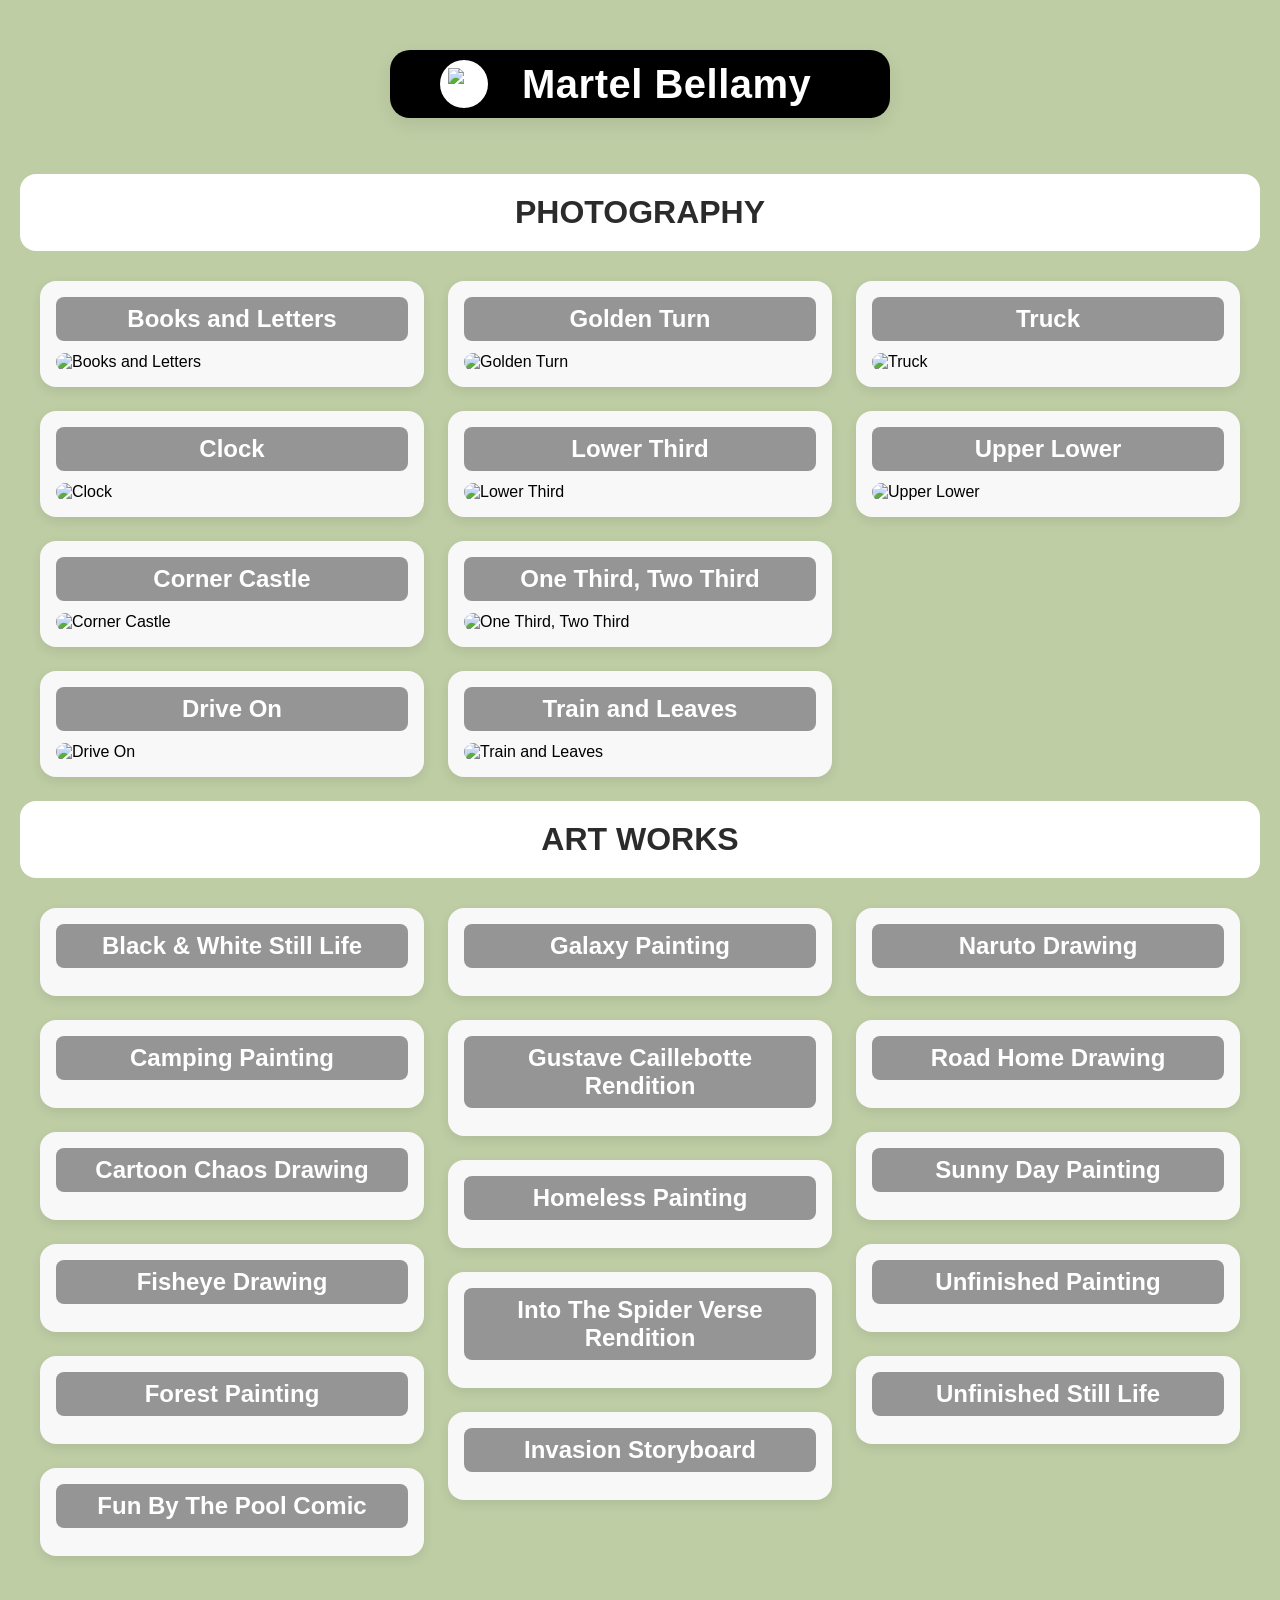
==== art.html @ 2d4a19e6 "Add files via upload" ====
<!DOCTYPE html>
<html lang="en">
<head>
    <meta charset="UTF-8">
    <meta name="viewport" content="width=device-width, initial-scale=1.0">
    <title>My first website</title>
    <link rel="stylesheet" href="style.css">
</head>
<body>

    <header class="site-header">
        <div class="section-content header-content">
            <div class="brand-group">
                <a href="#" class="brand">
                    <div class="brand-mark">
                        <img src="/images/Initials.png" alt="Logo">
                    </div>
                    <h2 class="logo-text">Martel Bellamy</h2>
                </a>

                <nav class="navbar">
                    <ul class="nav-menu">
                        <li><a href="index.html" class="nav-link">Home</a></li>
                        <li><a href="art.html" class="nav-link">Art</a></li>
                        <li><a href="music.html" class="nav-link">Music</a></li>
                        <li><a href="stem.html" class="nav-link">Projects</a></li>
                    </ul>
                </nav>
            </div>
        </div>
    </header>

    <main>
        <h1>PHOTOGRAPHY</h1>

        <div class="pdiv">
            <div class="arts">
                <h3>Books and Letters</h3>
                <img class="photography" src="images/Photography/Books & Letters.png" alt="Books and Letters">
            </div>

            <div class="arts">
                <h3>Clock</h3>
                <img class="photography" src="images/Photography/Clock.png" alt="Clock">
            </div>

            <div class="arts">
                <h3>Corner Castle</h3>
                <img class="photography" src="images/Photography/Corner Castle.png" alt="Corner Castle">
            </div>

            <div class="arts">
                <h3>Drive On</h3>
                <img class="photography" src="images/Photography/Drive On.png" alt="Drive On">
            </div>

            <div class="arts">
                <h3>Golden Turn</h3>
                <img class="photography" src="images/Photography/Golden Turn.png" alt="Golden Turn">
            </div>

            <div class="arts">
                <h3>Lower Third</h3>
                <img class="photography" src="images/Photography/Lower Third.png" alt="Lower Third">
            </div>

            <div class="arts">
                <h3>One Third, Two Third</h3>
                <img class="photography" src="images/Photography/one third, two third.png" alt="One Third, Two Third">
            </div>

            <div class="arts">
                <h3>Train and Leaves</h3>
                <img class="photography" src="images/Photography/Train and Leaves.png" alt="Train and Leaves">
            </div>

            <div class="arts">
                <h3>Truck</h3>
                <img class="photography" src="images/Photography/Truck.png" alt="Truck">
            </div>

            <div class="arts">
                <h3>Upper Lower</h3>
                <img class="photography" src="images/Photography/Upper Lower.png" alt="Upper Lower">
            </div>
        </div>

        <h1>ART WORKS</h1>

        <div class="pdiv">
            <div class="arts">
                <h3>Black & White Still Life</h3>
                <img class="artwork" src="/images/art/Black&White_StillLife.jpg" alt="">
            </div>
            <div class="arts">
                <h3>Camping Painting</h3>
                <img class="artwork" src="/images/art/Camping_Painting.jpg" alt="">
            </div>
            <div class="arts">
                <h3>Cartoon Chaos Drawing</h3>
                <img class="artwork" src="/images/art/Cartoon_Chaos_Drawing.jpg" alt="">
            </div>
            <div class="arts">
                <h3>Fisheye Drawing</h3>
                <img class="artwork" src="/images/art/Fisheye_Drawing.jpg" alt="">
            </div>
            <div class="arts">
                <h3>Forest Painting</h3>
                <img class="artwork" src="/images/art/Forest_Painting.jpg" alt="">
            </div>
            <div class="arts">
                <h3>Fun By The Pool Comic</h3>
                <img class="artwork" src="/images/art/Fun_By_The_Pool_Comic.jpg" alt="">
            </div>
            <div class="arts">
                <h3>Galaxy Painting</h3>
                <img class="artwork" src="/images/art/Galaxy_Painting.jpg" alt="">
            </div>
            <div class="arts">
                <h3>Gustave Caillebotte Rendition</h3>
                <img class="artwork" src="/images/art/Gustave_Caillebotte_Rendition.jpg" alt="">
            </div>
            <div class="arts">
                <h3>Homeless Painting</h3>
                <img class="artwork" src="/images/art/Homeless_Painting.jpg" alt="">
            </div>
            <div class="arts">
                <h3>Into The Spider Verse Rendition</h3>
                <img class="artwork" src="/images/art/Into_The_Spider_Verse_Rendition.jpg" alt="">
            </div>
            <div class="arts">
                <h3>Invasion Storyboard</h3>
                <img class="artwork" src="/images/art/Invasion_Storyboard.jpg" alt="">
            </div>
            <div class="arts">
                <h3>Naruto Drawing</h3>
                <img class="artwork" src="/images/art/Naruto_Drawing.jpg" alt="">
            </div>
            <div class="arts">
                <h3>Road Home Drawing</h3>
                <img class="artwork" src="/images/art/Road_Home_Drawing.jpg" alt="">
            </div>
            <div class="arts">
                <h3>Sunny Day Painting</h3>
                <img class="artwork" src="/images/art/Sunny_Day_Painting.jpg" alt="">
            </div>
            <div class="arts">
                <h3>Unfinished Painting </h3>
                <img class="artwork" src="/images/art/Unfinished_Painting.jpg" alt="">
            </div>  
            <div class="arts">
                <h3>Unfinished Still Life</h3>
                <img class="artwork" src="/images/art/Unfinished_StillLife.jpg" alt="">
            </div>  
        </div>
    </main>

    <footer>
        
    </footer>

    <div id="lightbox" class="lightbox" aria-hidden="true">
        <button id="lightboxClose" class="lightbox-close" aria-label="Close image">×</button>
        <button id="lightboxPrev" class="lightbox-nav lightbox-prev" aria-label="Previous image">‹</button>
        <img id="lightboxImage" class="lightbox-image" src="" alt="">
        <button id="lightboxNext" class="lightbox-nav lightbox-next" aria-label="Next image">›</button>
    </div>
    <script src="script.js"></script>
</body>
</html>
---- style.css ----
* {
    margin: 0;
    padding: 0;
    box-sizing: border-box;
    font-family: Arial, Helvetica, sans-serif;
}

:root {
    /* Colors */
    --white-color: #ffffff;
    --primary-color: #000000;
    --secondary-color: #c3c3c3;
    --header-bg: #f6f1e8;
    --nav-bg: #000000;
    --text-dark: #2b2b2b;
    --text-light: #fff;

    /* Font Sizes */
    --font-size-s: .95rem;
    --font-size-m: 1.12rem;
    --font-size-l: 1.5rem;
    --font-size-xl: 2rem;
    --font-size-xxl: 2.5rem;

    /* Border Radius */
    --border-radius-s: 8px;
    --border-radius-m: 20px;


    --site-max-width: 1300px;
}


/* Website Styles */
ul {
    list-style: none;
}

a {
    text-decoration: none;
}

img {
    display: block;
}

body {
    background: #becda4;
}

.section-content {
    width: min(100%, var(--site-max-width));
    margin: 0 auto;
    padding: 0 20px;
}

.site-header {
    position: sticky;
    top: 0;
    z-index: 1999;
}

.header-content {
    display: flex;
    justify-content: center;
    align-items: center;
    padding: 16px;
    padding-top: 50px;
}

.header-content,
.brand-group,
.brand {
    position: relative;
    z-index: 9999;
}



/*
NAV BAR AND BRAND
*/
.brand-group {
    position: relative;
    display: inline-flex;
    flex-direction: column;
    align-items: center;
    width: 500px;
}

/* Logo Styles */
.brand {
    display: flex;
    align-items: center;
    gap: 14px;
    padding: 10px 16px;
    background: var(--primary-color);
    border-radius: var(--border-radius-m);
    color: var(--text-light);
    box-shadow: 0 6px 18px rgba(0, 0, 0, 0.08);
    width: 100%;
    justify-content: space-between;
    padding-left: 50px;

    transition: transform 0.2s ease, box-shadow 0.2s ease;
    position: relative;
    z-index: 2;
}

.brand:hover {
    transform: translateY(-1px);
    box-shadow: 0 10px 24px rgba(0, 0, 0, 0.12);
}

.brand-mark {
    width: 48px;
    height: 48px;
    border-radius: 50%;
    background: rgb(255, 255, 255);
    display: flex;
    align-items: center;
    justify-content: center;
    overflow: hidden;
    flex-shrink: 0;
}

.brand-mark img {
    width: 32px;
    height: 32px;
    object-fit: contain;
}

.logo-text {
    padding-left: 20px;
    font-size: var(--font-size-xxl);
    font-weight: 700;
    letter-spacing: 0.5px;
    color: var(--text-light);
    white-space: nowrap;
    flex: 1;
}

/* Navigation Menu */
.navbar {
    position: absolute;
    top: calc(100% - 16px);
    left: 0%;
    width: 100%;
    z-index: 1;
}

.nav-menu {
    display: flex;
    flex-direction: column;
    align-items: center;
    gap: 8px;
    margin-top: 0;

    background: var(--nav-bg);
    padding: 22px 12px 12px;
    border-radius: 0 0 var(--border-radius-m) var(--border-radius-m);
    box-shadow: 0 8px 20px rgba(0, 0, 0, 0.15);

    opacity: 0;
    visibility: hidden;
    pointer-events: none;
    transform: translateY(-10px);
    transition: opacity 0.25s ease, transform 0.25s ease, visibility 0s linear 0.25s;
}

/* Nav Bar */
.brand-group:hover .nav-menu,
.brand-group:focus-within .nav-menu {
    opacity: 1;
    visibility: visible;
    pointer-events: auto;
    transform: translateY(0);
    transition-delay: 0s;
}

.nav-menu::before {
    display: none;
    visibility: hidden;
}

.nav-link {
    display: block;
    padding: 10px 16px;
    color: var(--white-color);
    font-size: var(--font-size-l);
    border-radius: 999px;
    justify-content: center;
    align-items: center;
    transition: background 0.25s ease, color 0.25s ease, transform 0.2s ease;
    width: 100%;
    white-space: nowrap;
}

.nav-link:hover {
    background: var(--secondary-color);
    color: var(--text-light);
    transform: translateY(-1px);
}

/* Page Styling */
main {
    padding: 40px 20px;
    display: flex;
    align-items: center;
    flex-direction: column;
}

h1 {
    margin-bottom:30px;
    color: var(--text-dark);
    background-color: #ffffff;
    border-radius: 16px;
    padding: 20px;
    width: min(100%, var(--site-max-width));
    text-align: center;
}

.pdiv {
    width: min(100%, var(--site-max-width));
    margin: 0 auto;
    column-count: 3;
    column-gap: 24px;
    padding: 0 20px;
    z-index: 1;
}

.arts {
    display: inline-block;
    width: 100%;
    margin: 0 0 24px;
    background: #f8f8f8;
    border-radius: 16px;
    padding: 16px;
    box-shadow: 0 4px 12px rgba(0, 0, 0, 0.08);
    break-inside: avoid;
    page-break-inside: avoid;
    transition: filter 0.3s ease;
}

.arts:hover {
    filter: brightness(70%);
}

.arts h3 {
    margin: 0 0 12px;
    color: white;
    font-size: 1.5rem;
    text-align: left;
    background: rgba(0, 0, 0, 0.4);
    padding: 8px 12px;
    border-radius: 8px;
    text-align: center;
}

.photography {
    width: 100%;
    height: auto;
    display: block;
    border-radius: 12px;
}

.artwork {
    width: 100%;
    height: auto;
    display: block;
    border-radius: 12px;
}

/*Light Box */
.lightbox {
    position: fixed;
    inset: 0;
    background: rgba(0, 0, 0, 0.85);
    display: none;
    align-items: center;
    justify-content: center;
    z-index: 2000;
    padding: 20px;
}

.lightbox.active {
    display: flex;
}

.lightbox-image {
    max-width: 80vw;
    max-height: 80vh;
    object-fit: contain;
    border-radius: 12px;
    box-shadow: 0 8px 30px rgba(0, 0, 0, 0.5);
    background: white;
}

.lightbox-image[alt="Upper Lower"] {
    transform: scale(2);
}

.lightbox-close {
    position: absolute;
    top: 20px;
    right: 20px;
    border: none;
    background: rgba(255, 255, 255, 0.15);
    color: white;
    font-size: 2rem;
    width: 44px;
    height: 44px;
    border-radius: 50%;
    cursor: pointer;
    line-height: 1;
}

.lightbox-nav {
    position: absolute;
    top: 50%;
    transform: translateY(-50%);
    border: none;
    background: rgba(255, 255, 255, 0.15);
    color: white;
    font-size: 2.5rem;
    width: 48px;
    height: 48px;
    border-radius: 50%;
    cursor: pointer;
    line-height: 1;
}

.lightbox-prev {
    left: 40px;
}

.lightbox-next {
    right: 40px;
}

.lightbox-close:hover,
.lightbox-nav:hover {
    background: rgba(255, 255, 255, 0.28);
}
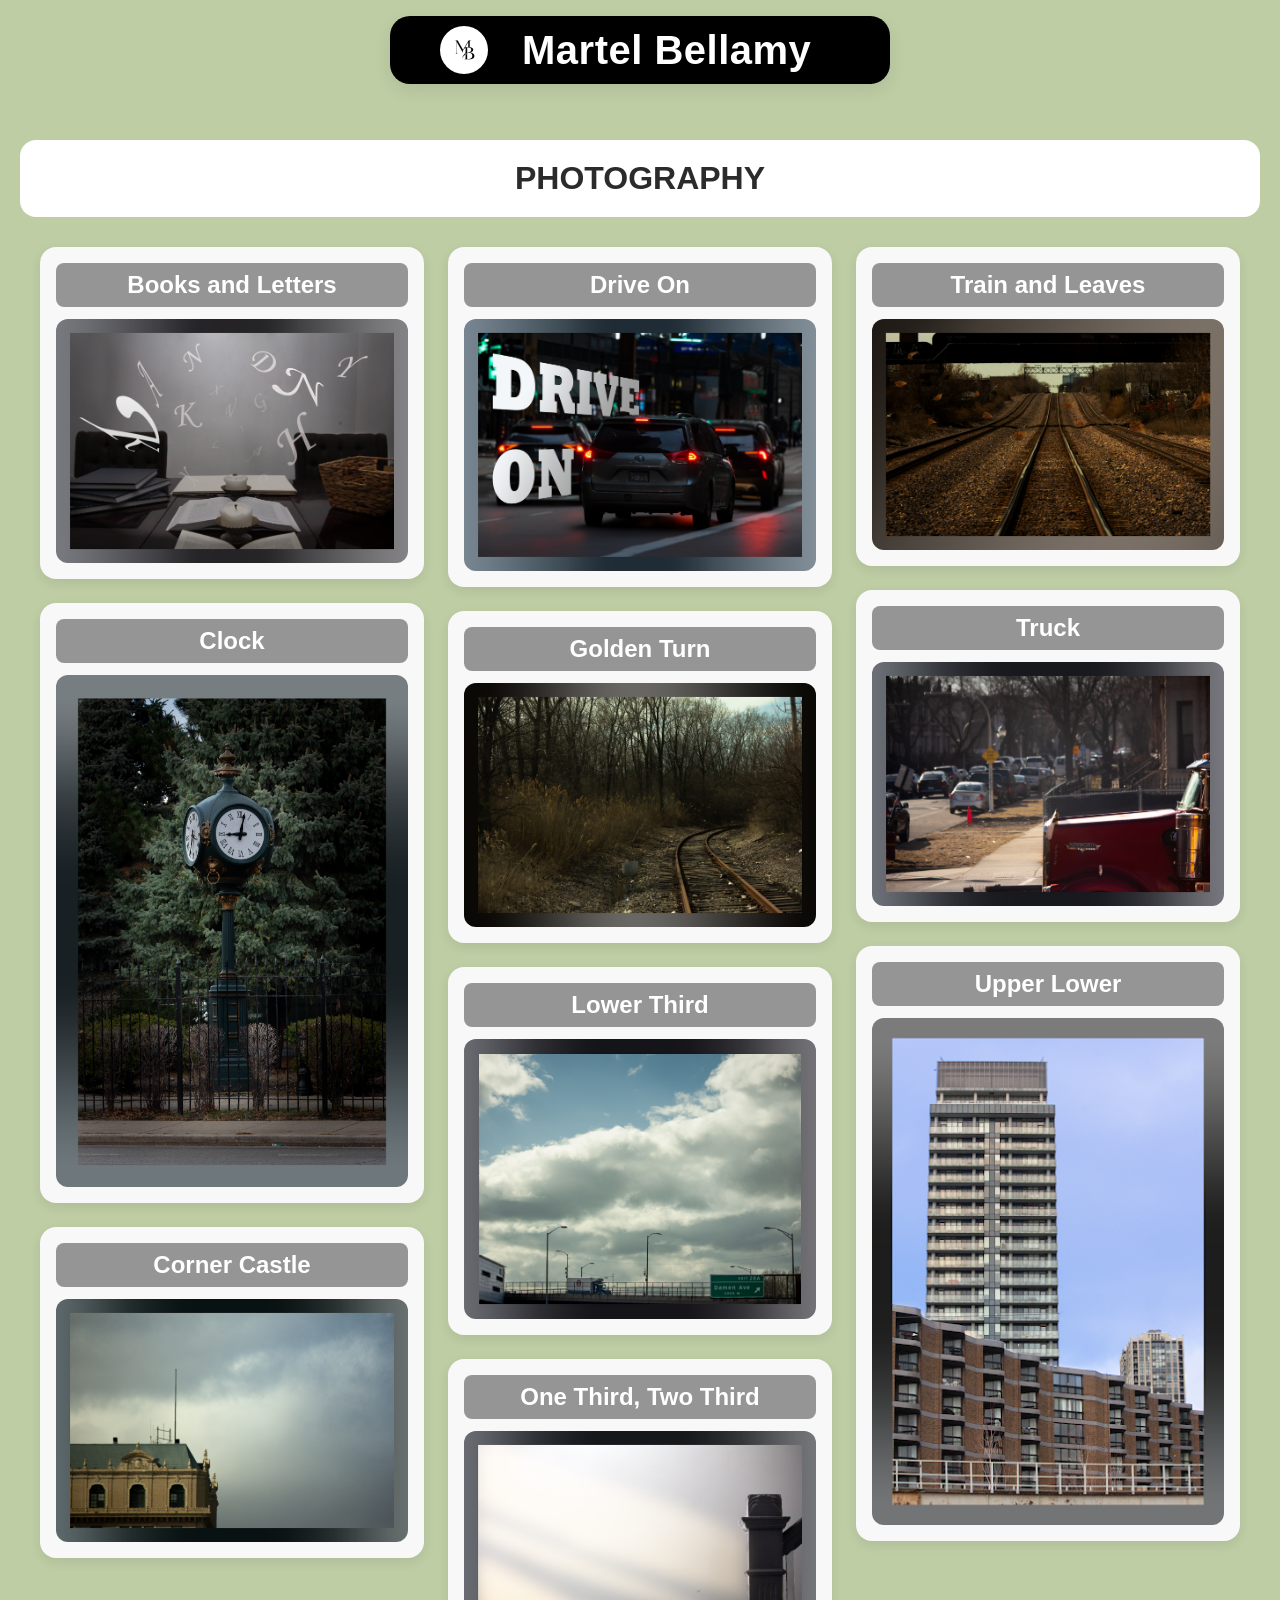
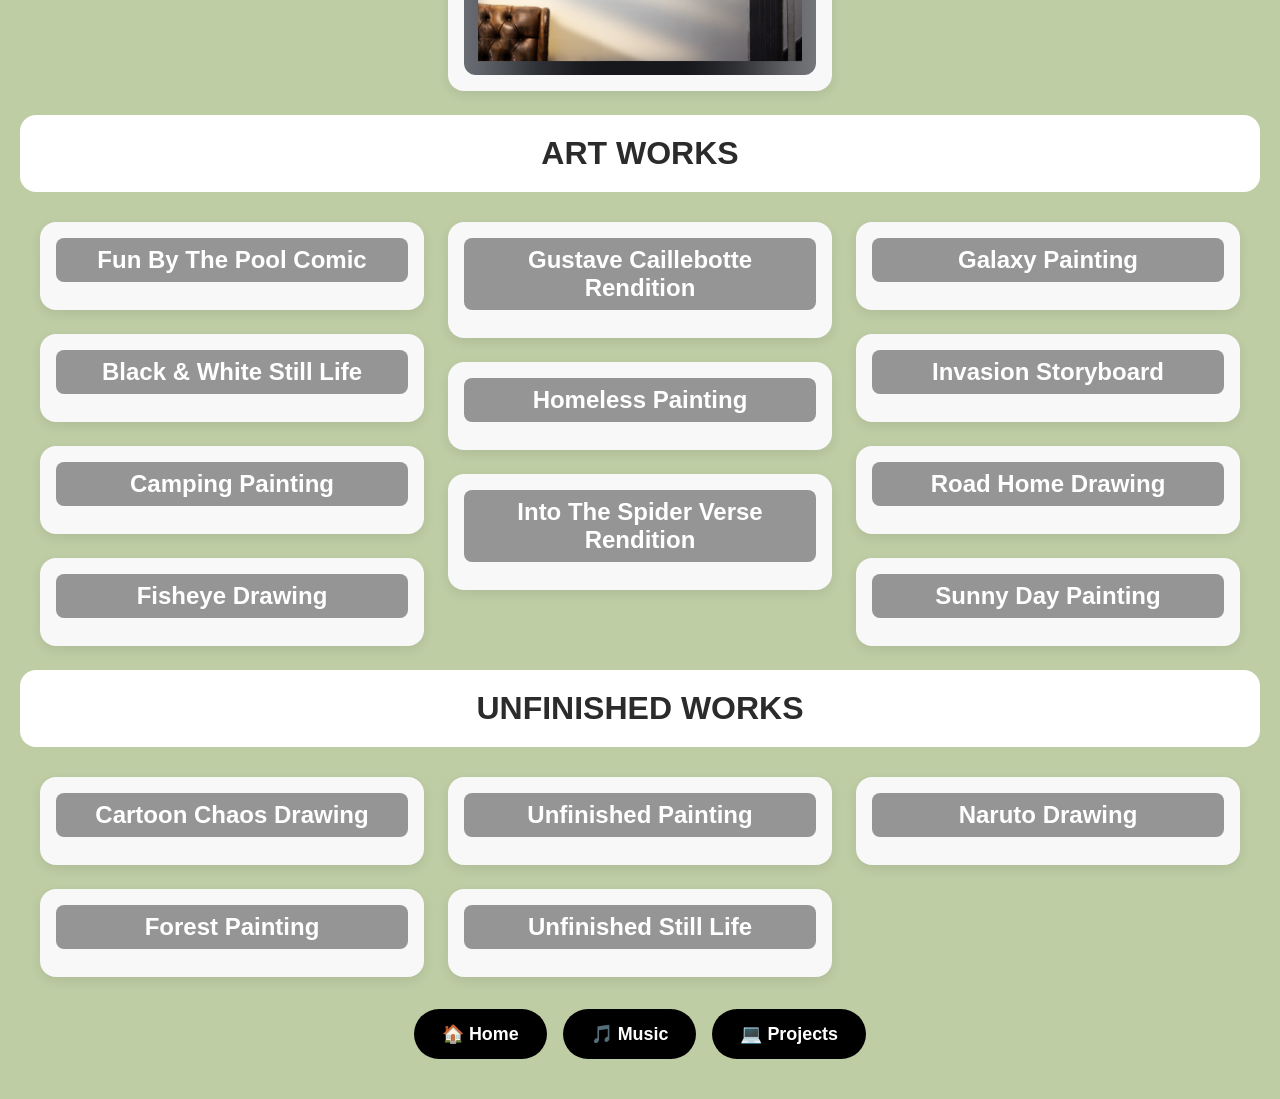
==== commit d8f157be: "Update art.html" ====
--- a/art.html
+++ b/art.html
@@ -89,6 +89,10 @@
 
         <div class="pdiv">
             <div class="arts">
+                <h3>Fun By The Pool Comic</h3>
+                <img class="artwork" src="/images/art/Fun_By_The_Pool_Comic.jpg" alt="">
+            </div>
+            <div class="arts">
                 <h3>Black & White Still Life</h3>
                 <img class="artwork" src="/images/art/Black&White_StillLife.jpg" alt="">
             </div>
@@ -97,24 +101,8 @@
                 <img class="artwork" src="/images/art/Camping_Painting.jpg" alt="">
             </div>
             <div class="arts">
-                <h3>Cartoon Chaos Drawing</h3>
-                <img class="artwork" src="/images/art/Cartoon_Chaos_Drawing.jpg" alt="">
-            </div>
-            <div class="arts">
                 <h3>Fisheye Drawing</h3>
                 <img class="artwork" src="/images/art/Fisheye_Drawing.jpg" alt="">
-            </div>
-            <div class="arts">
-                <h3>Forest Painting</h3>
-                <img class="artwork" src="/images/art/Forest_Painting.jpg" alt="">
-            </div>
-            <div class="arts">
-                <h3>Fun By The Pool Comic</h3>
-                <img class="artwork" src="/images/art/Fun_By_The_Pool_Comic.jpg" alt="">
-            </div>
-            <div class="arts">
-                <h3>Galaxy Painting</h3>
-                <img class="artwork" src="/images/art/Galaxy_Painting.jpg" alt="">
             </div>
             <div class="arts">
                 <h3>Gustave Caillebotte Rendition</h3>
@@ -129,12 +117,12 @@
                 <img class="artwork" src="/images/art/Into_The_Spider_Verse_Rendition.jpg" alt="">
             </div>
             <div class="arts">
+                <h3>Galaxy Painting</h3>
+                <img class="artwork" src="/images/art/Galaxy_Painting.jpg" alt="">
+            </div>
+            <div class="arts">
                 <h3>Invasion Storyboard</h3>
                 <img class="artwork" src="/images/art/Invasion_Storyboard.jpg" alt="">
-            </div>
-            <div class="arts">
-                <h3>Naruto Drawing</h3>
-                <img class="artwork" src="/images/art/Naruto_Drawing.jpg" alt="">
             </div>
             <div class="arts">
                 <h3>Road Home Drawing</h3>
@@ -144,6 +132,19 @@
                 <h3>Sunny Day Painting</h3>
                 <img class="artwork" src="/images/art/Sunny_Day_Painting.jpg" alt="">
             </div>
+        </div>
+            <h1>UNFINISHED WORKS</h1>
+
+        <div class="pdiv">
+            <div class="arts">
+                <h3>Cartoon Chaos Drawing</h3>
+                <img class="artwork" src="/images/art/Cartoon_Chaos_Drawing.jpg" alt="">
+            </div>
+            <div class="arts">
+                <h3>Forest Painting</h3>
+                <img class="artwork" src="/images/art/Forest_Painting.jpg" alt="">
+            </div>
+            
             <div class="arts">
                 <h3>Unfinished Painting </h3>
                 <img class="artwork" src="/images/art/Unfinished_Painting.jpg" alt="">
@@ -151,7 +152,17 @@
             <div class="arts">
                 <h3>Unfinished Still Life</h3>
                 <img class="artwork" src="/images/art/Unfinished_StillLife.jpg" alt="">
-            </div>  
+            </div>
+            <div class="arts">
+                <h3>Naruto Drawing</h3>
+                <img class="artwork" src="/images/art/Naruto_Drawing.jpg" alt="">
+            </div>
+        </div>  
+
+        <div class="about-links">
+            <a href="index.html" class="about-pill">🏠 Home</a>
+            <a href="music.html" class="about-pill">🎵 Music</a>
+            <a href="stem.html" class="about-pill">💻 Projects</a>
         </div>
     </main>
 
@@ -167,4 +178,4 @@
     </div>
     <script src="script.js"></script>
 </body>
-</html>+</html>
--- a/style.css
+++ b/style.css
@@ -58,6 +58,18 @@
     position: sticky;
     top: 0;
     z-index: 1999;
+    overflow: visible; /* keep dropdown visible */
+}
+
+/* Invisible hover-bridge: fills gap between brand pill and dropdown menu */
+.brand-group::after {
+    content: '';
+    position: absolute;
+    top: 100%;
+    left: 0;
+    width: 100%;
+    height: 16px; /* matches the -16px offset of .navbar top */
+    background: transparent;
 }
 
 .header-content {
@@ -65,7 +77,6 @@
     justify-content: center;
     align-items: center;
     padding: 16px;
-    padding-top: 50px;
 }
 
 .header-content,
@@ -86,6 +97,7 @@
     flex-direction: column;
     align-items: center;
     width: 500px;
+    height: fit-content; /* hover zone = brand pill only, not the dropdown below */
 }
 
 /* Logo Styles */
@@ -168,7 +180,7 @@
     transition: opacity 0.25s ease, transform 0.25s ease, visibility 0s linear 0.25s;
 }
 
-/* Nav Bar */
+/* Nav Bar — only reveal when hovering the brand pill (brand-group height = brand pill only) */
 .brand-group:hover .nav-menu,
 .brand-group:focus-within .nav-menu {
     opacity: 1;
@@ -341,4 +353,121 @@
 .lightbox-close:hover,
 .lightbox-nav:hover {
     background: rgba(255, 255, 255, 0.28);
-}+}
+
+/* =====================
+   ABOUT / INDEX PAGE
+   ===================== */
+
+.about-card {
+    display: flex;
+    gap: 40px;
+    align-items: flex-start;
+    background: #ffffff;
+    border-radius: 24px;
+    padding: 40px;
+    width: min(100%, var(--site-max-width));
+    box-shadow: 0 8px 32px rgba(0,0,0,0.10);
+    margin-bottom: 32px;
+}
+
+.about-photo-wrap {
+    flex-shrink: 0;
+    width: 220px;
+    height: 220px;
+    border-radius: 50%;
+    overflow: hidden;
+    border: 5px solid var(--primary-color);
+    box-shadow: 0 6px 20px rgba(0,0,0,0.15);
+    background: var(--secondary-color);
+}
+
+.about-photo {
+    width: 100%;
+    height: 100%;
+    object-fit: cover;
+}
+
+.about-info {
+    flex: 1;
+}
+
+.about-name {
+    font-size: var(--font-size-xxl);
+    font-weight: 800;
+    color: var(--text-dark);
+    margin-bottom: 20px;
+    letter-spacing: -0.5px;
+}
+
+.about-facts {
+    list-style: none;
+    display: flex;
+    flex-direction: column;
+    gap: 12px;
+    margin-bottom: 24px;
+}
+
+.about-facts li {
+    display: flex;
+    align-items: center;
+    gap: 12px;
+    font-size: var(--font-size-m);
+    color: var(--text-dark);
+}
+
+.fact-icon {
+    font-size: 1.4rem;
+    width: 32px;
+    text-align: center;
+    flex-shrink: 0;
+}
+
+.about-bio {
+    font-size: var(--font-size-m);
+    color: #555;
+    line-height: 1.75;
+    border-left: 4px solid var(--primary-color);
+    padding-left: 16px;
+}
+
+.about-links {
+    display: flex;
+    gap: 16px;
+    flex-wrap: wrap;
+    justify-content: center;
+    margin-top: 8px;
+}
+
+.about-pill {
+    display: inline-block;
+    padding: 14px 28px;
+    background: var(--primary-color);
+    color: var(--text-light);
+    border-radius: 999px;
+    font-size: var(--font-size-m);
+    font-weight: 600;
+    transition: transform 0.2s ease, background 0.2s ease;
+}
+
+.about-pill:hover {
+    transform: translateY(-3px);
+    background: #333;
+}
+
+@media (max-width: 640px) {
+    .about-card {
+        flex-direction: column;
+        align-items: center;
+        text-align: center;
+        padding: 28px 20px;
+    }
+
+    .about-facts li {
+        justify-content: center;
+    }
+
+    .about-bio {
+        text-align: left;
+    }
+}
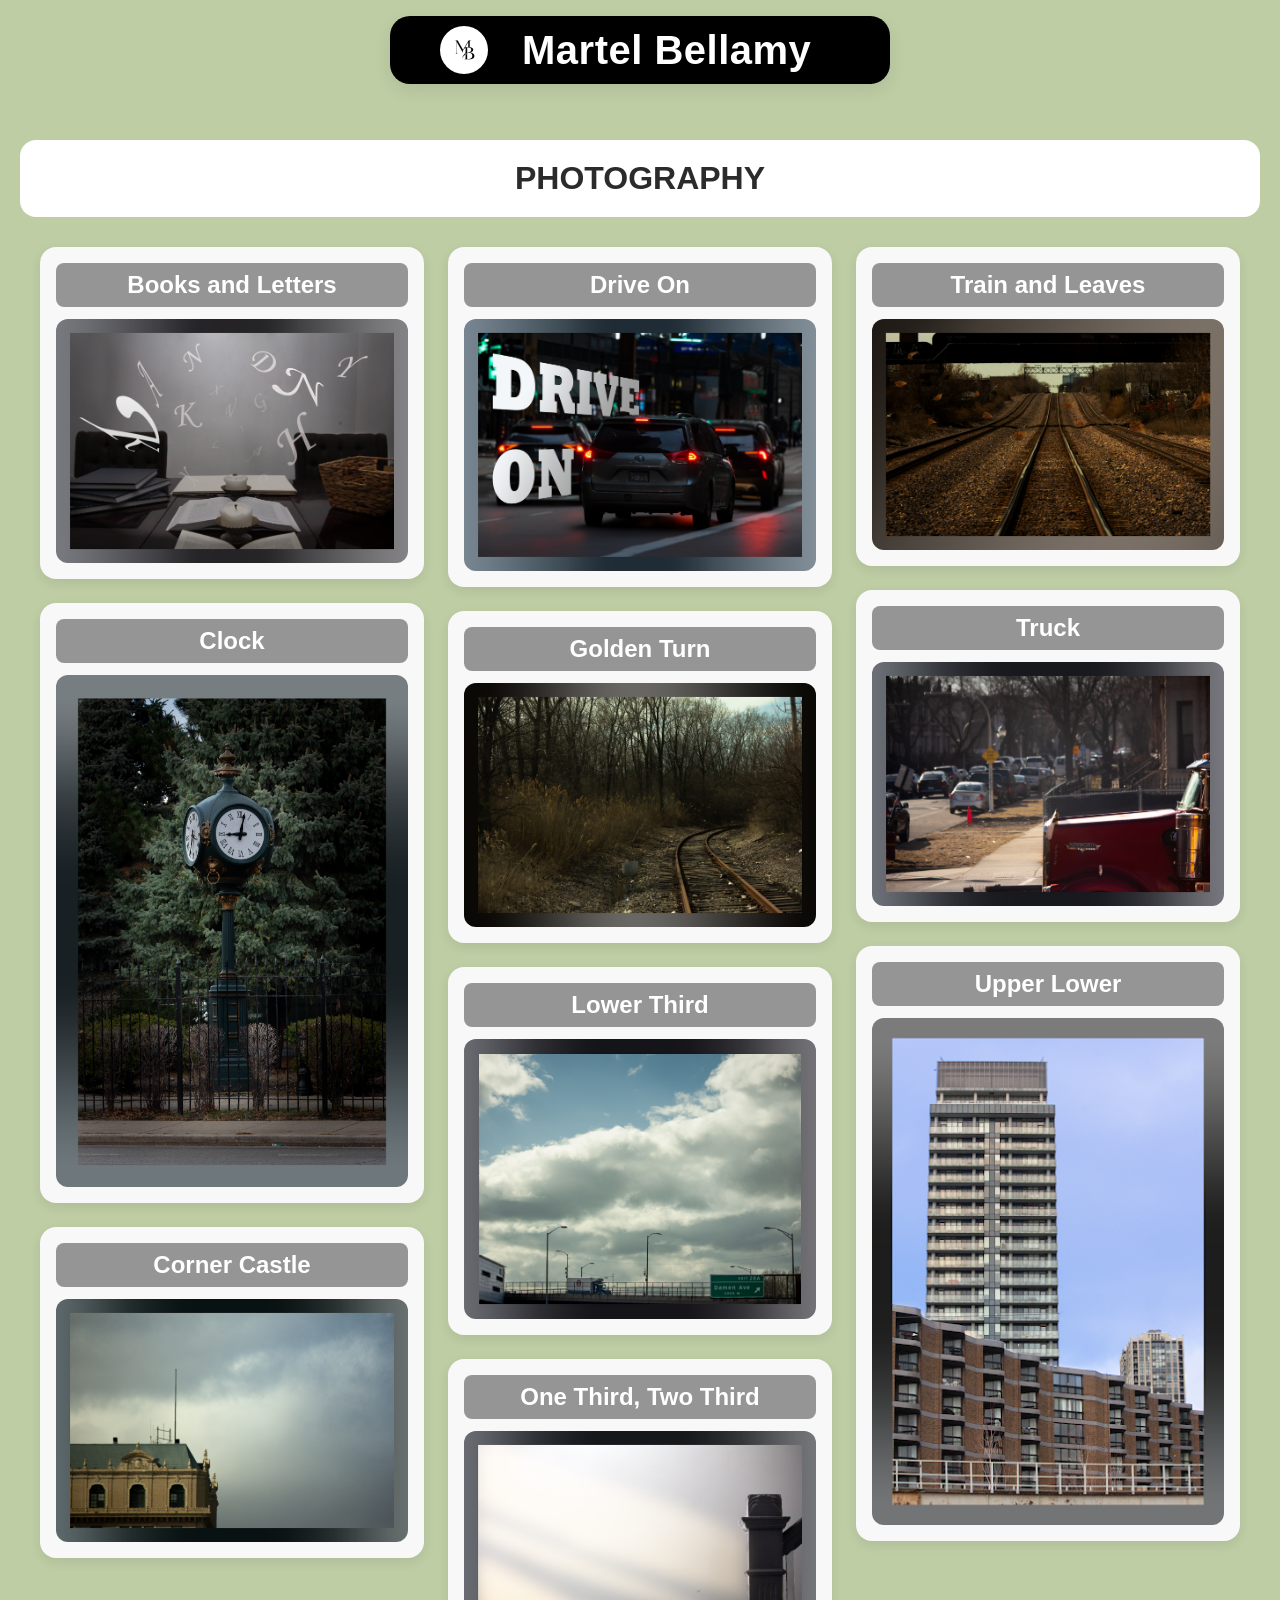
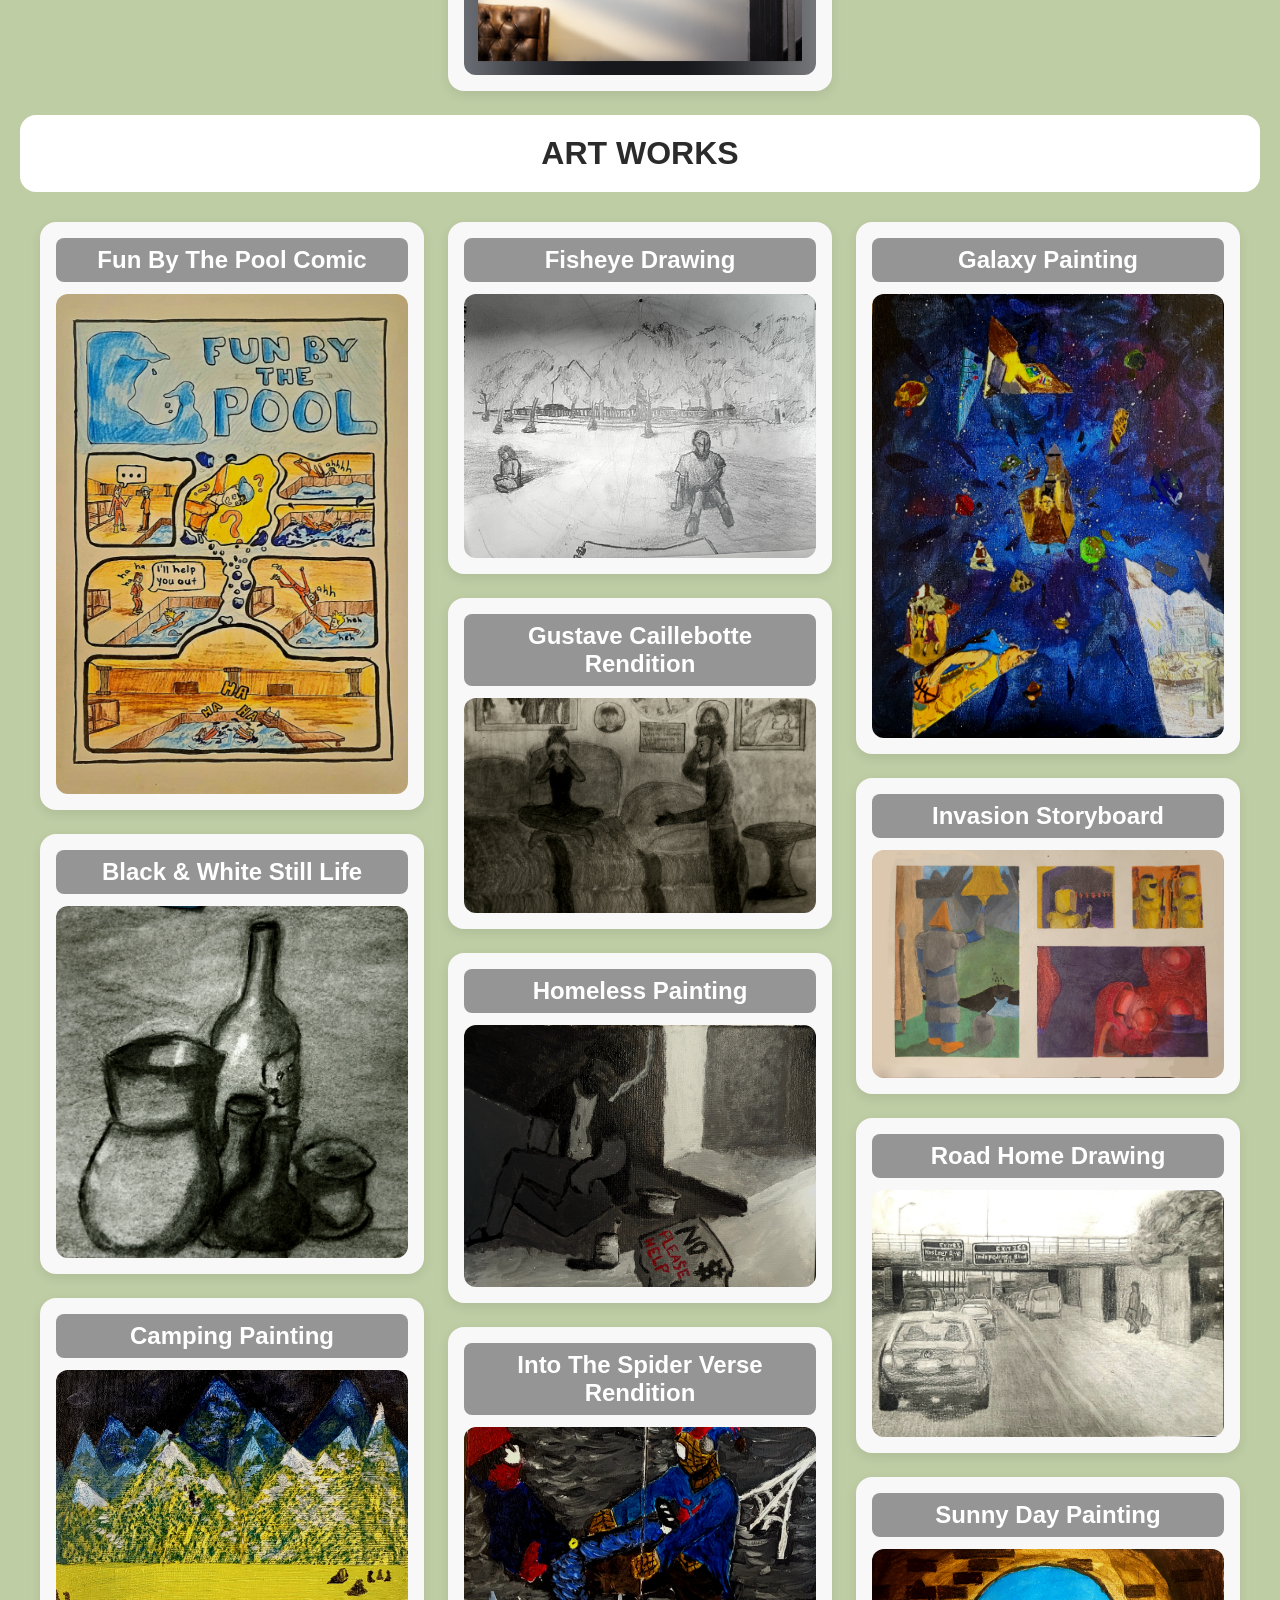
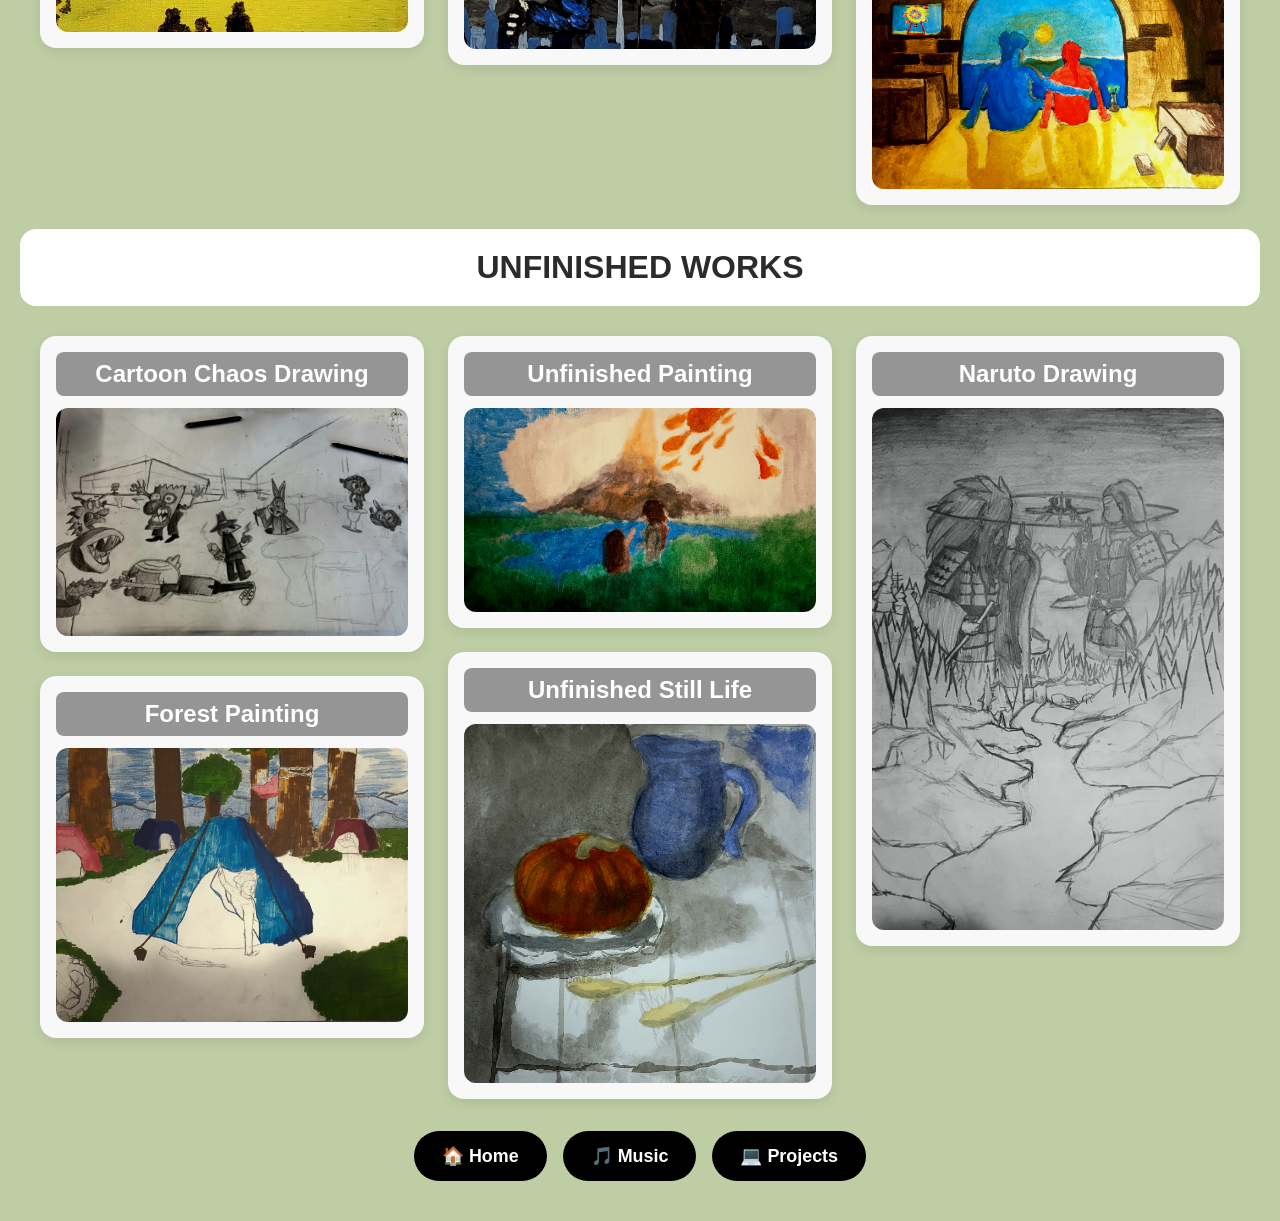
==== commit 5e038275: "Update art.html" ====
--- a/art.html
+++ b/art.html
@@ -90,47 +90,47 @@
         <div class="pdiv">
             <div class="arts">
                 <h3>Fun By The Pool Comic</h3>
-                <img class="artwork" src="/images/art/Fun_By_The_Pool_Comic.jpg" alt="">
+                <img class="artwork" src="/images/Art/Fun_By_The_Pool_Comic.jpg" alt="">
             </div>
             <div class="arts">
                 <h3>Black & White Still Life</h3>
-                <img class="artwork" src="/images/art/Black&White_StillLife.jpg" alt="">
+                <img class="artwork" src="/images/Art/Black&White_StillLife.jpg" alt="">
             </div>
             <div class="arts">
                 <h3>Camping Painting</h3>
-                <img class="artwork" src="/images/art/Camping_Painting.jpg" alt="">
+                <img class="artwork" src="/images/Art/Camping_Painting.jpg" alt="">
             </div>
             <div class="arts">
                 <h3>Fisheye Drawing</h3>
-                <img class="artwork" src="/images/art/Fisheye_Drawing.jpg" alt="">
+                <img class="artwork" src="/images/Art/Fisheye_Drawing.jpg" alt="">
             </div>
             <div class="arts">
                 <h3>Gustave Caillebotte Rendition</h3>
-                <img class="artwork" src="/images/art/Gustave_Caillebotte_Rendition.jpg" alt="">
+                <img class="artwork" src="/images/Art/Gustave_Caillebotte_Rendition.jpg" alt="">
             </div>
             <div class="arts">
                 <h3>Homeless Painting</h3>
-                <img class="artwork" src="/images/art/Homeless_Painting.jpg" alt="">
+                <img class="artwork" src="/images/Art/Homeless_Painting.jpg" alt="">
             </div>
             <div class="arts">
                 <h3>Into The Spider Verse Rendition</h3>
-                <img class="artwork" src="/images/art/Into_The_Spider_Verse_Rendition.jpg" alt="">
+                <img class="artwork" src="/images/Art/Into_The_Spider_Verse_Rendition.jpg" alt="">
             </div>
             <div class="arts">
                 <h3>Galaxy Painting</h3>
-                <img class="artwork" src="/images/art/Galaxy_Painting.jpg" alt="">
+                <img class="artwork" src="/images/Art/Galaxy_Painting.jpg" alt="">
             </div>
             <div class="arts">
                 <h3>Invasion Storyboard</h3>
-                <img class="artwork" src="/images/art/Invasion_Storyboard.jpg" alt="">
+                <img class="artwork" src="/images/Art/Invasion_Storyboard.jpg" alt="">
             </div>
             <div class="arts">
                 <h3>Road Home Drawing</h3>
-                <img class="artwork" src="/images/art/Road_Home_Drawing.jpg" alt="">
+                <img class="artwork" src="/images/Art/Road_Home_Drawing.jpg" alt="">
             </div>
             <div class="arts">
                 <h3>Sunny Day Painting</h3>
-                <img class="artwork" src="/images/art/Sunny_Day_Painting.jpg" alt="">
+                <img class="artwork" src="/images/Art/Sunny_Day_Painting.jpg" alt="">
             </div>
         </div>
             <h1>UNFINISHED WORKS</h1>
@@ -138,24 +138,24 @@
         <div class="pdiv">
             <div class="arts">
                 <h3>Cartoon Chaos Drawing</h3>
-                <img class="artwork" src="/images/art/Cartoon_Chaos_Drawing.jpg" alt="">
+                <img class="artwork" src="/images/Art/Cartoon_Chaos_Drawing.jpg" alt="">
             </div>
             <div class="arts">
                 <h3>Forest Painting</h3>
-                <img class="artwork" src="/images/art/Forest_Painting.jpg" alt="">
+                <img class="artwork" src="/images/Art/Forest_Painting.jpg" alt="">
             </div>
             
             <div class="arts">
                 <h3>Unfinished Painting </h3>
-                <img class="artwork" src="/images/art/Unfinished_Painting.jpg" alt="">
+                <img class="artwork" src="/images/Art/Unfinished_Painting.jpg" alt="">
             </div>  
             <div class="arts">
                 <h3>Unfinished Still Life</h3>
-                <img class="artwork" src="/images/art/Unfinished_StillLife.jpg" alt="">
+                <img class="artwork" src="/images/Art/Unfinished_StillLife.jpg" alt="">
             </div>
             <div class="arts">
                 <h3>Naruto Drawing</h3>
-                <img class="artwork" src="/images/art/Naruto_Drawing.jpg" alt="">
+                <img class="artwork" src="/images/Art/Naruto_Drawing.jpg" alt="">
             </div>
         </div>  
 
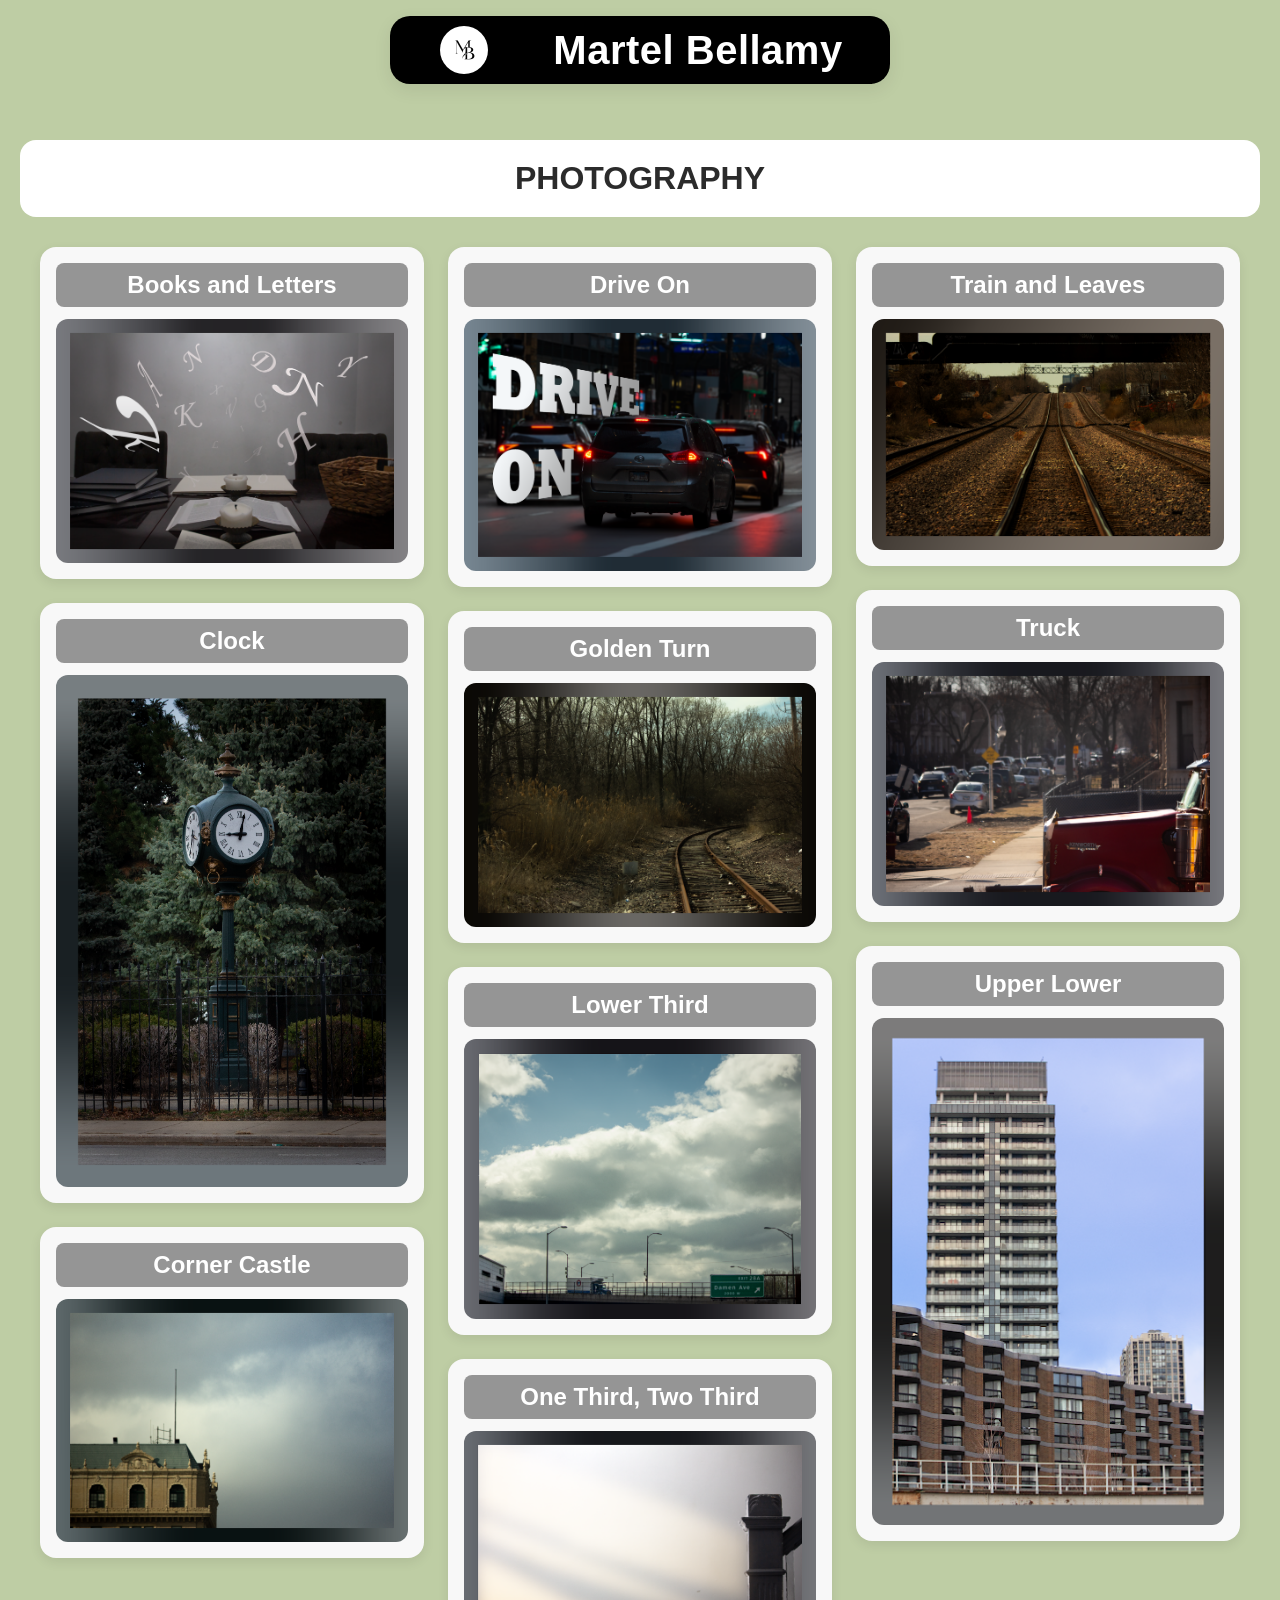
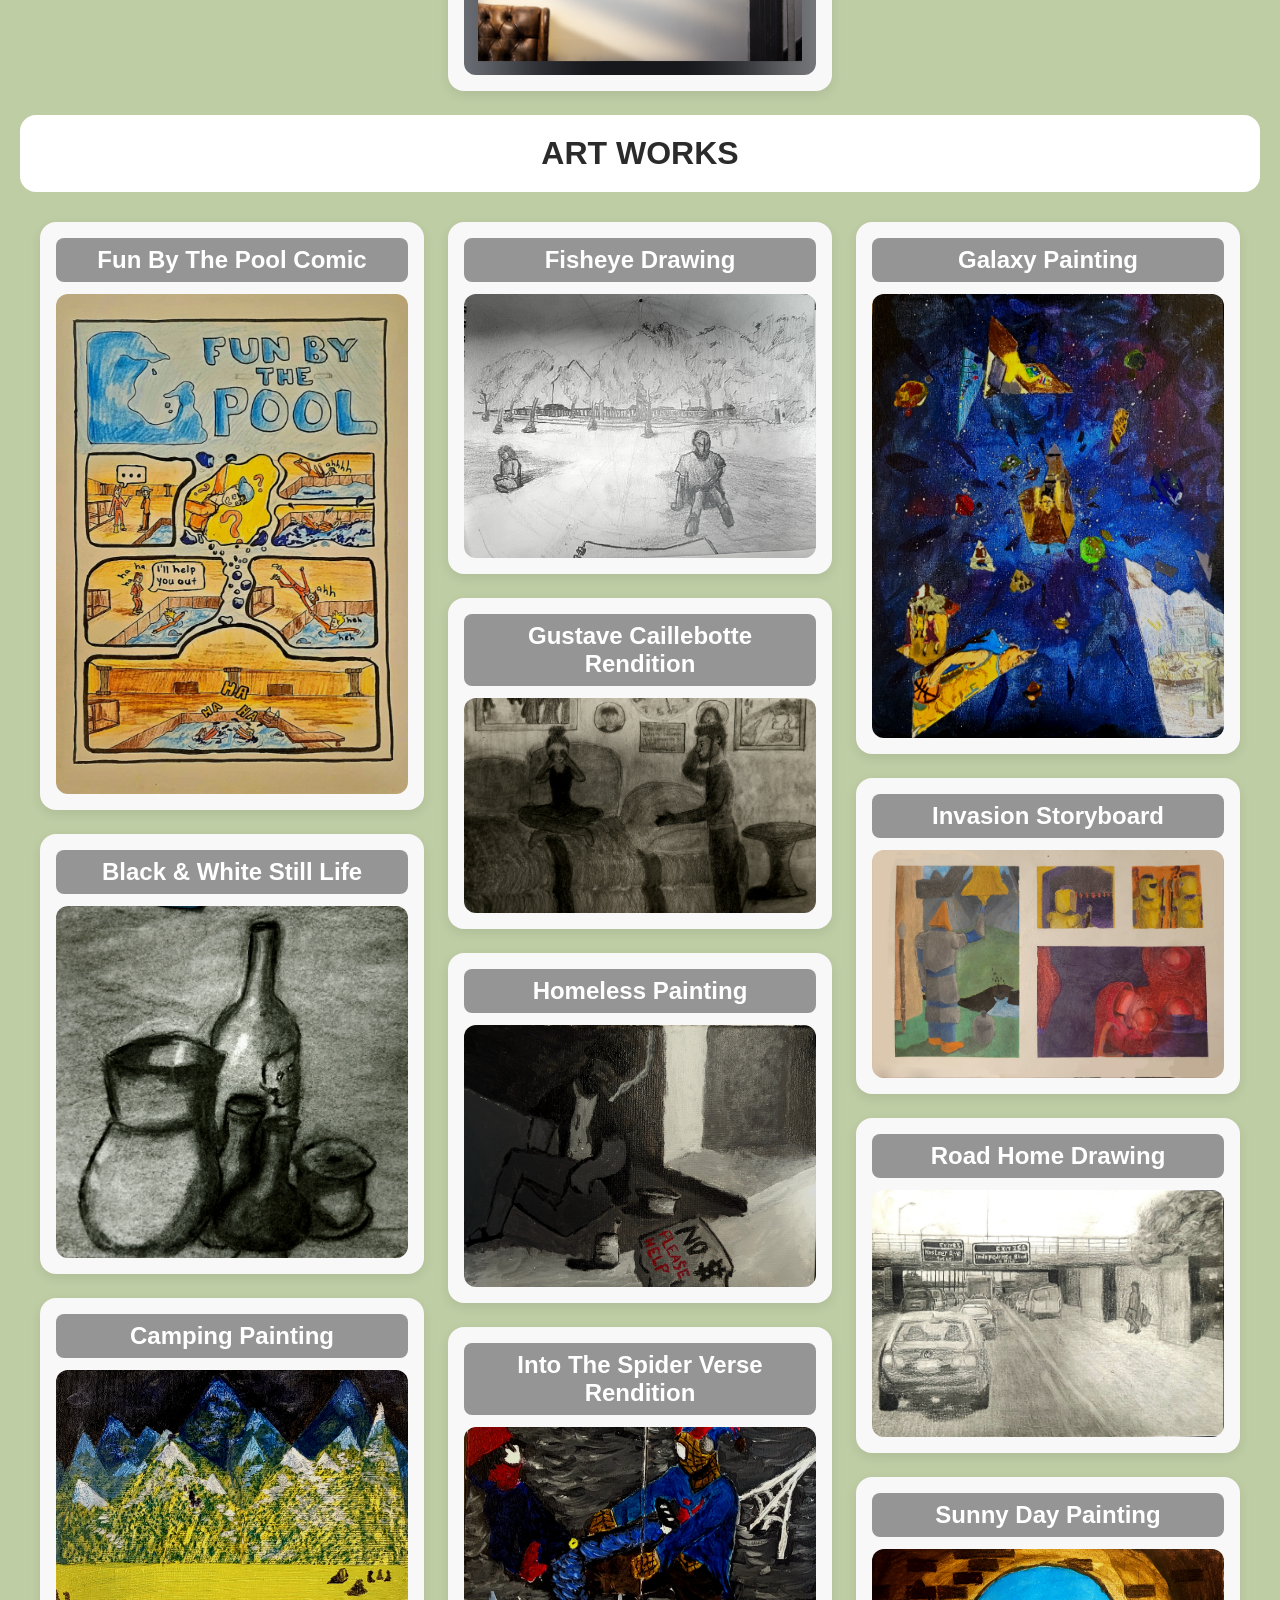
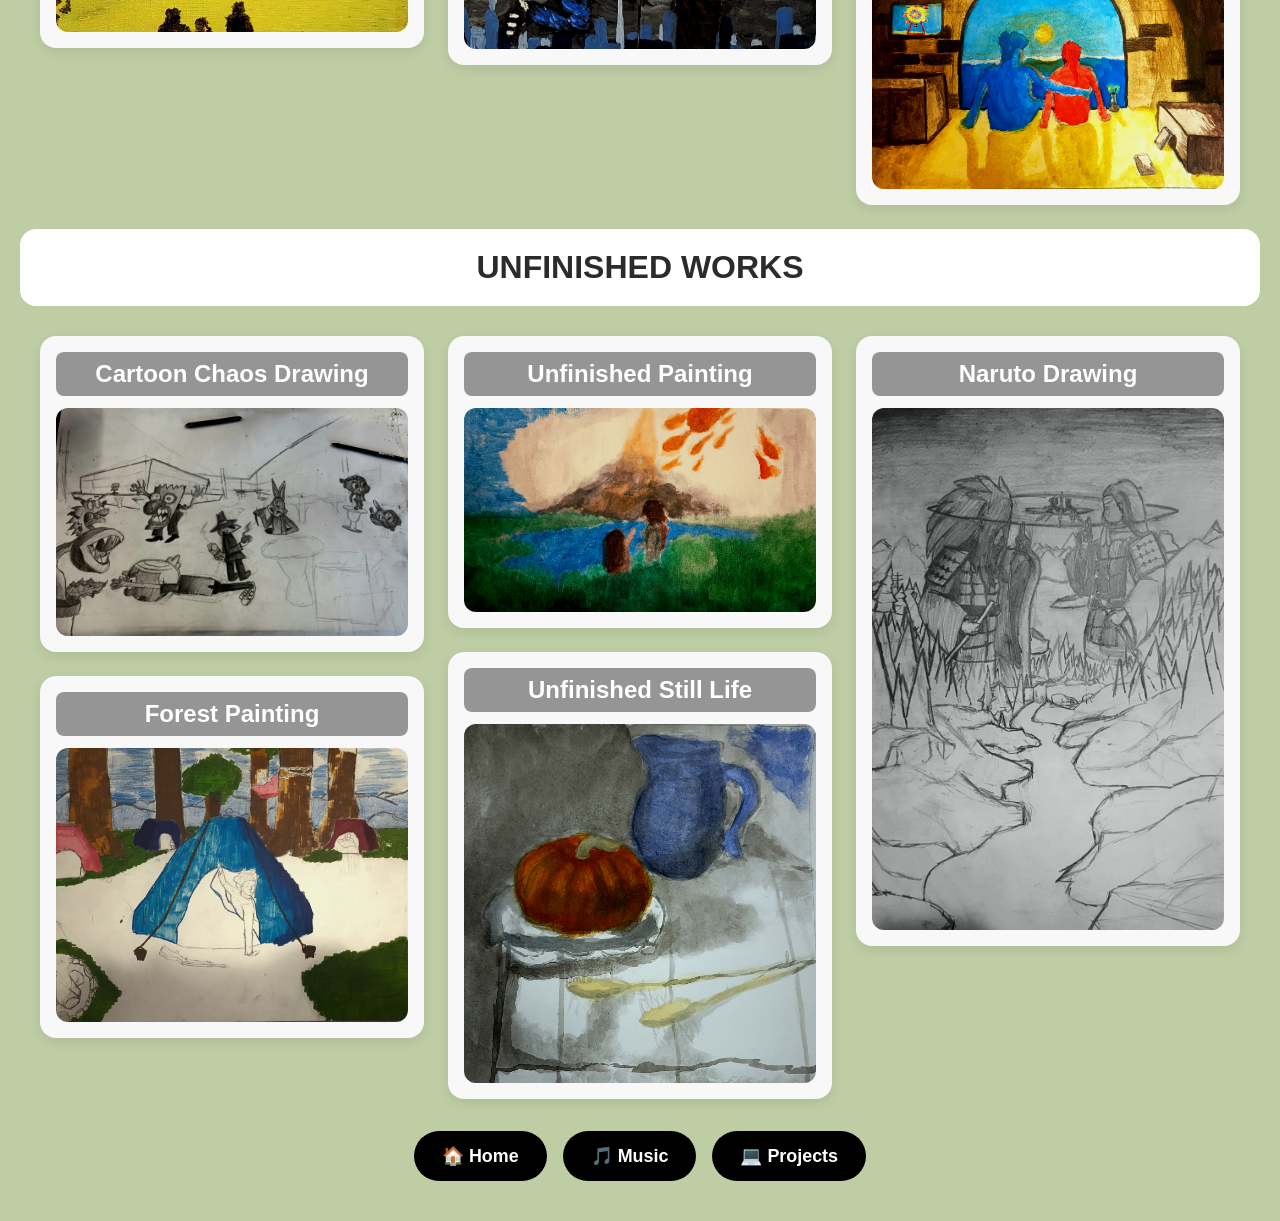
==== commit 0d2efea9: "Update art.html" ====
--- a/art.html
+++ b/art.html
@@ -11,12 +11,12 @@
     <header class="site-header">
         <div class="section-content header-content">
             <div class="brand-group">
-                <a href="#" class="brand">
+                <button type="button" class="brand" aria-expanded="false">
                     <div class="brand-mark">
                         <img src="/images/Initials.png" alt="Logo">
                     </div>
                     <h2 class="logo-text">Martel Bellamy</h2>
-                </a>
+                </button>
 
                 <nav class="navbar">
                     <ul class="nav-menu">
--- a/style.css
+++ b/style.css
@@ -42,6 +42,8 @@
 
 img {
     display: block;
+    max-width: 100%;
+    height: auto;
 }
 
 body {
@@ -85,7 +87,6 @@
     position: relative;
     z-index: 9999;
 }
-
 
 
 /*
@@ -96,7 +97,7 @@
     display: inline-flex;
     flex-direction: column;
     align-items: center;
-    width: 500px;
+    width: min(100%, 500px);
     height: fit-content; /* hover zone = brand pill only, not the dropdown below */
 }
 
@@ -117,6 +118,12 @@
     transition: transform 0.2s ease, box-shadow 0.2s ease;
     position: relative;
     z-index: 2;
+
+    border: none;
+    cursor: pointer;
+    touch-action: manipulation;
+    appearance: none;
+    -webkit-appearance: none;
 }
 
 .brand:hover {
@@ -144,12 +151,13 @@
 
 .logo-text {
     padding-left: 20px;
-    font-size: var(--font-size-xxl);
+    font-size: clamp(1.1rem, 4vw, 2.5rem);
     font-weight: 700;
     letter-spacing: 0.5px;
     color: var(--text-light);
-    white-space: nowrap;
+    white-space: normal;
     flex: 1;
+    line-height: 1.1;
 }
 
 /* Navigation Menu */
@@ -159,6 +167,7 @@
     left: 0%;
     width: 100%;
     z-index: 1;
+    pointer-events: none;
 }
 
 .nav-menu {
@@ -180,26 +189,20 @@
     transition: opacity 0.25s ease, transform 0.25s ease, visibility 0s linear 0.25s;
 }
 
-/* Nav Bar — only reveal when hovering the brand pill (brand-group height = brand pill only) */
-.brand-group:hover .nav-menu,
-.brand-group:focus-within .nav-menu {
+.nav-menu.open {
     opacity: 1;
     visibility: visible;
     pointer-events: auto;
     transform: translateY(0);
-    transition-delay: 0s;
-}
-
-.nav-menu::before {
-    display: none;
-    visibility: hidden;
-}
-
+    transition: opacity 0.25s ease, transform 0.25s ease, visibility 0s linear 0s;
+}
+
+/* Nav Bar — only reveal when hovering the brand pill (brand-group height = brand pill only) */
 .nav-link {
     display: block;
     padding: 10px 16px;
     color: var(--white-color);
-    font-size: var(--font-size-l);
+    font-size: clamp(1rem, 3.5vw, 1.5rem);
     border-radius: 999px;
     justify-content: center;
     align-items: center;
@@ -233,6 +236,7 @@
 }
 
 .pdiv {
+    column-count: 3;
     width: min(100%, var(--site-max-width));
     margin: 0 auto;
     column-count: 3;
@@ -306,10 +310,6 @@
     border-radius: 12px;
     box-shadow: 0 8px 30px rgba(0, 0, 0, 0.5);
     background: white;
-}
-
-.lightbox-image[alt="Upper Lower"] {
-    transform: scale(2);
 }
 
 .lightbox-close {
@@ -437,6 +437,7 @@
     flex-wrap: wrap;
     justify-content: center;
     margin-top: 8px;
+    z-index: 2;
 }
 
 .about-pill {
@@ -448,6 +449,7 @@
     font-size: var(--font-size-m);
     font-weight: 600;
     transition: transform 0.2s ease, background 0.2s ease;
+    text-align: center;
 }
 
 .about-pill:hover {
@@ -471,3 +473,141 @@
         text-align: left;
     }
 }
+
+
+/* ===== Mobile / tablet responsive fixes ===== */
+
+/* Tablet */
+@media (max-width: 900px) {
+    .pdiv {
+        column-count: 2;
+        column-gap: 18px;
+        padding: 0 16px;
+    }
+
+    .about-card {
+        padding: 28px;
+        gap: 24px;
+    }
+}
+
+/* Phone */
+@media (max-width: 640px) {
+    .section-content {
+        padding: 0 12px;
+    }
+
+    .header-content {
+        padding: 10px 12px;
+    }
+
+    .site-header {
+        z-index: 999;
+    }
+
+    .brand-group {
+        width: 100%;
+    }
+
+    .brand {
+        padding: 10px 12px;
+        padding-left: 14px;
+        gap: 10px;
+    }
+
+    .brand-mark {
+        width: 40px;
+        height: 40px;
+    }
+
+    .brand-mark img {
+        width: 26px;
+        height: 26px;
+    }
+
+    .logo-text {
+        font-size: 1.05rem;
+        padding-left: 0;
+    }
+
+    .navbar {
+        width: 100%;
+    }
+
+    .nav-menu {
+        width: 100%;
+        padding: 16px 10px 10px;
+        gap: 6px;
+    }
+
+    .nav-link {
+        width: 100%;
+        padding: 12px 14px;
+        font-size: 1rem;
+    }
+
+    main {
+        padding: 24px 12px 32px;
+    }
+
+    h1 {
+        padding: 14px;
+        font-size: 1.3rem;
+        margin-bottom: 18px;
+    }
+
+    .pdiv {
+        column-count: 1;
+        padding: 0 12px;
+        column-gap: 0;
+    }
+
+    .arts {
+        margin-bottom: 18px;
+        padding: 12px;
+    }
+
+    .arts h3 {
+        font-size: 1.05rem;
+        padding: 7px 10px;
+    }
+
+    .about-links {
+        flex-direction: column;
+        width: 100%;
+        gap: 12px;
+        margin-top: 18px;
+    }
+
+    .about-pill {
+        width: 100%;
+        padding: 14px 18px;
+    }
+
+    .about-card {
+        flex-direction: column;
+        align-items: center;
+        text-align: center;
+        padding: 22px 16px;
+        gap: 18px;
+    }
+
+    .about-photo-wrap {
+        width: 160px;
+        height: 160px;
+    }
+
+    .about-name {
+        font-size: 1.8rem;
+    }
+
+    .about-facts li {
+        justify-content: center;
+        font-size: 1rem;
+    }
+
+    .about-bio {
+        font-size: 1rem;
+        text-align: left;
+    }
+}
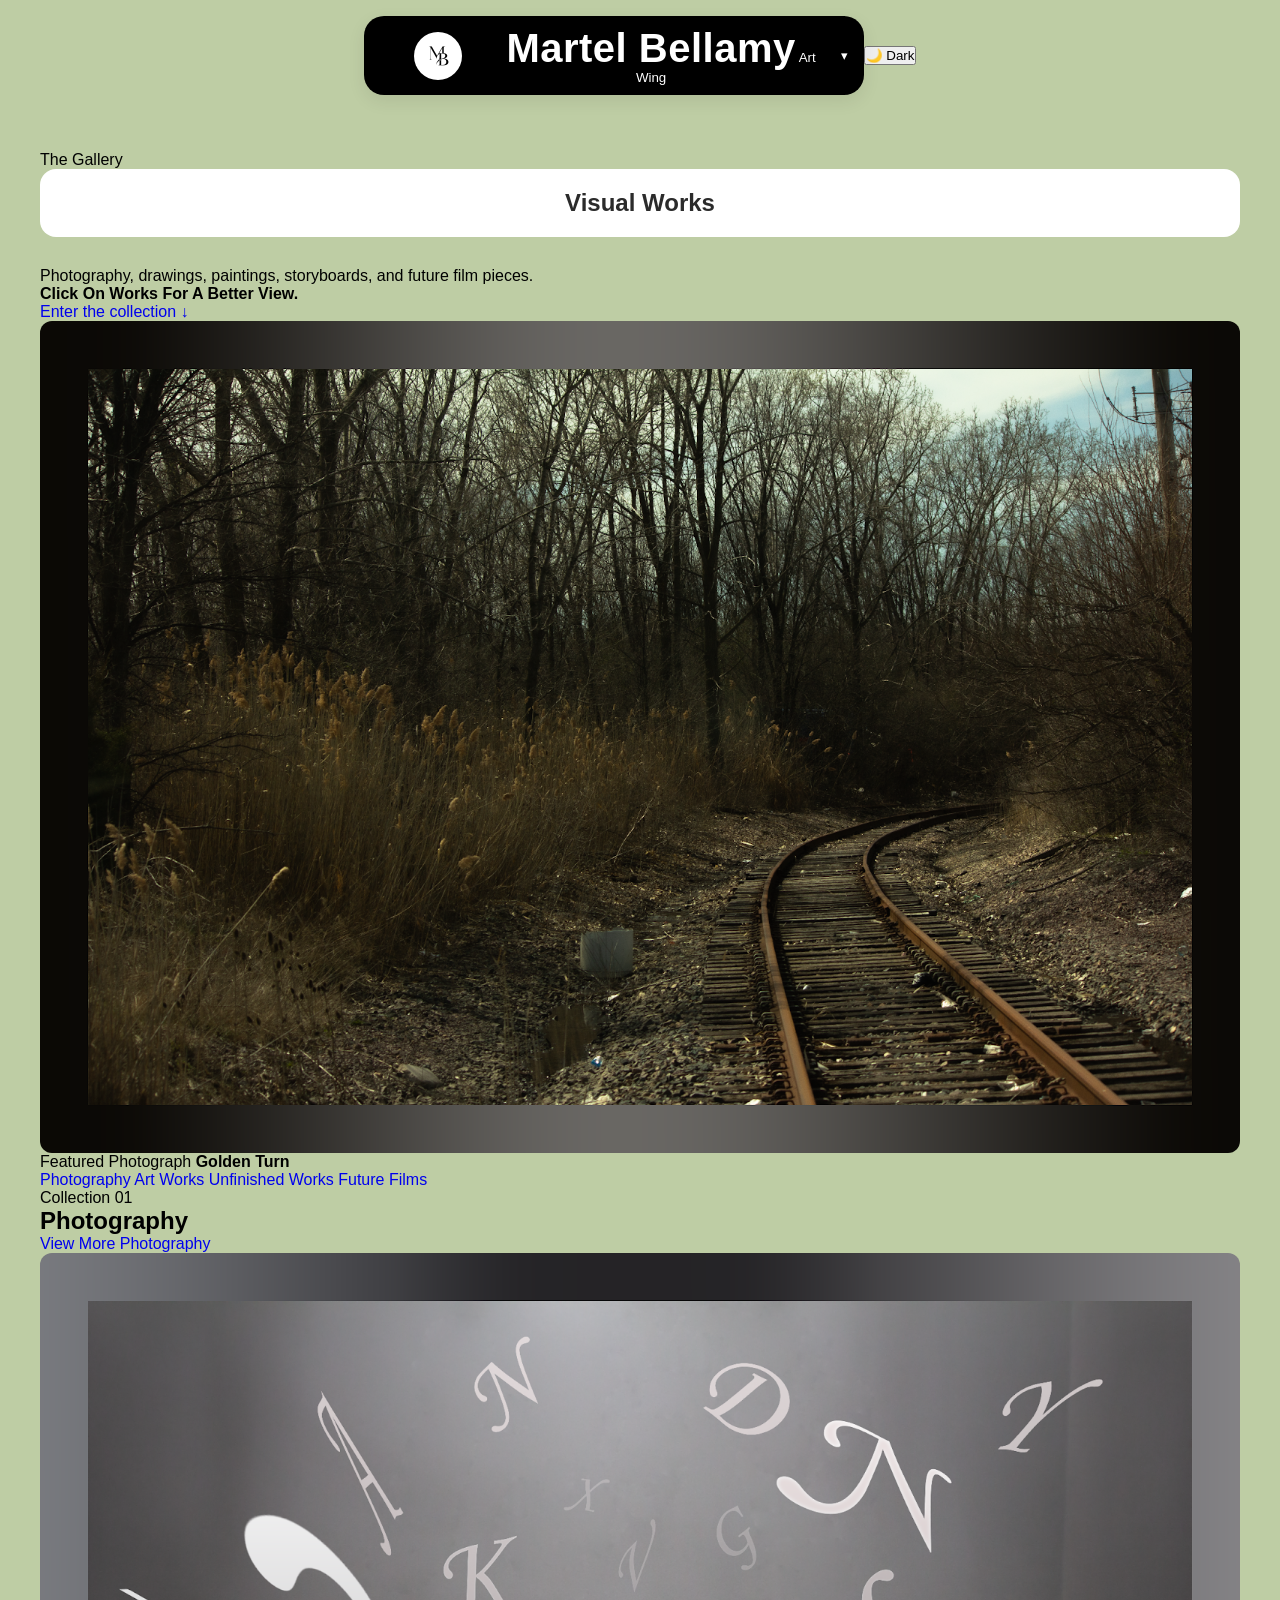
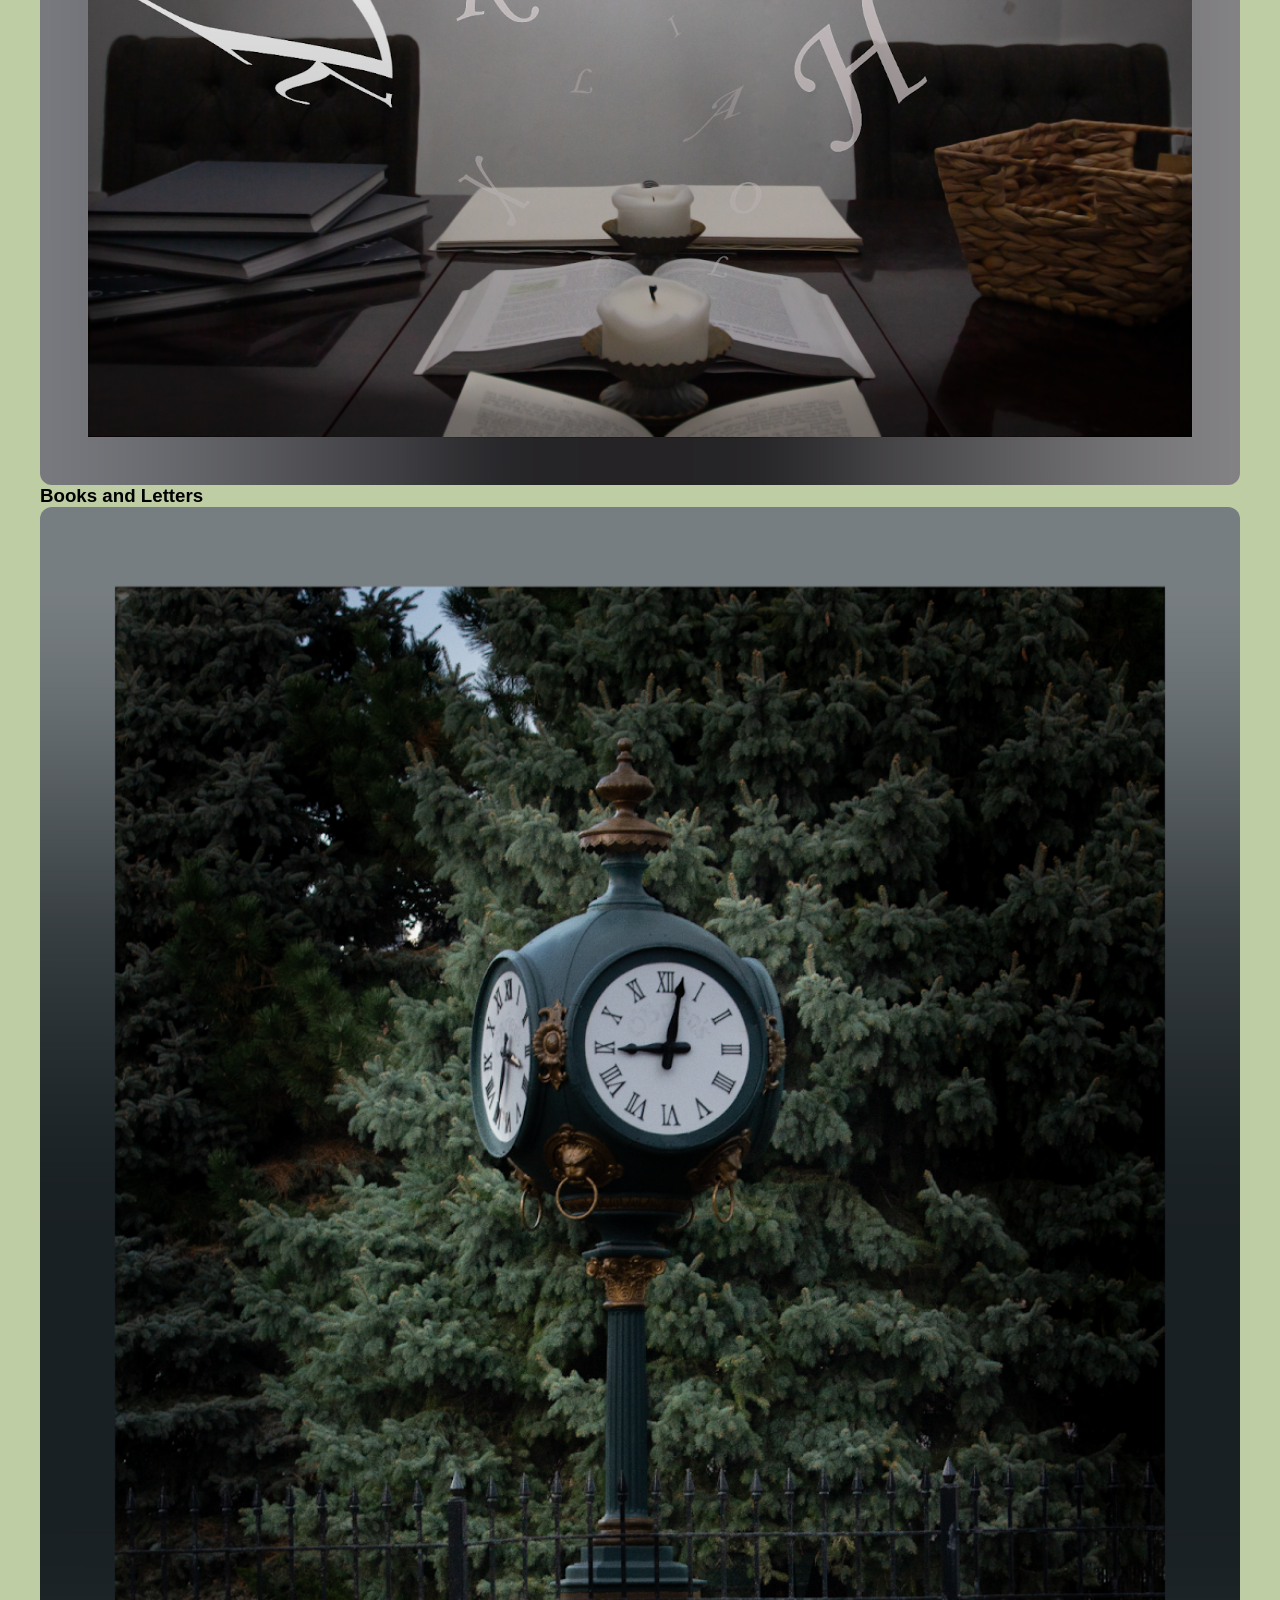
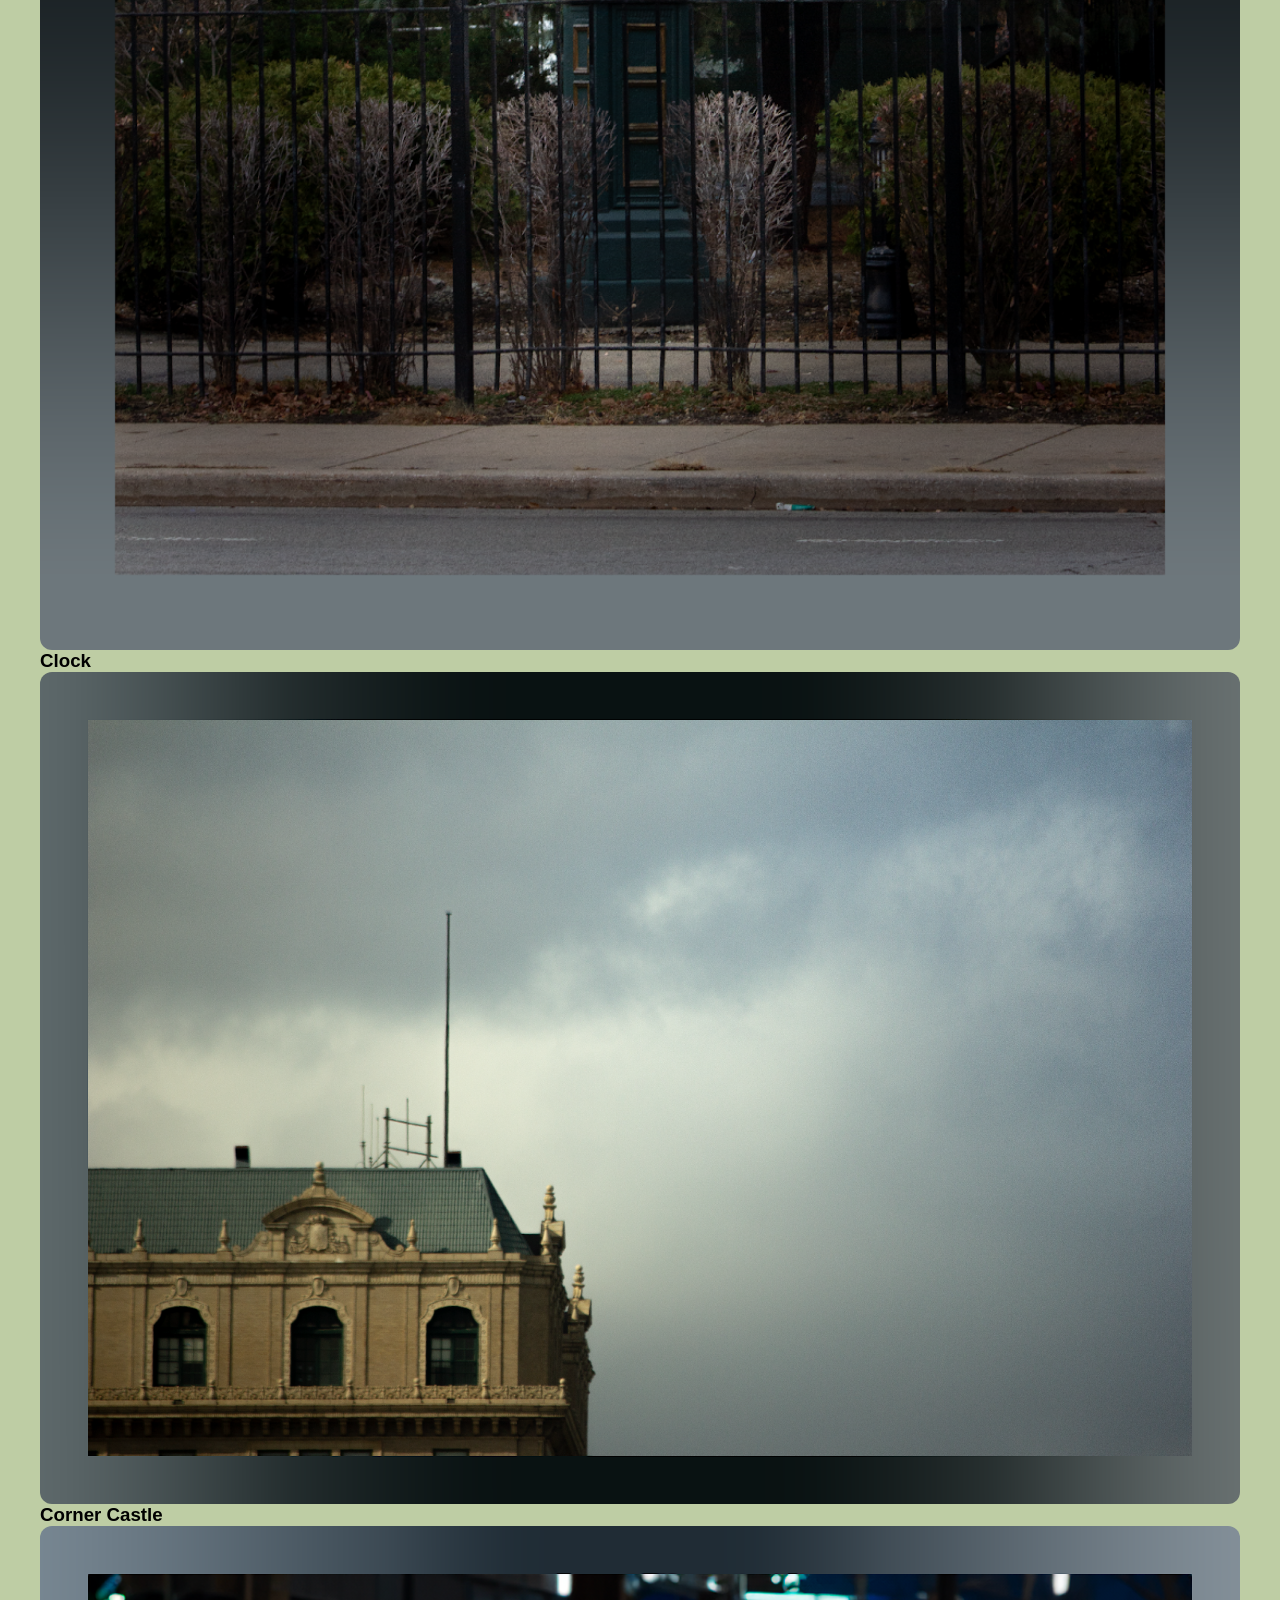
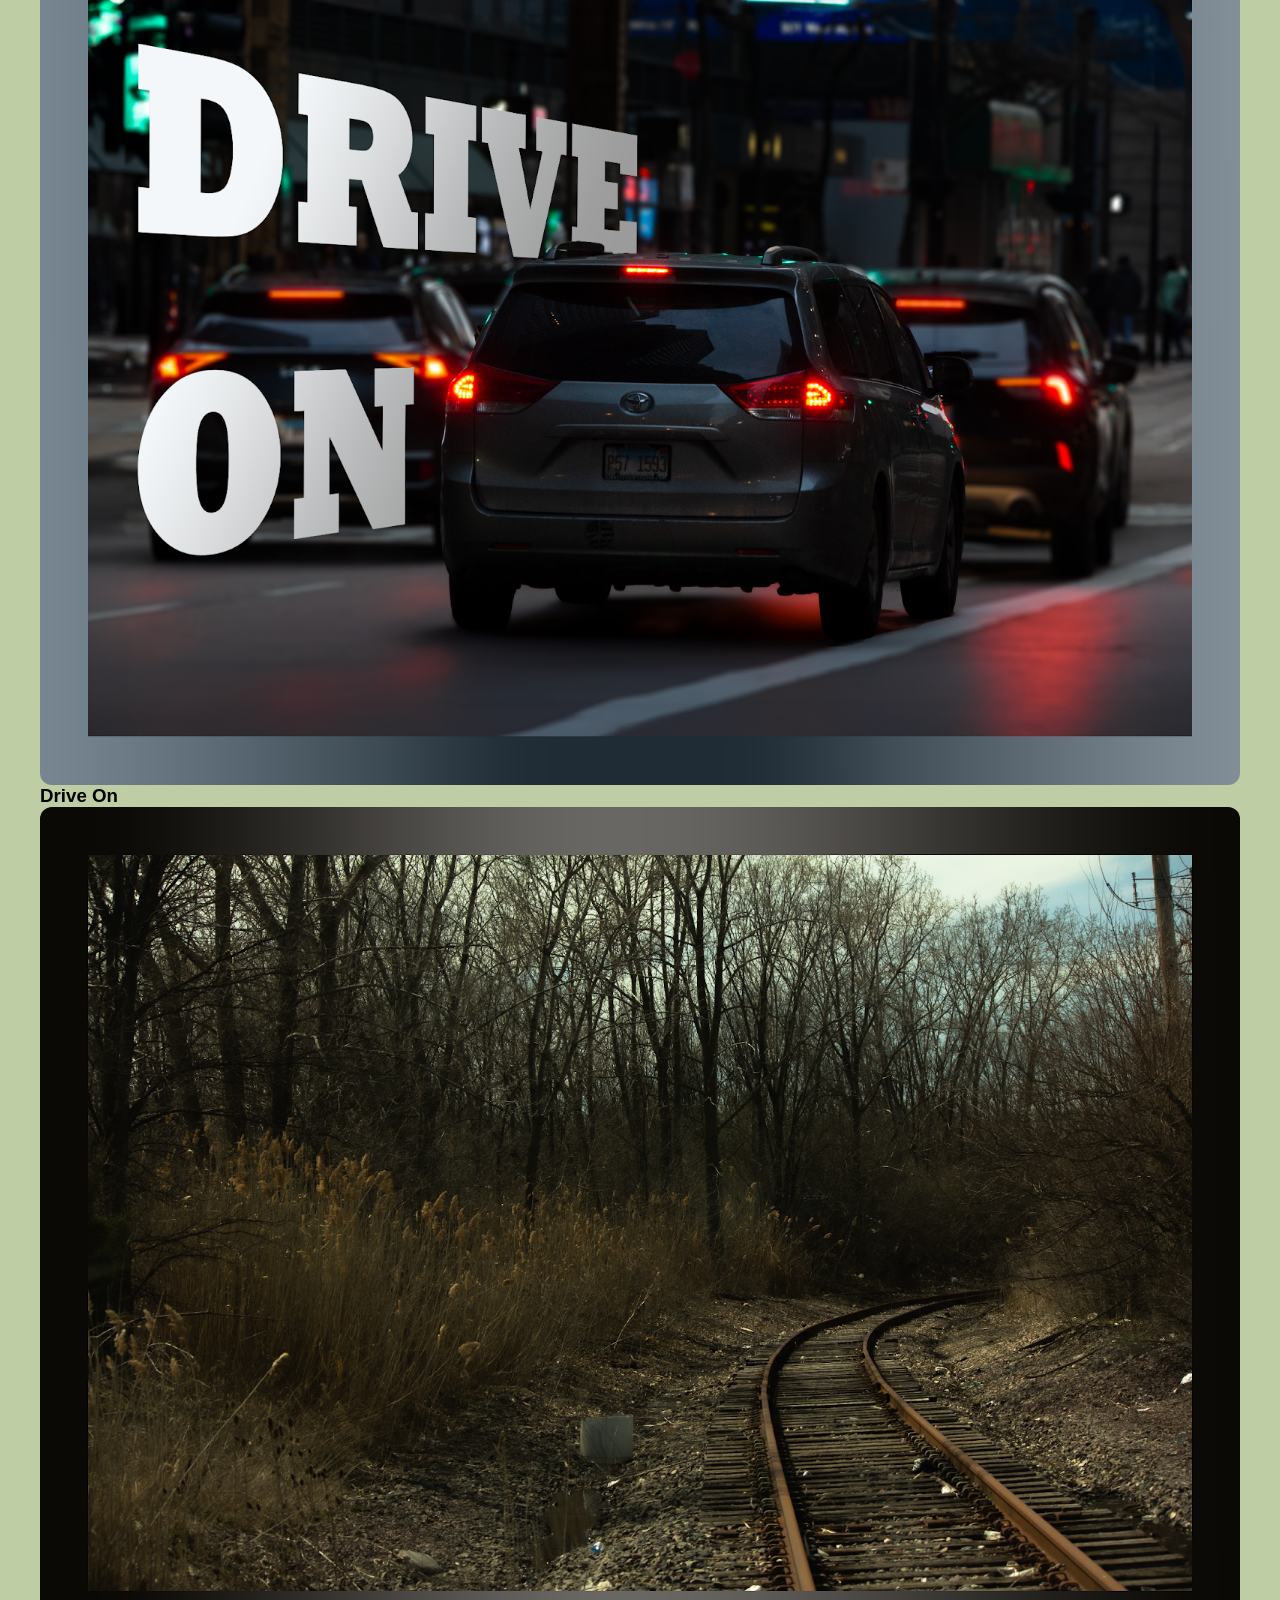
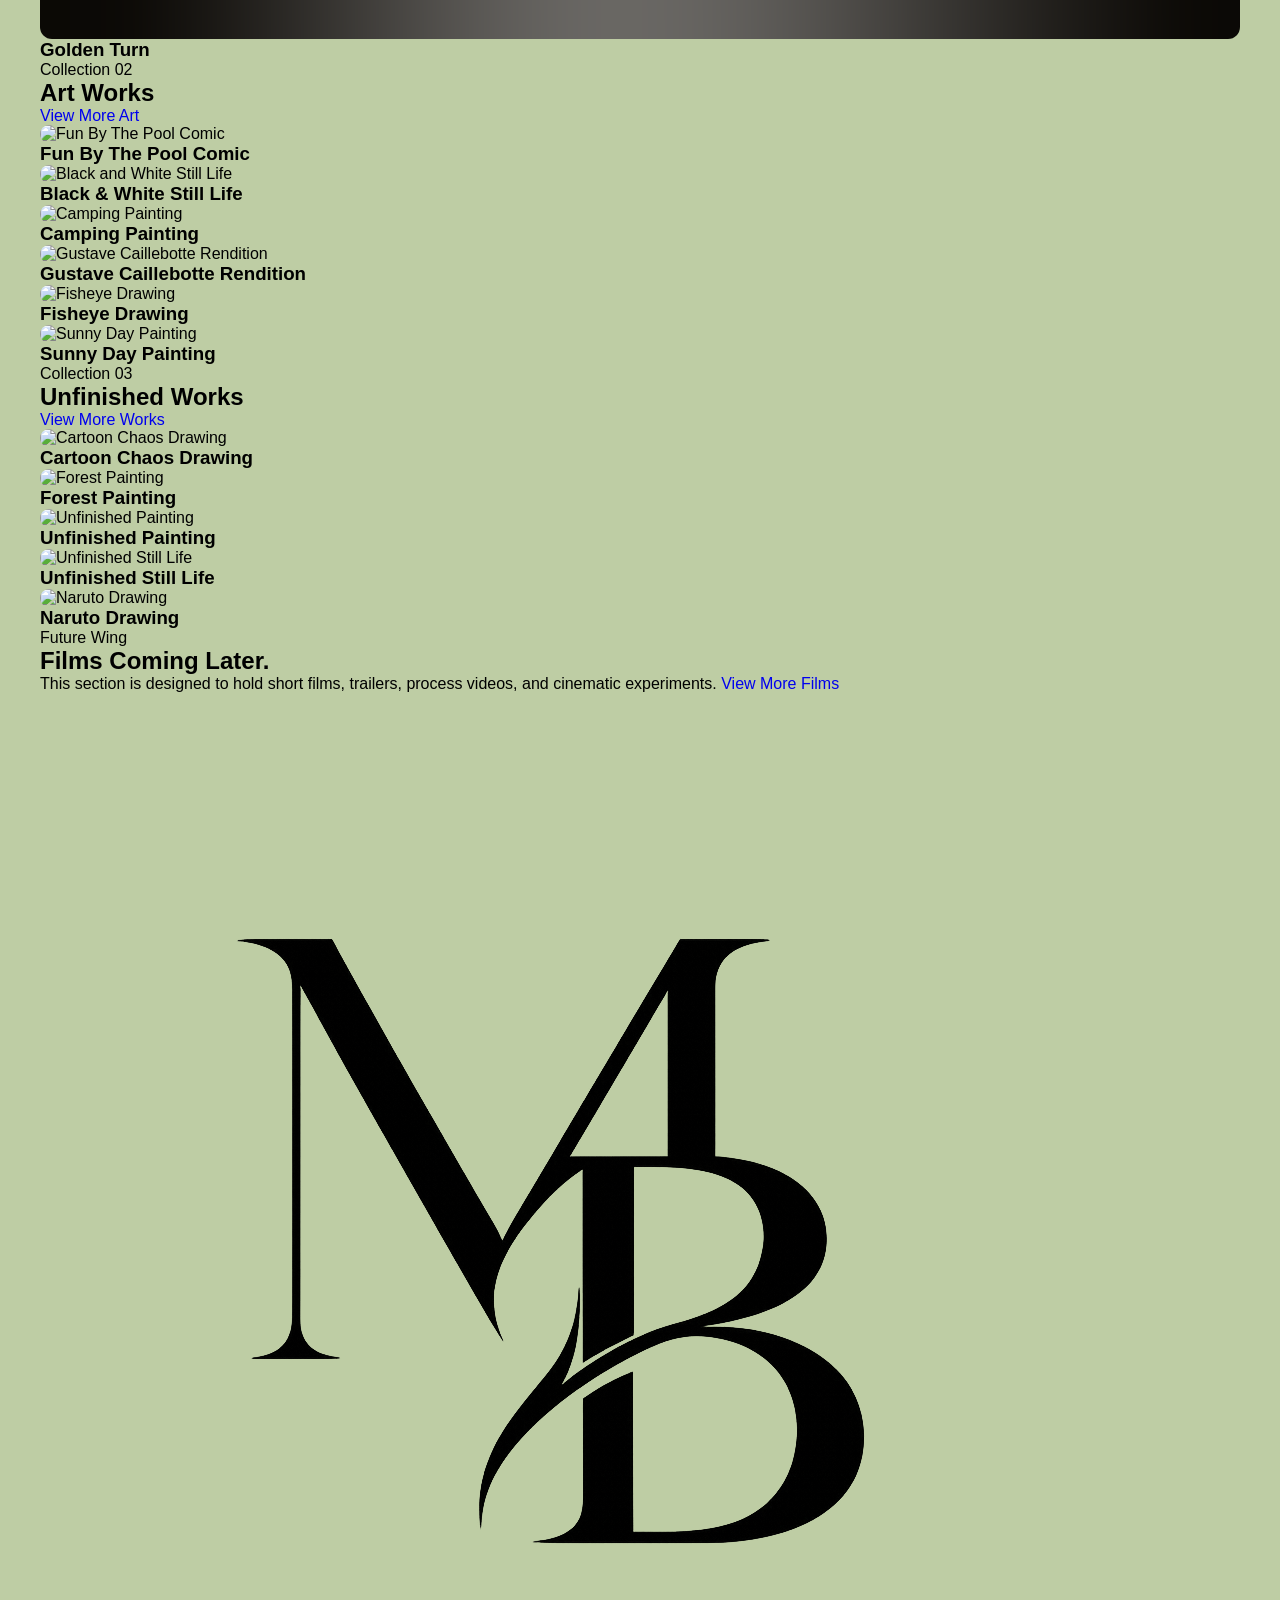
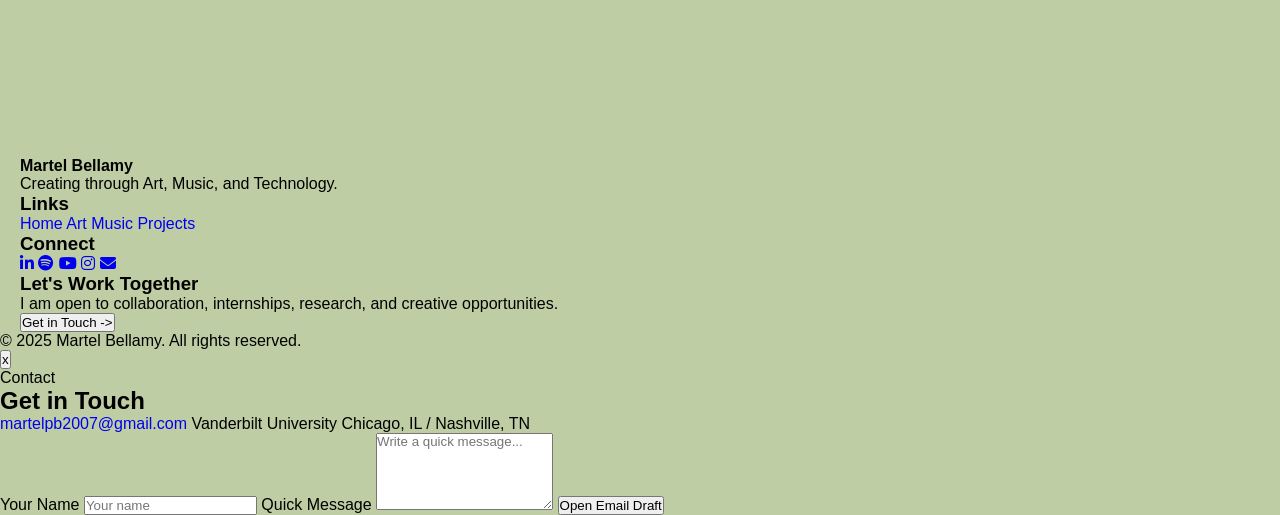
==== commit abfee27c: "Update art.html" ====
--- a/art.html
+++ b/art.html
@@ -3,179 +3,206 @@
 <head>
     <meta charset="UTF-8">
     <meta name="viewport" content="width=device-width, initial-scale=1.0">
-    <title>My first website</title>
+    <title>Martel Bellamy | Art</title>
     <link rel="stylesheet" href="style.css">
+    <link rel="stylesheet" href="https://cdnjs.cloudflare.com/ajax/libs/font-awesome/6.5.2/css/all.min.css">
 </head>
-<body>
-
-    <header class="site-header">
+<body class="art-page">
+
+    <header class="site-header art-header">
         <div class="section-content header-content">
             <div class="brand-group">
-                <button type="button" class="brand" aria-expanded="false">
+                <button type="button" class="brand" aria-expanded="false" aria-label="Open site navigation">
                     <div class="brand-mark">
-                        <img src="/images/Initials.png" alt="Logo">
+                        <img src="images/Initials.png" alt="Martel Bellamy logo">
                     </div>
-                    <h2 class="logo-text">Martel Bellamy</h2>
+                    <span class="brand-copy">
+                        <span class="logo-text">Martel Bellamy</span>
+                        <span class="brand-subtext">Art Wing</span>
+                    </span>
+                    <span class="brand-chevron" aria-hidden="true">▾</span>
                 </button>
 
-                <nav class="navbar">
+                <nav class="navbar" aria-label="Primary navigation">
                     <ul class="nav-menu">
                         <li><a href="index.html" class="nav-link">Home</a></li>
-                        <li><a href="art.html" class="nav-link">Art</a></li>
-                        <li><a href="music.html" class="nav-link">Music</a></li>
+                        <li class="nav-family"><a href="art.html" class="nav-link">Art</a><div class="nav-supplements"><a href="visual-library.html">Visual Library</a><a href="film-library.html">Films</a></div></li>
+                        <li class="nav-family"><a href="music.html" class="nav-link">Music</a><div class="nav-supplements"><a href="music-library.html">Library</a><a href="music-videos.html">Videos</a></div></li>
                         <li><a href="stem.html" class="nav-link">Projects</a></li>
                     </ul>
                 </nav>
             </div>
+
+            <div class="header-actions">
+                <button type="button" id="themeToggle" class="theme-toggle" aria-label="Toggle dark mode" aria-pressed="false">
+                    <span class="theme-toggle-icon" aria-hidden="true">🌙</span>
+                    <span class="theme-toggle-text">Dark</span>
+                </button>
+            </div>
         </div>
     </header>
 
-    <main>
-        <h1>PHOTOGRAPHY</h1>
-
-        <div class="pdiv">
-            <div class="arts">
-                <h3>Books and Letters</h3>
-                <img class="photography" src="images/Photography/Books & Letters.png" alt="Books and Letters">
-            </div>
-
-            <div class="arts">
-                <h3>Clock</h3>
-                <img class="photography" src="images/Photography/Clock.png" alt="Clock">
-            </div>
-
-            <div class="arts">
-                <h3>Corner Castle</h3>
-                <img class="photography" src="images/Photography/Corner Castle.png" alt="Corner Castle">
-            </div>
-
-            <div class="arts">
-                <h3>Drive On</h3>
-                <img class="photography" src="images/Photography/Drive On.png" alt="Drive On">
-            </div>
-
-            <div class="arts">
-                <h3>Golden Turn</h3>
-                <img class="photography" src="images/Photography/Golden Turn.png" alt="Golden Turn">
-            </div>
-
-            <div class="arts">
-                <h3>Lower Third</h3>
-                <img class="photography" src="images/Photography/Lower Third.png" alt="Lower Third">
-            </div>
-
-            <div class="arts">
-                <h3>One Third, Two Third</h3>
-                <img class="photography" src="images/Photography/one third, two third.png" alt="One Third, Two Third">
-            </div>
-
-            <div class="arts">
-                <h3>Train and Leaves</h3>
-                <img class="photography" src="images/Photography/Train and Leaves.png" alt="Train and Leaves">
-            </div>
-
-            <div class="arts">
-                <h3>Truck</h3>
-                <img class="photography" src="images/Photography/Truck.png" alt="Truck">
-            </div>
-
-            <div class="arts">
-                <h3>Upper Lower</h3>
-                <img class="photography" src="images/Photography/Upper Lower.png" alt="Upper Lower">
+    <main class="art-main">
+        <section class="art-hero" aria-label="Art page introduction">
+            <div class="section-content art-hero-grid reveal-on-scroll">
+                <div class="art-hero-copy">
+                    <p class="art-eyebrow">The Gallery</p>
+                    <h1>Visual Works</h1>
+                    <p>
+                        Photography, drawings, paintings, storyboards, and future film pieces.<br><strong>Click On Works For A Better View.</strong>
+                    </p>
+                    <a href="#photography" class="gallery-button">Enter the collection <span aria-hidden="true">↓</span></a>
+                </div>
+                <div class="art-feature-frame">
+                    <img src="images/Photography/Golden Turn.png" alt="Golden Turn" class="photography">
+                    <div class="feature-caption">
+                        <span>Featured Photograph</span>
+                        <strong>Golden Turn</strong>
+                    </div>
+                </div>
+            </div>
+        </section>
+
+        <section class="gallery-nav section-content reveal-on-scroll" aria-label="Gallery sections">
+            <a href="#photography">Photography</a>
+            <a href="#artworks">Art Works</a>
+            <a href="#unfinished">Unfinished Works</a>
+            <a href="#future-films">Future Films</a>
+        </section>
+
+        <section class="curated-section section-content" id="photography">
+            <div class="curated-heading reveal-on-scroll with-view-more"><div><p>Collection 01</p><h2>Photography</h2></div><a href="visual-library.html#photography" class="gallery-button view-more-button">View More Photography</a></div>
+
+            <div class="gallery-wall photography-wall">
+                <article class="gallery-piece wide reveal-on-scroll"><img class="photography" src="images/Photography/Books & Letters.png" alt="Books and Letters"><h3>Books and Letters</h3></article>
+                <article class="gallery-piece reveal-on-scroll"><img class="photography" src="images/Photography/Clock.png" alt="Clock"><h3>Clock</h3></article>
+                <article class="gallery-piece tall reveal-on-scroll"><img class="photography" src="images/Photography/Corner Castle.png" alt="Corner Castle"><h3>Corner Castle</h3></article>
+                <article class="gallery-piece reveal-on-scroll"><img class="photography" src="images/Photography/Drive On.png" alt="Drive On"><h3>Drive On</h3></article>
+                <article class="gallery-piece wide reveal-on-scroll"><img class="photography" src="images/Photography/Golden Turn.png" alt="Golden Turn"><h3>Golden Turn</h3></article>
+            </div>
+        </section>
+
+        <section class="curated-section section-content" id="artworks">
+            <div class="curated-heading reveal-on-scroll with-view-more"><div><p>Collection 02</p><h2>Art Works</h2></div><a href="visual-library.html#artworks" class="gallery-button view-more-button">View More Art</a></div>
+
+            <div class="gallery-wall artwork-wall">
+                <article class="gallery-piece tall reveal-on-scroll"><img class="artwork" src="images/art/Fun_By_The_Pool_Comic.jpg" alt="Fun By The Pool Comic"><h3>Fun By The Pool Comic</h3></article>
+                <article class="gallery-piece reveal-on-scroll"><img class="artwork" src="images/art/Black&White_StillLife.jpg" alt="Black and White Still Life"><h3>Black &amp; White Still Life</h3></article>
+                <article class="gallery-piece reveal-on-scroll"><img class="artwork" src="images/art/Camping_Painting.jpg" alt="Camping Painting"><h3>Camping Painting</h3></article>
+                <article class="gallery-piece reveal-on-scroll"><img class="artwork" src="images/art/Gustave_Caillebotte_Rendition.jpg" alt="Gustave Caillebotte Rendition"><h3>Gustave Caillebotte Rendition</h3></article>
+                <article class="gallery-piece wide reveal-on-scroll"><img class="artwork" src="images/art/Fisheye_Drawing.jpg" alt="Fisheye Drawing"><h3>Fisheye Drawing</h3></article>
+                <article class="gallery-piece reveal-on-scroll"><img class="artwork" src="images/art/Sunny_Day_Painting.jpg" alt="Sunny Day Painting"><h3>Sunny Day Painting</h3></article>
+            </div>
+        </section>
+
+        <section class="curated-section section-content" id="unfinished">
+            <div class="curated-heading reveal-on-scroll with-view-more"><div><p>Collection 03</p><h2>Unfinished Works</h2></div><a href="visual-library.html#unfinished" class="gallery-button view-more-button">View More Works</a></div>
+
+            <div class="gallery-wall unfinished-wall">
+                <article class="gallery-piece reveal-on-scroll"><img class="artwork" src="images/art/Cartoon_Chaos_Drawing.jpg" alt="Cartoon Chaos Drawing"><h3>Cartoon Chaos Drawing</h3></article>
+                <article class="gallery-piece tall reveal-on-scroll"><img class="artwork" src="images/art/Forest_Painting.jpg" alt="Forest Painting"><h3>Forest Painting</h3></article>
+                <article class="gallery-piece wide reveal-on-scroll"><img class="artwork" src="images/art/Unfinished_Painting.jpg" alt="Unfinished Painting"><h3>Unfinished Painting</h3></article>
+                <article class="gallery-piece reveal-on-scroll"><img class="artwork" src="images/art/Unfinished_StillLife.jpg" alt="Unfinished Still Life"><h3>Unfinished Still Life</h3></article>
+                <article class="gallery-piece reveal-on-scroll"><img class="artwork" src="images/art/Naruto_Drawing.jpg" alt="Naruto Drawing"><h3>Naruto Drawing</h3></article>
+            </div>
+        </section>
+
+        <section class="film-teaser section-content reveal-on-scroll" id="future-films">
+            <p>Future Wing</p>
+            <h2>Films Coming Later.</h2>
+            <span>This section is designed to hold short films, trailers, process videos, and cinematic experiments.</span>
+            <a href="film-library.html" class="gallery-button view-more-button">View More Films</a>
+        </section>
+    </main>
+
+    <footer class="site-footer">
+        <div class="section-content footer-grid">
+            <div class="footer-brand">
+                <div class="footer-logo-row">
+                    <img src="images/Initials.png" alt="Martel Bellamy logo">
+                    <strong>Martel Bellamy</strong>
+                </div>
+                <p>Creating through Art, Music, and Technology.</p>
+            </div>
+
+            <div class="footer-column">
+                <h3>Links</h3>
+                <a href="index.html">Home</a>
+                <a href="art.html">Art</a>
+                <a href="music.html">Music</a>
+                <a href="stem.html">Projects</a>
+            </div>
+
+            <div class="footer-column">
+                <h3>Connect</h3>
+                <div class="social-lineup" aria-label="Social media links">
+                    <!-- <a href="#" class="social-icon" data-social="BandLab" aria-label="BandLab">
+                        <i class="fa-solid fa-wave-square" aria-hidden="true"></i>
+                    </a> -->
+                    <a href="https://www.linkedin.com/in/martelbellamy/" class="social-icon" data-social="LinkedIn" aria-label="LinkedIn">
+                        <i class="fa-brands fa-linkedin-in" aria-hidden="true"></i>
+                    </a>
+                    <a href="https://open.spotify.com/user/31jhhdififpmprruqsgvi52bbqtm" class="social-icon" data-social="Spotify" aria-label="Spotify">
+                        <i class="fa-brands fa-spotify" aria-hidden="true"></i>
+                    </a>
+                    <!-- <a href="#" class="social-icon" data-social="SoundCloud" aria-label="SoundCloud">
+                        <i class="fa-brands fa-soundcloud" aria-hidden="true"></i>
+                    </a> -->
+                    <a href="https://www.youtube.com/@tarrouz3r7" class="social-icon" data-social="YouTube" aria-label="YouTube">
+                        <i class="fa-brands fa-youtube" aria-hidden="true"></i>
+                    </a>
+                    <!-- <a href="#" class="social-icon" data-social="Bandcamp" aria-label="Bandcamp">
+                        <i class="fa-brands fa-bandcamp" aria-hidden="true"></i>
+                    </a> -->
+                    <a href="https://www.instagram.com/mteezy07.02/" class="social-icon" data-social="Instagram" aria-label="Instagram">
+                        <i class="fa-brands fa-instagram" aria-hidden="true"></i>
+                    </a>
+                    <!-- <a href="#" class="social-icon" data-social="GitHub" aria-label="GitHub">
+                        <i class="fa-brands fa-github" aria-hidden="true"></i>
+                    </a> -->
+                    <a href="mailto:martelpb2007@gmail.com" class="social-icon" data-social="Email" aria-label="Email">
+                        <i class="fa-solid fa-envelope" aria-hidden="true"></i>
+                    </a>
+                </div>
+            </div>
+
+            <div class="footer-column footer-contact">
+                <h3>Let's Work Together</h3>
+                <p>I am open to collaboration, internships, research, and creative opportunities.</p>
+                <button type="button" class="text-link-button" data-open-contact>Get in Touch -></button>
             </div>
         </div>
-
-        <h1>ART WORKS</h1>
-
-        <div class="pdiv">
-            <div class="arts">
-                <h3>Fun By The Pool Comic</h3>
-                <img class="artwork" src="/images/Art/Fun_By_The_Pool_Comic.jpg" alt="">
-            </div>
-            <div class="arts">
-                <h3>Black & White Still Life</h3>
-                <img class="artwork" src="/images/Art/Black&White_StillLife.jpg" alt="">
-            </div>
-            <div class="arts">
-                <h3>Camping Painting</h3>
-                <img class="artwork" src="/images/Art/Camping_Painting.jpg" alt="">
-            </div>
-            <div class="arts">
-                <h3>Fisheye Drawing</h3>
-                <img class="artwork" src="/images/Art/Fisheye_Drawing.jpg" alt="">
-            </div>
-            <div class="arts">
-                <h3>Gustave Caillebotte Rendition</h3>
-                <img class="artwork" src="/images/Art/Gustave_Caillebotte_Rendition.jpg" alt="">
-            </div>
-            <div class="arts">
-                <h3>Homeless Painting</h3>
-                <img class="artwork" src="/images/Art/Homeless_Painting.jpg" alt="">
-            </div>
-            <div class="arts">
-                <h3>Into The Spider Verse Rendition</h3>
-                <img class="artwork" src="/images/Art/Into_The_Spider_Verse_Rendition.jpg" alt="">
-            </div>
-            <div class="arts">
-                <h3>Galaxy Painting</h3>
-                <img class="artwork" src="/images/Art/Galaxy_Painting.jpg" alt="">
-            </div>
-            <div class="arts">
-                <h3>Invasion Storyboard</h3>
-                <img class="artwork" src="/images/Art/Invasion_Storyboard.jpg" alt="">
-            </div>
-            <div class="arts">
-                <h3>Road Home Drawing</h3>
-                <img class="artwork" src="/images/Art/Road_Home_Drawing.jpg" alt="">
-            </div>
-            <div class="arts">
-                <h3>Sunny Day Painting</h3>
-                <img class="artwork" src="/images/Art/Sunny_Day_Painting.jpg" alt="">
-            </div>
-        </div>
-            <h1>UNFINISHED WORKS</h1>
-
-        <div class="pdiv">
-            <div class="arts">
-                <h3>Cartoon Chaos Drawing</h3>
-                <img class="artwork" src="/images/Art/Cartoon_Chaos_Drawing.jpg" alt="">
-            </div>
-            <div class="arts">
-                <h3>Forest Painting</h3>
-                <img class="artwork" src="/images/Art/Forest_Painting.jpg" alt="">
-            </div>
-            
-            <div class="arts">
-                <h3>Unfinished Painting </h3>
-                <img class="artwork" src="/images/Art/Unfinished_Painting.jpg" alt="">
-            </div>  
-            <div class="arts">
-                <h3>Unfinished Still Life</h3>
-                <img class="artwork" src="/images/Art/Unfinished_StillLife.jpg" alt="">
-            </div>
-            <div class="arts">
-                <h3>Naruto Drawing</h3>
-                <img class="artwork" src="/images/Art/Naruto_Drawing.jpg" alt="">
-            </div>
-        </div>  
-
-        <div class="about-links">
-            <a href="index.html" class="about-pill">🏠 Home</a>
-            <a href="music.html" class="about-pill">🎵 Music</a>
-            <a href="stem.html" class="about-pill">💻 Projects</a>
-        </div>
-    </main>
-
-    <footer>
-        
+        <p class="footer-bottom">© 2025 Martel Bellamy. All rights reserved.</p>
     </footer>
 
+    <div class="contact-modal" id="contactModal" aria-hidden="true">
+        <div class="contact-backdrop" data-close-contact></div>
+        <section class="contact-dialog" role="dialog" aria-modal="true" aria-labelledby="contactTitle">
+            <button type="button" class="modal-close" data-close-contact aria-label="Close contact box">x</button>
+            <p class="section-kicker">Contact</p>
+            <h2 id="contactTitle">Get in Touch</h2>
+            <div class="contact-list">
+                <a href="mailto:martelpb2007@gmail.com">martelpb2007@gmail.com</a>
+                <span>Vanderbilt University</span>
+                <span>Chicago, IL / Nashville, TN</span>
+            </div>
+            <form class="quick-email-form" id="quickEmailForm">
+                <label for="emailName">Your Name</label>
+                <input id="emailName" name="name" type="text" placeholder="Your name">
+                <label for="emailMessage">Quick Message</label>
+                <textarea id="emailMessage" name="message" rows="5" placeholder="Write a quick message..."></textarea>
+                <button type="submit" class="modal-send">Open Email Draft</button>
+            </form>
+        </section>
+    </div>
+
     <div id="lightbox" class="lightbox" aria-hidden="true">
-        <button id="lightboxClose" class="lightbox-close" aria-label="Close image">×</button>
+        <button id="lightboxClose" class="lightbox-close" aria-label="Close image">x</button>
         <button id="lightboxPrev" class="lightbox-nav lightbox-prev" aria-label="Previous image">‹</button>
         <img id="lightboxImage" class="lightbox-image" src="" alt="">
         <button id="lightboxNext" class="lightbox-nav lightbox-next" aria-label="Next image">›</button>
     </div>
+
     <script src="script.js"></script>
 </body>
 </html>
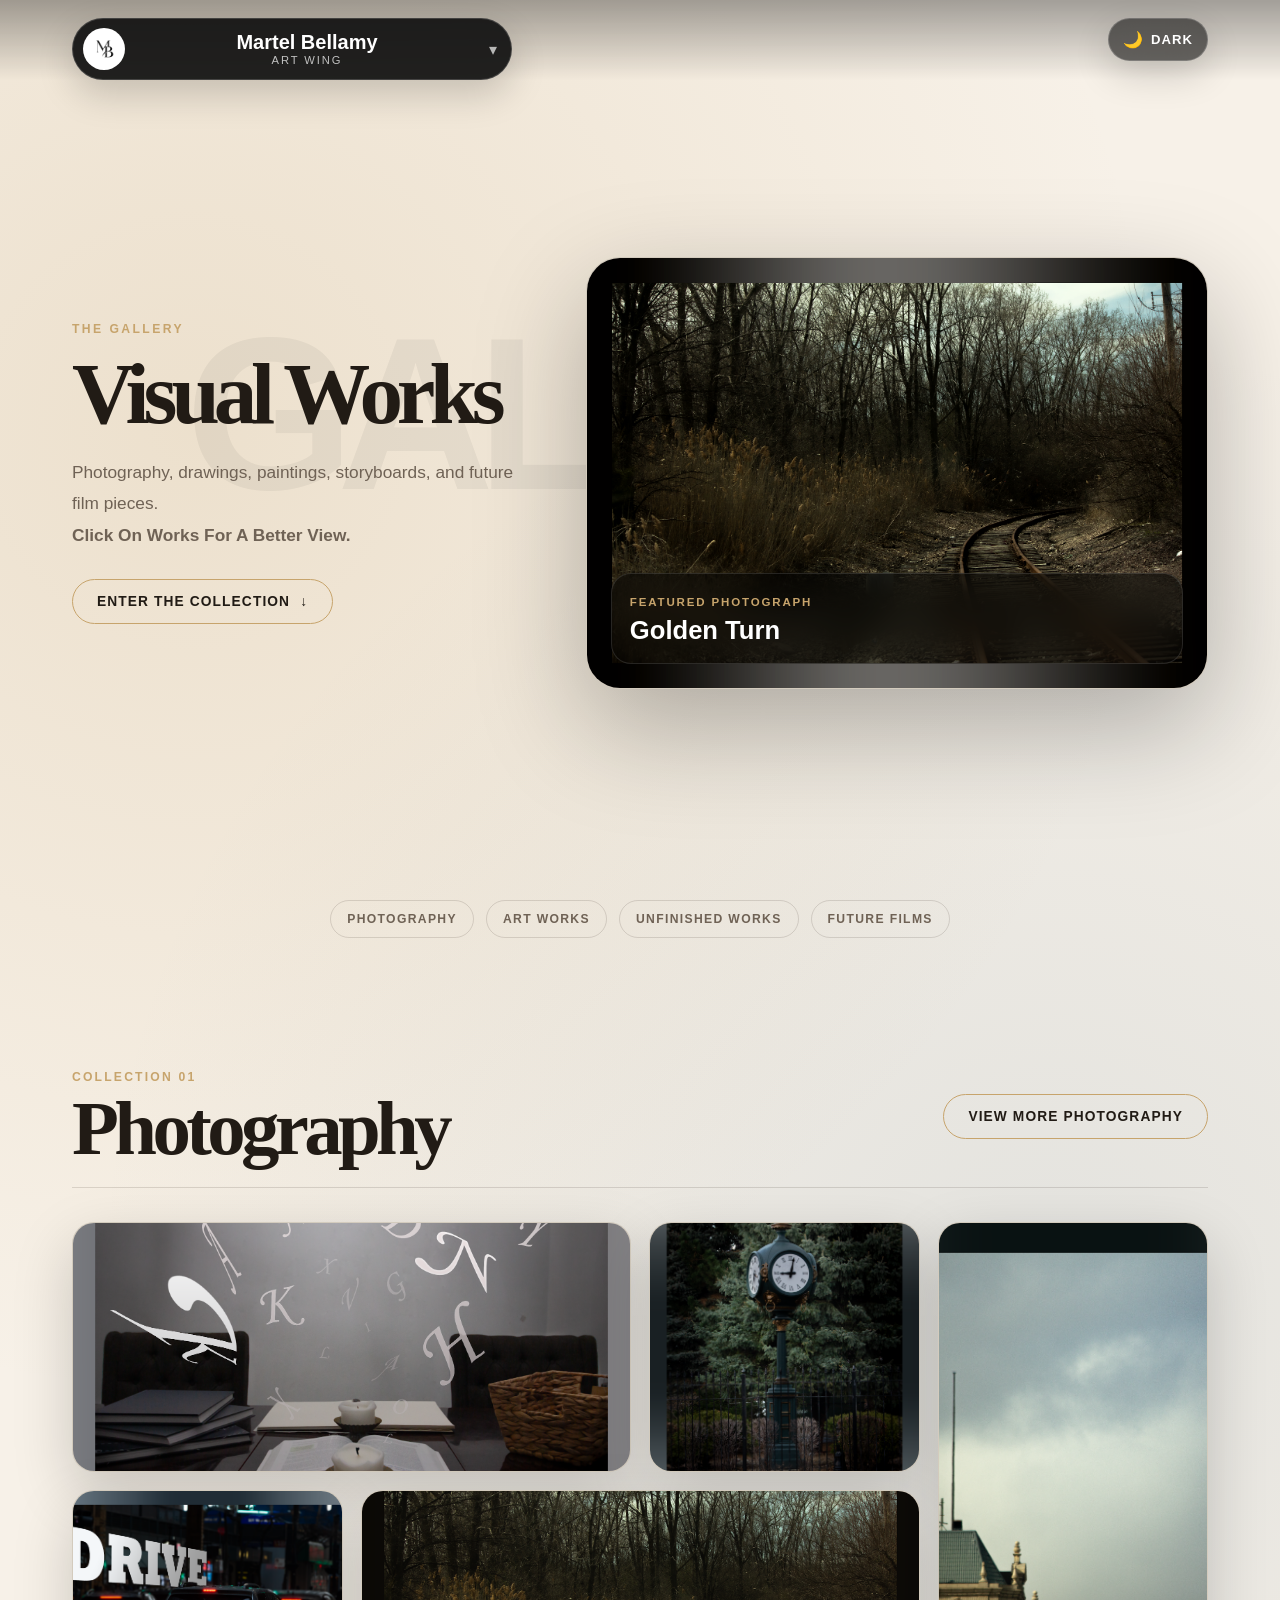
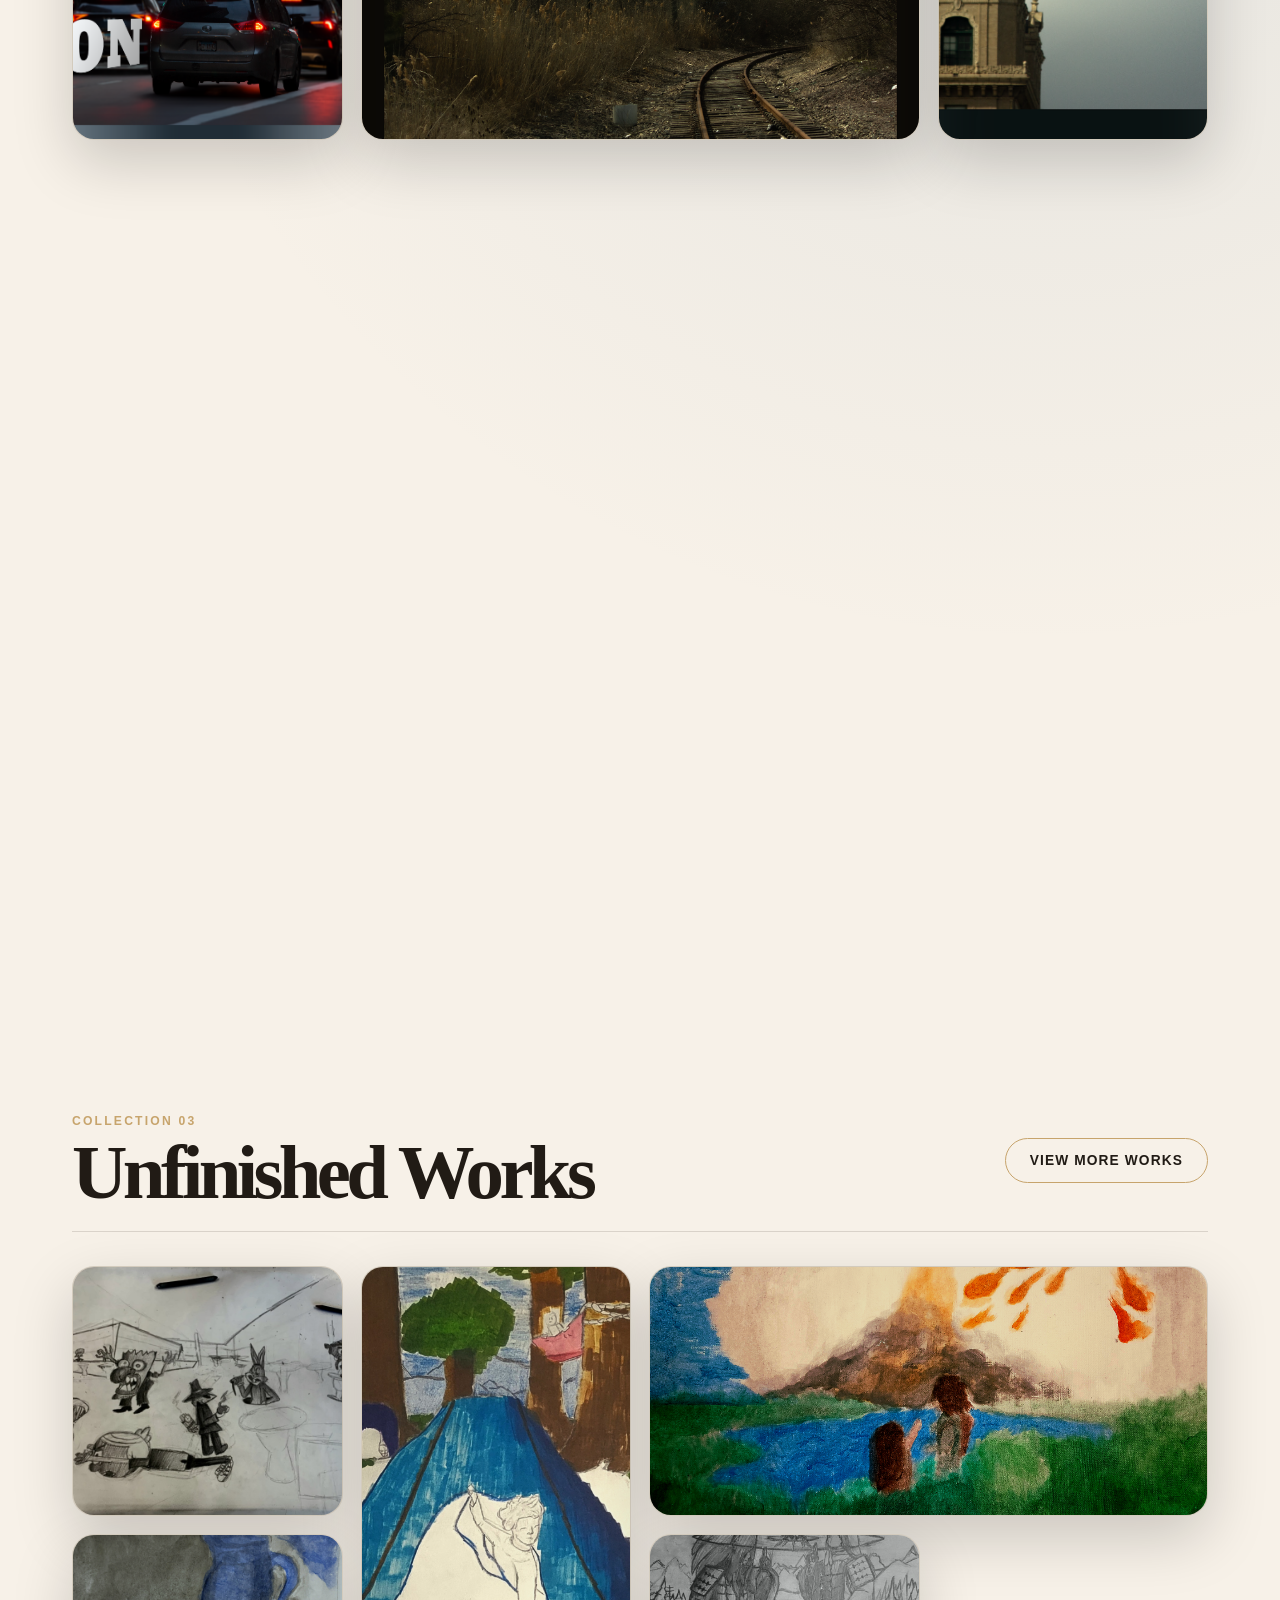
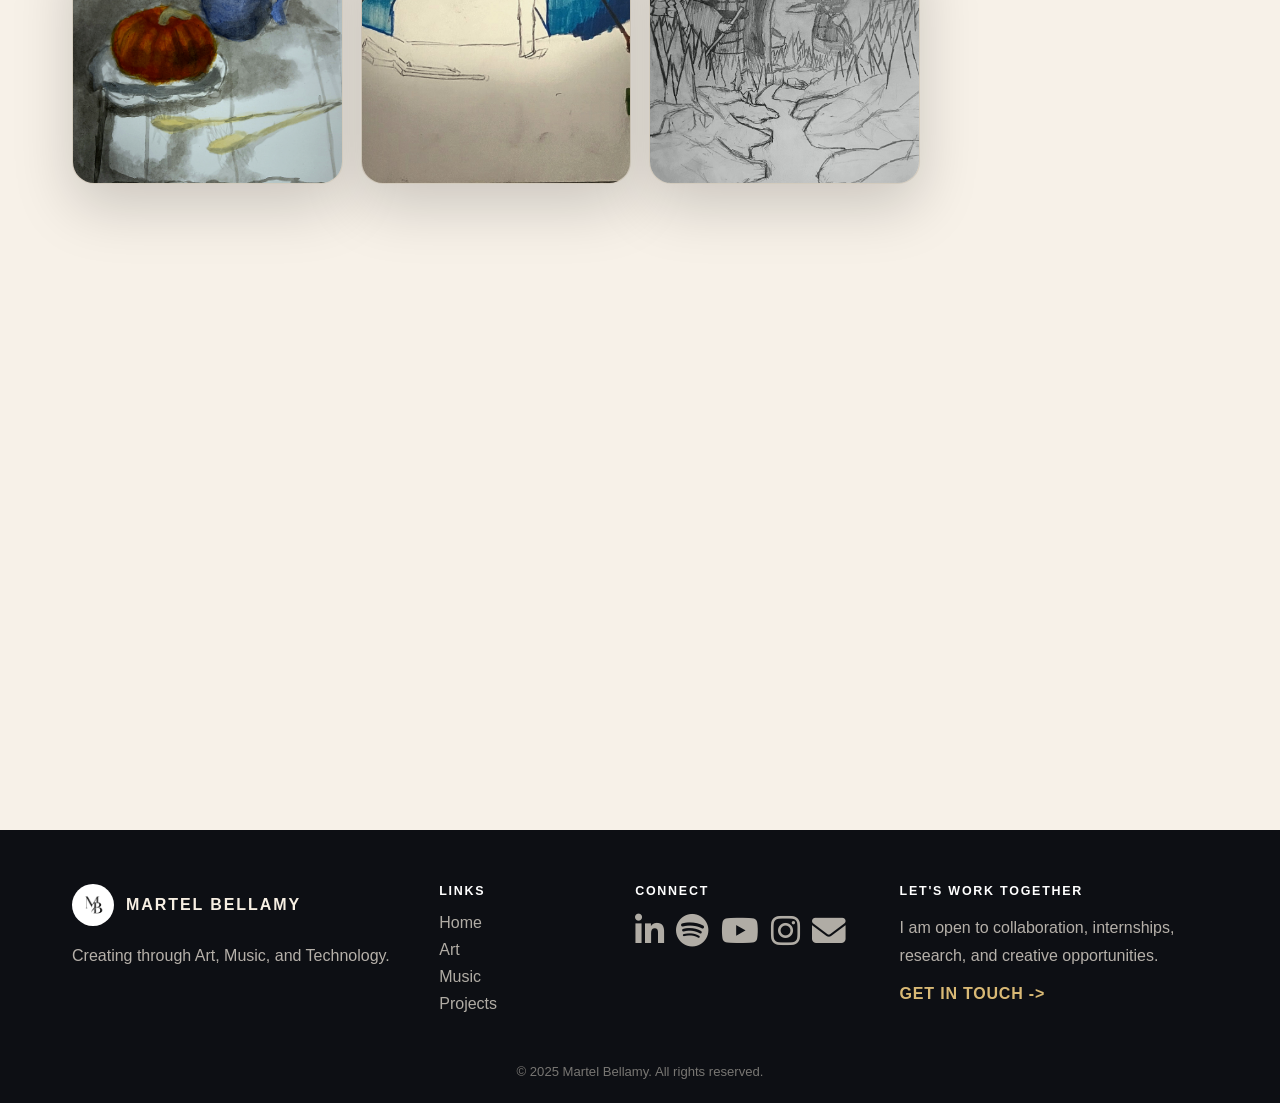
==== commit ea8d81fb: "Update art.html" ====
--- a/art.html
+++ b/art.html
@@ -139,28 +139,28 @@
                     <!-- <a href="#" class="social-icon" data-social="BandLab" aria-label="BandLab">
                         <i class="fa-solid fa-wave-square" aria-hidden="true"></i>
                     </a> -->
-                    <a href="https://www.linkedin.com/in/martelbellamy/" class="social-icon" data-social="LinkedIn" aria-label="LinkedIn">
+                    <a href="https://www.linkedin.com/in/martelbellamy/" target="_blank" class="social-icon" data-social="LinkedIn" aria-label="LinkedIn">
                         <i class="fa-brands fa-linkedin-in" aria-hidden="true"></i>
                     </a>
-                    <a href="https://open.spotify.com/user/31jhhdififpmprruqsgvi52bbqtm" class="social-icon" data-social="Spotify" aria-label="Spotify">
+                    <a href="https://open.spotify.com/user/31jhhdififpmprruqsgvi52bbqtm" target="_blank" class="social-icon" data-social="Spotify" aria-label="Spotify">
                         <i class="fa-brands fa-spotify" aria-hidden="true"></i>
                     </a>
                     <!-- <a href="#" class="social-icon" data-social="SoundCloud" aria-label="SoundCloud">
                         <i class="fa-brands fa-soundcloud" aria-hidden="true"></i>
                     </a> -->
-                    <a href="https://www.youtube.com/@tarrouz3r7" class="social-icon" data-social="YouTube" aria-label="YouTube">
+                    <a href="https://www.youtube.com/@tarrouz3r7" target="_blank" class="social-icon" data-social="YouTube" aria-label="YouTube">
                         <i class="fa-brands fa-youtube" aria-hidden="true"></i>
                     </a>
                     <!-- <a href="#" class="social-icon" data-social="Bandcamp" aria-label="Bandcamp">
                         <i class="fa-brands fa-bandcamp" aria-hidden="true"></i>
                     </a> -->
-                    <a href="https://www.instagram.com/mteezy07.02/" class="social-icon" data-social="Instagram" aria-label="Instagram">
+                    <a href="https://www.instagram.com/mteezy07.02/" target="_blank" class="social-icon" data-social="Instagram" aria-label="Instagram">
                         <i class="fa-brands fa-instagram" aria-hidden="true"></i>
                     </a>
                     <!-- <a href="#" class="social-icon" data-social="GitHub" aria-label="GitHub">
                         <i class="fa-brands fa-github" aria-hidden="true"></i>
                     </a> -->
-                    <a href="mailto:martelpb2007@gmail.com" class="social-icon" data-social="Email" aria-label="Email">
+                    <a href="mailto:martelpb2007@gmail.com" target="_blank" class="social-icon" data-social="Email" aria-label="Email">
                         <i class="fa-solid fa-envelope" aria-hidden="true"></i>
                     </a>
                 </div>
--- a/style.css
+++ b/style.css
@@ -2,612 +2,2383 @@
     margin: 0;
     padding: 0;
     box-sizing: border-box;
+}
+
+:root {
+    --bg: #f7f4ee;
+    --bg-2: #fffaf0;
+    --surface: #ffffff;
+    --surface-soft: #f0ebe2;
+    --text: #191716;
+    --text-muted: #68615a;
+    --muted: #706a62;
+    --line: rgba(25, 23, 22, 0.12);
+    --charcoal: #111111;
+    --gold: #c7a46c;
+    --blue: #6b8ba4;
+    --green: #7bc7ad;
+    --pink: #c7669b;
+    --deep: #0d0f14;
+    --accent: #6b8ba4;
+    --accent-2: #c7a46c;
+    --accent-3: #77d3b5;
+    --border: rgba(35, 35, 35, 0.12);
+    --shadow: 0 28px 80px rgba(12, 10, 8, 0.16);
+    --soft-shadow: 0 12px 34px rgba(12, 10, 8, 0.11);
+    --shadow-soft: 0 12px 34px rgba(20, 18, 14, 0.10);
+    --brand-pill: #101010;
+    --brand-pill-text: #ffffff;
+    --site-max-width: 1180px;
+    --radius-s: 14px;
+    --radius-m: 22px;
+    --radius-l: 34px;
+}
+
+html[data-theme="dark"] {
+    --bg: #0c0f14;
+    --bg-2: #121722;
+    --surface: #141923;
+    --surface-soft: #1c2430;
+    --text: #f5f0e8;
+    --text-muted: #b7b0a6;
+    --muted: #a9a196;
+    --line: rgba(245, 240, 232, 0.12);
+    --gold: #d2b277;
+    --blue: #87afc8;
+    --green: #83d2bb;
+    --pink: #d778aa;
+    --charcoal: #f4efe6;
+    --deep: #07090d;
+    --border: rgba(255, 255, 255, 0.12);
+    --shadow: 0 28px 90px rgba(0, 0, 0, 0.42);
+    --soft-shadow: 0 12px 40px rgba(0, 0, 0, 0.32);
+    --brand-pill: #f5f0e8;
+    --brand-pill-text: #111111;
+}
+
+html { scroll-behavior: smooth; }
+
+body {
+    min-height: 100vh;
+    background: var(--bg);
+    color: var(--text);
     font-family: Arial, Helvetica, sans-serif;
-}
-
-:root {
-    /* Colors */
-    --white-color: #ffffff;
-    --primary-color: #000000;
-    --secondary-color: #c3c3c3;
-    --header-bg: #f6f1e8;
-    --nav-bg: #000000;
-    --text-dark: #2b2b2b;
-    --text-light: #fff;
-
-    /* Font Sizes */
-    --font-size-s: .95rem;
-    --font-size-m: 1.12rem;
-    --font-size-l: 1.5rem;
-    --font-size-xl: 2rem;
-    --font-size-xxl: 2.5rem;
-
-    /* Border Radius */
-    --border-radius-s: 8px;
-    --border-radius-m: 20px;
-
-
-    --site-max-width: 1300px;
-}
-
-
-/* Website Styles */
-ul {
-    list-style: none;
-}
-
-a {
-    text-decoration: none;
-}
-
-img {
-    display: block;
-    max-width: 100%;
-    height: auto;
-}
-
-body {
-    background: #becda4;
-}
+    overflow-x: hidden;
+    transition: background-color 0.35s ease, color 0.35s ease;
+}
+
+body.modal-open { overflow: hidden; }
+a { color: inherit; text-decoration: none; }
+ul { list-style: none; }
+img { display: block; max-width: 100%; height: auto; }
+button, input, textarea { font: inherit; }
+button { border: 0; cursor: pointer; }
 
 .section-content {
     width: min(100%, var(--site-max-width));
     margin: 0 auto;
-    padding: 0 20px;
-}
-
+    padding: 0 22px;
+}
+
+/* Header */
 .site-header {
-    position: sticky;
+    position: fixed;
     top: 0;
-    z-index: 1999;
-    overflow: visible; /* keep dropdown visible */
-}
-
-/* Invisible hover-bridge: fills gap between brand pill and dropdown menu */
+    left: 0;
+    right: 0;
+    z-index: 2000;
+    background: linear-gradient(180deg, rgba(0,0,0,0.34), rgba(0,0,0,0));
+    pointer-events: none;
+}
+
+.header-content {
+    display: flex;
+    justify-content: space-between;
+    align-items: flex-start;
+    gap: 18px;
+    padding-top: 18px;
+    pointer-events: none;
+}
+
+.brand-group,
+.header-actions { pointer-events: auto; }
+
+.brand-group {
+    position: relative;
+    width: min(100%, 440px);
+    display: inline-flex;
+    flex-direction: column;
+    align-items: flex-start;
+}
+
 .brand-group::after {
-    content: '';
+    content: "";
     position: absolute;
     top: 100%;
     left: 0;
     width: 100%;
-    height: 16px; /* matches the -16px offset of .navbar top */
-    background: transparent;
-}
-
-.header-content {
-    display: flex;
-    justify-content: center;
-    align-items: center;
-    padding: 16px;
-}
-
-.header-content,
-.brand-group,
+    height: 18px;
+}
+
 .brand {
-    position: relative;
-    z-index: 9999;
-}
-
-
-/*
-NAV BAR AND BRAND
-*/
-.brand-group {
-    position: relative;
-    display: inline-flex;
-    flex-direction: column;
-    align-items: center;
-    width: min(100%, 500px);
-    height: fit-content; /* hover zone = brand pill only, not the dropdown below */
-}
-
-/* Logo Styles */
-.brand {
+    width: 100%;
+    border: 1px solid rgba(255, 255, 255, 0.16);
+    border-radius: 999px;
+    background: color-mix(in srgb, var(--brand-pill) 92%, transparent);
+    color: var(--brand-pill-text);
     display: flex;
     align-items: center;
-    gap: 14px;
-    padding: 10px 16px;
-    background: var(--primary-color);
-    border-radius: var(--border-radius-m);
-    color: var(--text-light);
-    box-shadow: 0 6px 18px rgba(0, 0, 0, 0.08);
-    width: 100%;
-    justify-content: space-between;
-    padding-left: 50px;
-
-    transition: transform 0.2s ease, box-shadow 0.2s ease;
+    gap: 13px;
+    padding: 9px 14px 9px 10px;
+    box-shadow: 0 14px 36px rgba(0,0,0,0.18);
+    backdrop-filter: blur(18px);
+    cursor: pointer;
+    transition: transform 0.2s ease, box-shadow 0.2s ease, border-radius 0.18s ease;
     position: relative;
-    z-index: 2;
-
-    border: none;
-    cursor: pointer;
-    touch-action: manipulation;
-    appearance: none;
-    -webkit-appearance: none;
+    z-index: 3;
+}
+
+.brand[aria-expanded="true"] {
+    border-radius: 28px 28px 0 0;
+    border-bottom-color: transparent;
+    box-shadow: 0 16px 36px rgba(0,0,0,0.20);
 }
 
 .brand:hover {
-    transform: translateY(-1px);
-    box-shadow: 0 10px 24px rgba(0, 0, 0, 0.12);
+    transform: translateY(-2px);
+    box-shadow: 0 20px 46px rgba(0,0,0,0.25);
 }
 
 .brand-mark {
-    width: 48px;
-    height: 48px;
+    width: 42px;
+    height: 42px;
     border-radius: 50%;
-    background: rgb(255, 255, 255);
+    background: #ffffff;
+    display: grid;
+    place-items: center;
+    overflow: hidden;
+    flex: 0 0 auto;
+}
+
+.brand-mark img {
+    width: 28px;
+    height: 28px;
+    object-fit: contain;
+}
+
+.brand-copy {
     display: flex;
-    align-items: center;
-    justify-content: center;
-    overflow: hidden;
-    flex-shrink: 0;
-}
-
-.brand-mark img {
-    width: 32px;
-    height: 32px;
-    object-fit: contain;
+    flex-direction: column;
+    gap: 2px;
+    min-width: 0;
+    flex: 1;
 }
 
 .logo-text {
-    padding-left: 20px;
-    font-size: clamp(1.1rem, 4vw, 2.5rem);
-    font-weight: 700;
-    letter-spacing: 0.5px;
-    color: var(--text-light);
-    white-space: normal;
-    flex: 1;
-    line-height: 1.1;
-}
-
-/* Navigation Menu */
+    font-size: clamp(1rem, 2vw, 1.25rem);
+    font-weight: 800;
+    line-height: 1;
+}
+
+.brand-subtext {
+    font-size: 0.7rem;
+    text-transform: uppercase;
+    letter-spacing: 0.17em;
+    opacity: 0.72;
+}
+
+.brand-chevron { opacity: 0.68; }
+
 .navbar {
     position: absolute;
-    top: calc(100% - 16px);
-    left: 0%;
+    top: calc(100% - 1px);
+    left: 0;
     width: 100%;
-    z-index: 1;
     pointer-events: none;
+    z-index: 2;
 }
 
 .nav-menu {
-    display: flex;
-    flex-direction: column;
-    align-items: center;
-    gap: 8px;
-    margin-top: 0;
-
-    background: var(--nav-bg);
-    padding: 22px 12px 12px;
-    border-radius: 0 0 var(--border-radius-m) var(--border-radius-m);
-    box-shadow: 0 8px 20px rgba(0, 0, 0, 0.15);
-
+    background: color-mix(in srgb, var(--brand-pill) 92%, transparent);
+    color: var(--brand-pill-text);
+    border: 1px solid rgba(255,255,255,0.16);
+    border-top: none;
+    border-radius: 0 0 28px 28px;
+    padding: 14px 12px 14px;
+    box-shadow: 0 18px 44px rgba(0,0,0,0.25);
+    backdrop-filter: blur(18px);
+    display: grid;
+    gap: 7px;
     opacity: 0;
     visibility: hidden;
+    transform: translateY(-10px);
     pointer-events: none;
-    transform: translateY(-10px);
-    transition: opacity 0.25s ease, transform 0.25s ease, visibility 0s linear 0.25s;
+    transition: opacity 0.24s ease, transform 0.24s ease, visibility 0s linear 0.24s;
+    overflow: hidden;
 }
 
 .nav-menu.open {
     opacity: 1;
     visibility: visible;
+    transform: translateY(0);
     pointer-events: auto;
-    transform: translateY(0);
-    transition: opacity 0.25s ease, transform 0.25s ease, visibility 0s linear 0s;
-}
-
-/* Nav Bar — only reveal when hovering the brand pill (brand-group height = brand pill only) */
+    transition: opacity 0.24s ease, transform 0.24s ease, visibility 0s;
+}
+
 .nav-link {
     display: block;
-    padding: 10px 16px;
-    color: var(--white-color);
-    font-size: clamp(1rem, 3.5vw, 1.5rem);
+    text-align: center;
+    padding: 11px 14px;
     border-radius: 999px;
+    font-weight: 800;
+    letter-spacing: 0.08em;
+    text-transform: uppercase;
+    font-size: 0.82rem;
+    transition: background-color 0.2s ease, color 0.2s ease, transform 0.2s ease;
+}
+
+.nav-link:hover {
+    background: var(--gold);
+    color: #111;
+    transform: translateY(-1px);
+}
+
+.theme-toggle {
+    min-width: 88px;
+    border: 1px solid rgba(255,255,255,0.18);
+    border-radius: 999px;
+    padding: 11px 14px;
+    display: inline-flex;
+    align-items: center;
     justify-content: center;
+    gap: 8px;
+    background: rgba(12, 12, 12, 0.58);
+    color: #fff;
+    box-shadow: 0 14px 36px rgba(0,0,0,0.16);
+    backdrop-filter: blur(18px);
+    cursor: pointer;
+}
+
+.theme-toggle-icon { color: var(--gold); }
+.theme-toggle-text { font-weight: 800; font-size: 0.82rem; text-transform: uppercase; letter-spacing: 0.08em; }
+
+/* Home page */
+.home-main { background: var(--bg); }
+
+.home-hero {
+    min-height: 100vh;
+    position: relative;
+    display: grid;
+    place-items: center;
+    overflow: hidden;
+    isolation: isolate;
+    color: #1d1914;
+    background:
+        radial-gradient(circle at 50% 76%, rgba(199,164,108,0.34), transparent 17%),
+        radial-gradient(circle at 26% 34%, rgba(255,255,255,0.58), transparent 19%),
+        linear-gradient(180deg, rgba(247,244,238,0.54), rgba(247,244,238,0.92)),
+        linear-gradient(135deg, #e9dfcf, #cbb98f 52%, #dfe6e6);
+    transition: background 0.45s ease, color 0.35s ease;
+}
+
+html[data-theme="dark"] .home-hero {
+    color: #fff;
+    background:
+        radial-gradient(circle at 50% 76%, rgba(210,178,119,0.34), transparent 16%),
+        radial-gradient(circle at 26% 34%, rgba(255,255,255,0.18), transparent 18%),
+        linear-gradient(180deg, rgba(8,8,10,0.72), rgba(8,8,10,0.92)),
+        linear-gradient(135deg, #0a0a0c, #352b23 50%, #11151c);
+}
+
+.home-hero::before {
+    content: "";
+    position: absolute;
+    inset: 0;
+    background:
+        linear-gradient(90deg, rgba(255,255,255,0.25) 1px, transparent 1px),
+        linear-gradient(180deg, rgba(255,255,255,0.20) 1px, transparent 1px);
+    background-size: 140px 140px;
+    opacity: 0.24;
+    mask-image: linear-gradient(to bottom, black, transparent 85%);
+}
+
+html[data-theme="dark"] .home-hero::before {
+    background:
+        linear-gradient(90deg, rgba(255,255,255,0.08) 1px, transparent 1px),
+        linear-gradient(180deg, rgba(255,255,255,0.05) 1px, transparent 1px);
+}
+
+.home-hero::after {
+    content: "MARTEL";
+    position: absolute;
+    left: 50%;
+    top: 42%;
+    transform: translate(-50%, -50%);
+    font-size: clamp(5rem, 17vw, 16rem);
+    font-weight: 900;
+    letter-spacing: -0.08em;
+    color: rgba(18,15,12,0.08);
+    z-index: -1;
+    white-space: nowrap;
+}
+
+html[data-theme="dark"] .home-hero::after { color: rgba(255,255,255,0.07); }
+
+.hero-bg { position: absolute; inset: 0; z-index: -2; overflow: hidden; }
+.hero-orb { position: absolute; border-radius: 999px; filter: blur(10px); opacity: 0.55; animation: floatOrb 9s ease-in-out infinite alternate; }
+.orb-one { width: 8px; height: 8px; left: 17%; top: 31%; background: var(--gold); }
+.orb-two { width: 13px; height: 13px; right: 18%; top: 68%; background: var(--gold); animation-duration: 13s; }
+.orb-three { width: 6px; height: 6px; left: 72%; top: 22%; background: #fff; animation-duration: 11s; }
+
+@keyframes floatOrb {
+    from { transform: translate3d(0, 0, 0); }
+    to { transform: translate3d(28px, -38px, 0); }
+}
+
+.hero-inner { text-align: center; display: grid; place-items: center; gap: 20px; padding-top: 80px; }
+.hero-eyebrow, .section-kicker, .art-eyebrow { color: var(--gold); text-transform: uppercase; letter-spacing: 0.2em; font-size: 0.76rem; font-weight: 900; }
+
+.hero-title {
+    font-size: clamp(4.5rem, 12vw, 10rem);
+    line-height: 0.88;
+    letter-spacing: -0.08em;
+    text-transform: uppercase;
+    font-weight: 1000;
+    max-width: 1100px;
+    text-shadow: 0 22px 80px rgba(0,0,0,0.18);
+}
+
+html[data-theme="dark"] .hero-title { text-shadow: 0 22px 80px rgba(0,0,0,0.62); }
+.hero-tagline { 
+    font-size: clamp(1.25rem, 2.1vw, 1.8rem); 
+    line-height: 1.6;
+}
+html[data-theme="light"] .home-page .hero-tagline {
+    color: rgba(25, 23, 22, 0.82);
+}
+
+html[data-theme="dark"] .home-page .hero-tagline {
+    color: rgba(255, 255, 255, 0.88);
+}
+
+.hero-tagline { font-size: clamp(1.25rem, 2.1vw, 1.8rem); line-height: 1.6; color: color-mix(in srgb, currentColor 82%, transparent); }
+.hero-tagline span { color: var(--gold); }
+
+.hero-button, .outline-button, .gallery-button {
+    display: inline-flex;
     align-items: center;
-    transition: background 0.25s ease, color 0.25s ease, transform 0.2s ease;
-    width: 100%;
+    justify-content: center;
+    gap: 10px;
+    border: 1px solid var(--gold);
+    border-radius: 999px;
+    padding: 14px 24px;
+    font-size: 0.86rem;
+    font-weight: 900;
+    letter-spacing: 0.08em;
+    text-transform: uppercase;
+    transition: transform 0.22s ease, background-color 0.22s ease, color 0.22s ease, box-shadow 0.22s ease;
+}
+
+.hero-button, .modal-send, .text-link-button { display: inline-flex; align-items: center; justify-content: center; gap: 10px; border-radius: 999px; font-weight: 800; letter-spacing: 0.05em; text-transform: uppercase; }
+.hero-button { color: currentColor; background: rgba(255,255,255,0.22); box-shadow: 0 18px 40px rgba(0,0,0,0.12); }
+html[data-theme="dark"] .hero-button { color: #fff; background: rgba(0,0,0,0.18); box-shadow: 0 18px 40px rgba(0,0,0,0.22); }
+.hero-button:hover, .outline-button:hover, .gallery-button:hover { transform: translateY(-3px); background: var(--gold); color: #111; box-shadow: 0 20px 52px rgba(199,164,108,0.25); }
+
+.home-section { min-height: auto; display: grid; place-items: center; padding: 54px 0; background: var(--bg); }
+.compact-center { display: flex; flex-direction: column; align-items: center; text-align: center; }
+.section-title { font-size: clamp(2.2rem, 5vw, 4rem); line-height: 1; letter-spacing: -0.06em; margin: 14px 0; max-width: 860px; }
+.section-intro { color: var(--text-muted); max-width: 620px; line-height: 1.7; margin-bottom: 32px; }
+
+.pathway-grid { width: 100%; display: grid; grid-template-columns: repeat(3, 1fr); gap: 26px; margin-top: 10px; }
+.pathway-card { min-height: 430px; border-radius: 18px; overflow: hidden; position: relative; padding: 30px; text-align: left; color: #ffffff; background: #111; display: flex; flex-direction: column; justify-content: flex-end; box-shadow: var(--shadow); transition: transform 0.28s ease, box-shadow 0.28s ease; }
+.pathway-card:hover { transform: translateY(-8px); box-shadow: 0 28px 80px rgba(0, 0, 0, 0.28); }
+.pathway-card::after { content: ""; position: absolute; inset: 0; background: linear-gradient(180deg, rgba(0,0,0,0.08), rgba(0,0,0,0.92)); z-index: 1; }
+.pathway-image { position: absolute; inset: 0; background-size: cover; background-position: center; opacity: 0.68; transform: scale(1.02); transition: transform 0.4s ease, opacity 0.4s ease; }
+.pathway-card:hover .pathway-image { transform: scale(1.08); opacity: 0.82; }
+.art-card .pathway-image { background-image: url("images/Photography/Clock.png"), radial-gradient(circle, #313131, #080808); }
+.music-card .pathway-image { background-image: url("music/covers/cover.jpg"), linear-gradient(135deg, #170d24 0%, #101822 45%, #09090d 100%); }
+.project-card .pathway-image { background-image: url("images/tech.jpg"), linear-gradient(135deg, #170d24 0%, #101822 45%, #09090d 100%); }
+.card-icon, .pathway-card h3, .pathway-card p, .pathway-link { position: relative; z-index: 2; }
+.card-icon { width: 58px; height: 58px; border: 2px solid currentColor; border-radius: 50%; display: grid; place-items: center; font-size: 0.72rem; font-weight: 900; margin-bottom: 70px; }
+.pathway-card h3 { font-size: 2rem; letter-spacing: -0.04em; text-transform: uppercase; margin-bottom: 8px; }
+.pathway-card p { color: rgba(255,255,255,0.78); line-height: 1.6; margin-bottom: 22px; }
+.pathway-link { color: #d9b975; font-weight: 900; letter-spacing: 0.08em; text-transform: uppercase; font-size: 0.8rem; }
+
+.featured-work { width: 100%; margin-top: 34px; }
+.featured-grid { display: grid; grid-template-columns: repeat(3, 1fr); gap: 18px; margin-top: 18px; }
+.feature-tile { min-height: 180px; border-radius: 12px; padding: 24px; color: #ffffff; background: linear-gradient(135deg, rgba(0,0,0,0.78), rgba(0,0,0,0.38)), #111; display: flex; flex-direction: column; justify-content: flex-end; text-align: left; overflow: hidden; box-shadow: var(--shadow-soft); transition: transform 0.22s ease; }
+.feature-tile:hover { transform: translateY(-4px); }
+.photo-feature { background-image: linear-gradient(135deg, rgba(0,0,0,0.76), rgba(0,0,0,0.28)), url("images/Photography/Golden Turn.png"); background-size: cover; background-position: center; }
+.music-feature { background: radial-gradient(circle at 40% 38%, rgba(218,64,120,0.55), transparent 24%), linear-gradient(135deg, #17101f, #09090d); }
+.project-feature { background: radial-gradient(circle at 55% 40%, rgba(119,211,181,0.38), transparent 27%), linear-gradient(135deg, #0b1015, #111); }
+.feature-tile span { font-size: 0.72rem; color: rgba(255,255,255,0.68); text-transform: uppercase; letter-spacing: 0.08em; font-weight: 800; }
+.feature-tile strong { margin-top: 6px; font-size: 1.1rem; }
+
+.about-section { padding-top: 26px; }
+.about-card { display: grid; grid-template-columns: 220px 1fr; align-items: center; gap: 32px; text-align: left; width: min(100%, 930px); background: var(--surface); border: 1px solid var(--border); border-radius: var(--radius-l); padding: 28px; box-shadow: var(--shadow-soft); margin-top: 18px; }
+.about-photo-wrap { width: 220px; height: 220px; border-radius: 50%; overflow: hidden; border: 5px solid var(--charcoal); background: var(--surface-soft); }
+.about-photo { width: 100%; height: 100%; object-fit: cover; }
+.about-info h3 { font-size: clamp(1.8rem, 4vw, 3rem); margin-bottom: 12px; }
+.about-info p { color: var(--text-muted); line-height: 1.75; }
+.about-facts-row { display: flex; flex-wrap: wrap; gap: 10px; margin-top: 20px; }
+.about-facts-row span { border: 1px solid var(--border); border-radius: 999px; padding: 9px 12px; font-weight: 700; font-size: 0.82rem; color: var(--text-muted); }
+
+/* Art page: separate identity with real light/dark modes */
+.art-page {
+    --surface: #fffaf0;
+    --surface-soft: #efe7d9;
+    --text: #211b15;
+    --muted: #6f6255;
+    --line: rgba(42, 32, 22, 0.14);
+    background:
+        radial-gradient(circle at 15% 10%, rgba(199,164,108,0.22), transparent 24%),
+        radial-gradient(circle at 82% 30%, rgba(107,139,164,0.14), transparent 30%),
+        #f7f1e8;
+    color: var(--text);
+}
+
+html[data-theme="dark"] .art-page {
+    --surface: #11100f;
+    --surface-soft: #181513;
+    --text: #f7efe4;
+    --muted: #b8aa99;
+    --line: rgba(247, 239, 228, 0.13);
+    background:
+        radial-gradient(circle at 15% 10%, rgba(199,164,108,0.13), transparent 22%),
+        radial-gradient(circle at 82% 30%, rgba(107,139,164,0.10), transparent 28%),
+        #090807;
+}
+
+.art-main { background: transparent; }
+.art-hero { min-height: 100vh; display: grid; place-items: center; padding: 120px 0 74px; position: relative; overflow: hidden; }
+.art-hero::before { content: "GALLERY"; position: absolute; left: 50%; top: 46%; transform: translate(-50%, -50%); font-size: clamp(5rem, 17vw, 15rem); font-weight: 900; letter-spacing: -0.08em; color: rgba(20,15,10,0.05); white-space: nowrap; pointer-events: none; }
+html[data-theme="dark"] .art-hero::before { color: rgba(255,255,255,0.035); }
+.art-hero-grid { display: grid; grid-template-columns: 0.85fr 1.15fr; gap: 54px; align-items: center; position: relative; }
+.art-hero-copy h1 { font-family: Georgia, 'Times New Roman', serif; font-size: clamp(3.2rem, 6.8vw, 6.8rem); line-height: 0.93; letter-spacing: -0.07em; margin: 18px 0 22px; }
+.art-hero-copy p:not(.art-eyebrow) { color: var(--muted); line-height: 1.8; font-size: 1.08rem; max-width: 560px; margin-bottom: 28px; }
+.gallery-button { color: var(--text); background: transparent; }
+.art-feature-frame { border: 1px solid var(--line); border-radius: 34px; overflow: hidden; background: var(--surface-soft); box-shadow: 0 36px 110px rgba(0,0,0,0.28); position: relative; }
+html[data-theme="dark"] .art-feature-frame { box-shadow: 0 36px 110px rgba(0,0,0,0.5); }
+.art-feature-frame img { width: 100%; height: auto; object-fit: contain; filter: saturate(0.82) contrast(1.08); }
+.feature-caption { position: absolute; left: 24px; bottom: 24px; right: 24px; background: rgba(0,0,0,0.54); border: 1px solid rgba(255,255,255,0.12); border-radius: 20px; padding: 18px; backdrop-filter: blur(18px); color: #fff; }
+.feature-caption span { color: var(--gold); text-transform: uppercase; font-size: 0.72rem; letter-spacing: 0.16em; font-weight: 900; }
+.feature-caption strong { display: block; margin-top: 6px; font-size: 1.6rem; }
+.gallery-nav { display: flex; justify-content: center; gap: 12px; flex-wrap: wrap; padding-bottom: 56px; }
+.gallery-nav a { border: 1px solid var(--line); border-radius: 999px; padding: 11px 16px; color: var(--muted); text-transform: uppercase; letter-spacing: 0.11em; font-size: 0.76rem; font-weight: 900; transition: background-color 0.2s ease, color 0.2s ease, transform 0.2s ease; }
+.gallery-nav a:hover { background: var(--gold); color: #111; transform: translateY(-2px); }
+.curated-section { padding: 76px 22px; }
+.curated-heading { display: flex; align-items: end; justify-content: space-between; gap: 24px; margin-bottom: 34px; border-bottom: 1px solid var(--line); padding-bottom: 24px; }
+.curated-heading p { color: var(--gold); text-transform: uppercase; letter-spacing: 0.18em; font-size: 0.76rem; font-weight: 900; }
+.curated-heading h2 { font-family: Georgia, 'Times New Roman', serif; font-size: clamp(2.8rem, 6vw, 5.4rem); line-height: 0.9; letter-spacing: -0.06em; }
+.gallery-wall { display: grid; grid-template-columns: repeat(4, minmax(0, 1fr)); grid-auto-rows: 250px; gap: 18px; }
+.gallery-piece { border-radius: 22px; overflow: hidden; position: relative; background: var(--surface-soft); border: 1px solid var(--line); box-shadow: 0 22px 60px rgba(0,0,0,0.18); cursor: pointer; }
+html[data-theme="dark"] .gallery-piece { box-shadow: 0 22px 60px rgba(0,0,0,0.28); }
+.gallery-piece.wide { grid-column: span 2; }
+.gallery-piece.tall { grid-row: span 2; }
+.gallery-piece img { width: 100%; height: 100%; object-fit: cover; transition: transform 0.45s ease, filter 0.45s ease; }
+.gallery-piece h3 { position: absolute; left: 14px; right: 14px; bottom: 14px; padding: 13px 14px; border-radius: 14px; background: rgba(0,0,0,0.56); color: #fff; backdrop-filter: blur(12px); font-size: 0.95rem; transform: translateY(12px); opacity: 0; transition: transform 0.24s ease, opacity 0.24s ease; }
+.gallery-piece:hover img { transform: scale(1.06); filter: brightness(0.78) saturate(1.08); }
+.gallery-piece:hover h3 { transform: translateY(0); opacity: 1; }
+.film-teaser { margin-top: 70px; margin-bottom: 120px; min-height: 380px; display: grid; place-items: center; text-align: center; border: 1px dashed var(--line); border-radius: 34px; background: radial-gradient(circle at 50% 0%, rgba(199,164,108,0.16), transparent 38%), rgba(255,255,255,0.18); padding: 54px 24px; }
+html[data-theme="dark"] .film-teaser { background: radial-gradient(circle at 50% 0%, rgba(199,164,108,0.16), transparent 38%), rgba(255,255,255,0.03); }
+.film-teaser p { color: var(--gold); text-transform: uppercase; letter-spacing: 0.18em; font-size: 0.76rem; font-weight: 900; }
+.film-teaser h2 { font-family: Georgia, 'Times New Roman', serif; font-size: clamp(2.7rem, 6vw, 5.2rem); letter-spacing: -0.06em; margin: 12px 0; }
+.film-teaser span { color: var(--muted); max-width: 620px; line-height: 1.8; }
+
+.lightbox { position: fixed; inset: 0; background: rgba(0,0,0,0.9); display: none; align-items: center; justify-content: center; z-index: 3000; padding: 24px; }
+.lightbox.active { display: flex; }
+.lightbox-image { max-width: 86vw; max-height: 86vh; object-fit: contain; border-radius: 14px; box-shadow: 0 20px 80px rgba(0,0,0,0.7); }
+.lightbox-close, .lightbox-nav { position: absolute; border: 1px solid rgba(255,255,255,0.18); background: rgba(255,255,255,0.12); color: #fff; border-radius: 50%; cursor: pointer; backdrop-filter: blur(12px); }
+.lightbox-close { top: 24px; right: 24px; width: 48px; height: 48px; font-size: 2rem; }
+.lightbox-nav { top: 50%; transform: translateY(-50%); width: 54px; height: 54px; font-size: 2.5rem; }
+.lightbox-prev { left: 34px; }
+.lightbox-next { right: 34px; }
+
+.simple-page-main { min-height: 100vh; display: grid; place-items: center; padding: 130px 0 70px; background: radial-gradient(circle at 50% 18%, rgba(199,164,108,0.18), transparent 30%), var(--bg); }
+.simple-hero { text-align: center; display: grid; place-items: center; gap: 18px; }
+.simple-hero h1 { font-family: Georgia, 'Times New Roman', serif; font-size: clamp(3rem, 8vw, 6rem); letter-spacing: -0.06em; }
+.simple-hero p { color: var(--muted); max-width: 620px; line-height: 1.8; }
+.about-links { display: flex; flex-wrap: wrap; justify-content: center; gap: 12px; margin-top: 16px; }
+.about-pill { border: 1px solid var(--line); border-radius: 999px; padding: 13px 20px; font-weight: 900; text-transform: uppercase; letter-spacing: 0.08em; font-size: 0.82rem; }
+.about-pill:hover { background: var(--gold); color: #111; }
+
+.reveal-on-scroll { opacity: 0; transform: translateY(28px); transition: opacity 0.7s ease, transform 0.7s ease; }
+.reveal-on-scroll.is-visible { opacity: 1; transform: translateY(0); }
+
+/* Footer and contact modal */
+.site-footer { background: #0d0f14; color: #f7efe3; padding: 54px 0 24px; }
+.footer-grid { display: grid; grid-template-columns: 1.45fr 0.7fr 1fr 1.35fr; gap: 36px; align-items: start; }
+.footer-logo-row { display: flex; align-items: center; gap: 12px; margin-bottom: 16px; }
+.footer-logo-row img { width: 42px; height: 42px; border-radius: 50%; background: #fff; padding: 7px; }
+.footer-logo-row strong { letter-spacing: 0.12em; text-transform: uppercase; }
+.footer-brand p, .footer-contact p { color: rgba(247,239,227,0.72); line-height: 1.7; }
+.footer-column h3 { font-size: 0.78rem; text-transform: uppercase; letter-spacing: 0.14em; margin-bottom: 16px; color: #ffffff; }
+.footer-column a { display: block; color: rgba(247,239,227,0.70); margin-bottom: 9px; transition: color 0.2s ease; }
+.footer-column a:hover { color: #d9b975; }
+.social-lineup {
+    display: flex;
+    flex-wrap: wrap;
+    gap: 12px;
+    align-items: center;
+}
+
+.social-icon {
+    position: relative;
+    display: inline-flex;
+    align-items: center;
+    justify-content: center;
+
+    width: auto;
+    height: auto;
+    min-width: 0;
+    min-height: 0;
+    padding: 0;
+
+    margin-bottom: 0;
+    border: none;
+    border-radius: 0;
+    background: transparent;
+
+    color: #ffffff;
+    font-size: 1.8rem;
+    line-height: 1;
+
+    transition:
+        transform 0.22s ease,
+        color 0.22s ease;
+}
+
+.social-icon i {
+    display: block;
+    font-size: 2.1rem;
+    line-height: 1;
+}
+
+.social-icon::before {
+    content: attr(data-social);
+    position: absolute;
+    left: 50%;
+    bottom: calc(100% + 10px);
+    transform: translate(-50%, 8px) scale(0.96);
+    padding: 7px 12px;
+    border-radius: 999px;
+    background: var(--gold);
+    color: #111111;
+    font-size: 0.72rem;
+    font-weight: 900;
+    letter-spacing: 0.07em;
+    text-transform: uppercase;
     white-space: nowrap;
-}
-
-.nav-link:hover {
-    background: var(--secondary-color);
-    color: var(--text-light);
-    transform: translateY(-1px);
-}
-
-/* Page Styling */
-main {
-    padding: 40px 20px;
+    opacity: 0;
+    pointer-events: none;
+    box-shadow: 0 12px 28px rgba(0, 0, 0, 0.24);
+    transition:
+        opacity 0.2s ease,
+        transform 0.2s ease;
+}
+
+.social-icon::after {
+    content: "";
+    position: absolute;
+    left: 50%;
+    bottom: calc(100% + 4px);
+    transform: translateX(-50%) rotate(45deg);
+    width: 8px;
+    height: 8px;
+    background: var(--gold);
+    opacity: 0;
+    pointer-events: none;
+    transition: opacity 0.2s ease;
+}
+
+.social-icon:hover,
+.social-icon:focus-visible {
+    transform: translateY(-4px);
+    color: var(--gold);
+    outline: none;
+}
+
+.social-icon:hover::before,
+.social-icon:hover::after,
+.social-icon:focus-visible::before,
+.social-icon:focus-visible::after {
+    opacity: 1;
+}
+
+.social-icon:hover::before,
+.social-icon:focus-visible::before {
+    transform: translate(-50%, 0) scale(1);
+}
+
+.social-icon i {
+    line-height: 1;
+}
+.text-link-button { margin-top: 16px; background: transparent; color: #d9b975; padding: 0; }
+.footer-bottom { text-align: center; color: rgba(247,239,227,0.46); font-size: 0.82rem; margin-top: 42px; }
+
+.contact-modal { position: fixed; inset: 0; display: none; align-items: center; justify-content: center; padding: 24px; z-index: 3500; }
+.contact-modal.active { display: flex; }
+.contact-backdrop { position: absolute; inset: 0; background: rgba(0,0,0,0.72); backdrop-filter: blur(10px); }
+.contact-dialog { position: relative; width: min(100%, 560px); background: var(--surface); color: var(--text); border: 1px solid var(--border); border-radius: 28px; padding: 34px; box-shadow: var(--shadow); }
+.contact-dialog h2 { font-size: clamp(2rem, 4vw, 3.2rem); letter-spacing: -0.06em; margin: 8px 0 18px; }
+.modal-close { position: absolute; top: 18px; right: 18px; width: 38px; height: 38px; border-radius: 50%; background: var(--surface-soft); color: var(--text); }
+.contact-list { display: grid; gap: 8px; margin-bottom: 24px; color: var(--text-muted); }
+.contact-list a { color: var(--blue); font-weight: 800; }
+.quick-email-form { display: grid; gap: 10px; text-align: left; }
+.quick-email-form label { font-size: 0.78rem; text-transform: uppercase; letter-spacing: 0.12em; font-weight: 900; color: var(--muted); }
+.quick-email-form input, .quick-email-form textarea { width: 100%; border: 1px solid var(--border); border-radius: 16px; padding: 13px 14px; background: var(--surface-soft); color: var(--text); resize: vertical; }
+.modal-send { margin-top: 8px; padding: 14px 18px; background: var(--gold); color: #111; }
+
+@media (max-width: 980px) {
+    .pathway-grid, .featured-grid { grid-template-columns: 1fr; }
+    .pathway-card { min-height: 330px; }
+    .about-card { grid-template-columns: 1fr; text-align: center; justify-items: center; }
+    .about-facts-row { justify-content: center; }
+    .art-hero-grid { grid-template-columns: 1fr; }
+    .gallery-wall { grid-template-columns: repeat(2, minmax(0, 1fr)); }
+    .footer-grid { grid-template-columns: repeat(2, 1fr); }
+}
+
+@media (max-width: 700px) {
+    .section-content { padding: 0 14px; }
+    .header-content { gap: 10px; padding-top: 10px; }
+    .brand-group { width: min(100%, 320px); }
+    .brand { padding: 8px 12px 8px 8px; gap: 10px; }
+    .brand-mark { width: 38px; height: 38px; }
+    .brand-mark img { width: 25px; height: 25px; }
+    .brand-subtext { display: none; }
+    .theme-toggle { min-width: auto; padding: 10px 12px; }
+    .theme-toggle-text { display: none; }
+    .home-hero { min-height: 94vh; }
+    .hero-inner { padding-top: 70px; }
+    .hero-title { font-size: clamp(3.2rem, 17vw, 5.2rem); }
+    .hero-tagline { font-size: 1.08rem; }
+    .home-section { padding: 42px 0; }
+    .pathway-card { min-height: 300px; padding: 24px; }
+    .card-icon { margin-bottom: 42px; }
+    .featured-work { margin-top: 28px; }
+    .about-photo-wrap { width: 170px; height: 170px; }
+    .art-hero { padding-top: 112px; }
+    .art-hero-copy h1 { font-size: clamp(2.8rem, 15vw, 4.2rem); }
+    .gallery-wall { grid-template-columns: 1fr; grid-auto-rows: 310px; }
+    .gallery-piece.wide, .gallery-piece.tall { grid-column: auto; grid-row: auto; }
+    .curated-heading { align-items: flex-start; flex-direction: column; }
+    .footer-grid { grid-template-columns: 1fr; }
+    .contact-dialog { padding: 28px 20px; }
+}
+
+/* =====================
+   MUSIC PAGE
+   Energetic concert-like identity
+   ===================== */
+.music-page {
+    --music-bg: #fff7ee;
+    --music-surface: rgba(255, 255, 255, 0.78);
+    --music-text: #171018;
+    --music-muted: #6e5d66;
+    --music-neon: #e24b8d;
+    --music-cyan: #55c8ff;
+    --music-violet: #7b61ff;
+    --music-line: rgba(23, 16, 24, 0.12);
+    background:
+        radial-gradient(circle at 12% 18%, rgba(226,75,141,0.18), transparent 30%),
+        radial-gradient(circle at 82% 8%, rgba(85,200,255,0.18), transparent 28%),
+        var(--music-bg);
+    color: var(--music-text);
+}
+
+html[data-theme="dark"] .music-page {
+    --music-bg: #06070d;
+    --music-surface: rgba(14, 16, 28, 0.78);
+    --music-text: #fff7ef;
+    --music-muted: rgba(255, 247, 239, 0.68);
+    --music-line: rgba(255, 255, 255, 0.12);
+    background:
+        radial-gradient(circle at 16% 18%, rgba(226,75,141,0.22), transparent 31%),
+        radial-gradient(circle at 82% 10%, rgba(85,200,255,0.20), transparent 30%),
+        radial-gradient(circle at 50% 100%, rgba(123,97,255,0.12), transparent 30%),
+        var(--music-bg);
+}
+
+.music-main {
+    background: transparent;
+    color: var(--music-text);
+    overflow: hidden;
+}
+
+.music-hero {
+    min-height: 100vh;
+    display: grid;
+    place-items: center;
+    position: relative;
+    padding: 130px 0 84px;
+    isolation: isolate;
+}
+
+.music-hero::before {
+    content: "SOUND";
+    position: absolute;
+    left: 50%;
+    top: 43%;
+    transform: translate(-50%, -50%);
+    font-size: clamp(5rem, 18vw, 17rem);
+    line-height: 1;
+    font-weight: 1000;
+    letter-spacing: -0.08em;
+    color: rgba(23, 16, 24, 0.05);
+    z-index: -2;
+    white-space: nowrap;
+}
+
+html[data-theme="dark"] .music-hero::before {
+    color: rgba(255, 255, 255, 0.055);
+}
+
+.music-stage-glow {
+    position: absolute;
+    inset: 0;
+    z-index: -3;
+    background:
+        linear-gradient(120deg, transparent 0 26%, rgba(226,75,141,0.14) 38%, transparent 50%),
+        linear-gradient(240deg, transparent 0 24%, rgba(85,200,255,0.12) 38%, transparent 52%);
+    animation: musicLights 9s ease-in-out infinite alternate;
+}
+
+@keyframes musicLights {
+    from { transform: translate3d(-2%, 0, 0) scale(1); opacity: 0.72; }
+    to { transform: translate3d(2%, -1%, 0) scale(1.05); opacity: 1; }
+}
+
+.music-hero-grid {
+    display: grid;
+    grid-template-columns: 1fr 0.92fr;
+    align-items: center;
+    gap: 58px;
+}
+
+.music-hero-copy {
+    max-width: 690px;
+}
+
+.music-kicker {
+    color: var(--music-neon);
+    text-transform: uppercase;
+    letter-spacing: 0.22em;
+    font-size: 0.76rem;
+    font-weight: 1000;
+}
+
+.music-hero-copy h1 {
+    font-size: clamp(3.8rem, 8.6vw, 8rem);
+    line-height: 0.88;
+    letter-spacing: -0.08em;
+    text-transform: uppercase;
+    margin: 20px 0 24px;
+}
+
+.music-hero-copy p:not(.music-kicker) {
+    color: var(--music-muted);
+    max-width: 620px;
+    line-height: 1.8;
+    font-size: 1.05rem;
+}
+
+.music-hero-actions {
+    display: flex;
+    flex-wrap: wrap;
+    gap: 14px;
+    margin-top: 30px;
+}
+
+.music-primary-button,
+.music-secondary-button {
+    display: inline-flex;
+    align-items: center;
+    justify-content: center;
+    border-radius: 999px;
+    padding: 14px 20px;
+    font-size: 0.82rem;
+    font-weight: 900;
+    letter-spacing: 0.09em;
+    text-transform: uppercase;
+    transition: transform 0.22s ease, box-shadow 0.22s ease, background-color 0.22s ease;
+}
+
+.music-primary-button {
+    color: #fff;
+    background: linear-gradient(135deg, var(--music-neon), var(--music-violet));
+    box-shadow: 0 20px 50px rgba(226,75,141,0.28);
+}
+
+.music-secondary-button {
+    border: 1px solid var(--music-line);
+    color: var(--music-text);
+    background: var(--music-surface);
+    backdrop-filter: blur(18px);
+}
+
+.music-primary-button:hover,
+.music-secondary-button:hover {
+    transform: translateY(-3px);
+    box-shadow: 0 24px 56px rgba(85,200,255,0.18);
+}
+
+.stage-card {
+    min-height: 610px;
+    border: 1px solid var(--music-line);
+    border-radius: 38px;
+    background:
+        radial-gradient(circle at 50% 22%, rgba(226,75,141,0.36), transparent 30%),
+        radial-gradient(circle at 50% 78%, rgba(85,200,255,0.20), transparent 34%),
+        linear-gradient(180deg, rgba(11,12,20,0.92), rgba(5,6,10,0.98));
+    color: #fff;
+    box-shadow: 0 40px 110px rgba(0,0,0,0.34);
+    position: relative;
+    overflow: hidden;
+    display: grid;
+    place-items: center;
+    padding: 32px;
+}
+
+.stage-card::before {
+    content: "";
+    position: absolute;
+    inset: 18px;
+    border: 1px solid rgba(255,255,255,0.10);
+    border-radius: 28px;
+    pointer-events: none;
+}
+
+.record-orbit {
+    width: min(68vw, 330px);
+    aspect-ratio: 1;
+    border-radius: 50%;
+    border: 1px solid rgba(255,255,255,0.14);
+    display: grid;
+    place-items: center;
+    position: relative;
+    animation: spinRecord 18s linear infinite;
+}
+
+.record-orbit::before,
+.record-orbit::after,
+.record-orbit span {
+    content: "";
+    position: absolute;
+    border-radius: 50%;
+}
+
+.record-orbit::before {
+    inset: 38px;
+    border: 36px solid rgba(255,255,255,0.06);
+    box-shadow: inset 0 0 0 1px rgba(255,255,255,0.08);
+}
+
+.record-orbit::after {
+    width: 70px;
+    height: 70px;
+    background: linear-gradient(135deg, var(--music-neon), var(--music-cyan));
+    box-shadow: 0 0 42px rgba(226,75,141,0.42);
+}
+
+.record-orbit span {
+    inset: -1px;
+    border-top: 2px solid rgba(85,200,255,0.84);
+    border-right: 2px solid transparent;
+}
+
+@keyframes spinRecord {
+    to { transform: rotate(360deg); }
+}
+
+.visualizer-bars {
+    position: absolute;
+    left: 30px;
+    right: 30px;
+    bottom: 160px;
+    height: 90px;
+    display: flex;
+    align-items: end;
+    justify-content: center;
+    gap: 10px;
+}
+
+.visualizer-bars span {
+    width: 10px;
+    height: 28px;
+    border-radius: 999px;
+    background: linear-gradient(180deg, var(--music-cyan), var(--music-neon));
+    animation: equalize 1.2s ease-in-out infinite alternate;
+    opacity: 0.86;
+}
+
+.visualizer-bars span:nth-child(2) { animation-delay: 0.1s; }
+.visualizer-bars span:nth-child(3) { animation-delay: 0.22s; }
+.visualizer-bars span:nth-child(4) { animation-delay: 0.34s; }
+.visualizer-bars span:nth-child(5) { animation-delay: 0.16s; }
+.visualizer-bars span:nth-child(6) { animation-delay: 0.28s; }
+.visualizer-bars span:nth-child(7) { animation-delay: 0.4s; }
+.visualizer-bars span:nth-child(8) { animation-delay: 0.52s; }
+
+@keyframes equalize {
+    from { height: 18px; }
+    to { height: 84px; }
+}
+
+.stage-card-copy {
+    position: absolute;
+    left: 28px;
+    right: 28px;
+    bottom: 28px;
+    border: 1px solid rgba(255,255,255,0.12);
+    border-radius: 22px;
+    background: rgba(0,0,0,0.48);
+    backdrop-filter: blur(18px);
+    padding: 20px;
+}
+
+.stage-card-copy span {
+    color: var(--music-cyan);
+    text-transform: uppercase;
+    letter-spacing: 0.16em;
+    font-size: 0.72rem;
+    font-weight: 900;
+}
+
+.stage-card-copy strong {
+    display: block;
+    margin: 8px 0;
+    font-size: clamp(1.6rem, 3vw, 2.4rem);
+    letter-spacing: -0.04em;
+}
+
+.stage-card-copy p {
+    color: rgba(255,255,255,0.68);
+    line-height: 1.6;
+}
+
+.music-section {
+    padding: 78px 22px;
+}
+
+.music-section-heading {
+    display: flex;
+    flex-direction: column;
+    gap: 14px;
+    margin-bottom: 28px;
+}
+
+.music-section-heading h2,
+.music-callout h2 {
+    font-size: clamp(2.6rem, 6vw, 5.6rem);
+    line-height: 0.92;
+    letter-spacing: -0.07em;
+    text-transform: uppercase;
+}
+
+.split-heading {
+    display: grid;
+    grid-template-columns: 1fr minmax(260px, 420px);
+    align-items: end;
+    gap: 28px;
+}
+
+.music-heading-note,
+.music-callout p {
+    color: var(--music-muted);
+    line-height: 1.8;
+}
+
+.music-filter {
+    display: flex;
+    flex-wrap: wrap;
+    gap: 10px;
+    margin-bottom: 24px;
+}
+
+.music-filter button {
+    border: 1px solid var(--music-line);
+    border-radius: 999px;
+    padding: 10px 15px;
+    color: var(--music-text);
+    background: var(--music-surface);
+    font-size: 0.75rem;
+    font-weight: 900;
+    letter-spacing: 0.10em;
+    text-transform: uppercase;
+    backdrop-filter: blur(18px);
+}
+
+.music-filter button.active,
+.music-filter button:hover {
+    color: #fff;
+    background: linear-gradient(135deg, var(--music-neon), var(--music-violet));
+}
+
+.track-grid {
+    display: grid;
+    grid-template-columns: 1.2fr 0.9fr 0.9fr;
+    gap: 20px;
+}
+
+.track-card {
+    min-height: 460px;
+    border: 1px solid var(--music-line);
+    border-radius: 28px;
+    background: var(--music-surface);
+    backdrop-filter: blur(20px);
+    box-shadow: var(--shadow-soft);
+    overflow: hidden;
+    display: flex;
+    flex-direction: column;
+    transition: transform 0.28s ease, opacity 0.2s ease;
+}
+
+.track-card.is-hidden {
+    display: none;
+}
+
+.track-card:hover {
+    transform: translateY(-6px);
+}
+
+.track-art {
+    min-height: 235px;
+    display: flex;
+    align-items: flex-start;
+    justify-content: flex-end;
+    padding: 20px;
+    color: #fff;
+    background: #111;
+}
+
+.track-art span {
+    width: 46px;
+    height: 46px;
+    display: grid;
+    place-items: center;
+    border: 1px solid rgba(255,255,255,0.22);
+    border-radius: 50%;
+    font-weight: 900;
+}
+
+.track-art-one { background: radial-gradient(circle at 35% 35%, rgba(226,75,141,0.92), transparent 27%), linear-gradient(135deg, #190b22, #06070d); }
+.track-art-two { background: radial-gradient(circle at 65% 30%, rgba(85,200,255,0.70), transparent 28%), linear-gradient(135deg, #071420, #08070d); }
+.track-art-three { background: radial-gradient(circle at 50% 40%, rgba(123,97,255,0.76), transparent 30%), linear-gradient(135deg, #10101e, #09090d); }
+
+.track-info {
+    padding: 24px;
+    flex: 1;
+}
+
+.track-info p {
+    color: var(--music-neon);
+    text-transform: uppercase;
+    letter-spacing: 0.14em;
+    font-size: 0.72rem;
+    font-weight: 900;
+    margin-bottom: 10px;
+}
+
+.track-info h3 {
+    font-size: clamp(1.6rem, 3vw, 2.4rem);
+    letter-spacing: -0.05em;
+    margin-bottom: 10px;
+}
+
+.track-info span {
+    color: var(--music-muted);
+    line-height: 1.7;
+}
+
+.fake-player {
+    min-height: 72px;
+    padding: 0 24px 24px;
     display: flex;
     align-items: center;
-    flex-direction: column;
-}
-
-h1 {
-    margin-bottom:30px;
-    color: var(--text-dark);
-    background-color: #ffffff;
-    border-radius: 16px;
-    padding: 20px;
-    width: min(100%, var(--site-max-width));
+    gap: 8px;
+}
+
+.fake-player span {
+    height: 8px;
+    flex: 1;
+    border-radius: 999px;
+    background: linear-gradient(90deg, var(--music-neon), var(--music-cyan));
+    opacity: 0.34;
+}
+
+.fake-player span:nth-child(2),
+.fake-player span:nth-child(4) { flex: 0.56; opacity: 0.62; }
+.fake-player span:nth-child(3) { flex: 1.4; opacity: 0.82; }
+
+.process-board {
+    display: grid;
+    grid-template-columns: repeat(4, 1fr);
+    gap: 16px;
+}
+
+.process-board article {
+    border: 1px solid var(--music-line);
+    border-radius: 26px;
+    padding: 24px;
+    min-height: 250px;
+    background: var(--music-surface);
+    backdrop-filter: blur(18px);
+    box-shadow: var(--shadow-soft);
+    position: relative;
+    overflow: hidden;
+}
+
+.process-board article::after {
+    content: "";
+    position: absolute;
+    inset: auto 18px 18px auto;
+    width: 52px;
+    height: 52px;
+    border-radius: 50%;
+    background: radial-gradient(circle, var(--music-neon), transparent 70%);
+    opacity: 0.18;
+}
+
+.process-board span {
+    color: var(--music-cyan);
+    font-weight: 900;
+    letter-spacing: 0.14em;
+}
+
+.process-board h3 {
+    font-size: 1.65rem;
+    letter-spacing: -0.04em;
+    margin: 52px 0 10px;
+    text-transform: uppercase;
+}
+
+.process-board p {
+    color: var(--music-muted);
+    line-height: 1.7;
+}
+
+.music-callout {
+    min-height: 420px;
+    display: grid;
+    place-items: center;
     text-align: center;
-}
-
-.pdiv {
-    column-count: 3;
-    width: min(100%, var(--site-max-width));
-    margin: 0 auto;
-    column-count: 3;
-    column-gap: 24px;
-    padding: 0 20px;
-    z-index: 1;
-}
-
-.arts {
-    display: inline-block;
-    width: 100%;
-    margin: 0 0 24px;
-    background: #f8f8f8;
-    border-radius: 16px;
-    padding: 16px;
-    box-shadow: 0 4px 12px rgba(0, 0, 0, 0.08);
-    break-inside: avoid;
-    page-break-inside: avoid;
-    transition: filter 0.3s ease;
-}
-
-.arts:hover {
-    filter: brightness(70%);
-}
-
-.arts h3 {
-    margin: 0 0 12px;
-    color: white;
-    font-size: 1.5rem;
-    text-align: left;
-    background: rgba(0, 0, 0, 0.4);
-    padding: 8px 12px;
-    border-radius: 8px;
-    text-align: center;
-}
-
-.photography {
-    width: 100%;
-    height: auto;
-    display: block;
-    border-radius: 12px;
-}
-
-.artwork {
-    width: 100%;
-    height: auto;
-    display: block;
-    border-radius: 12px;
-}
-
-/*Light Box */
-.lightbox {
-    position: fixed;
+    border: 1px solid var(--music-line);
+    border-radius: 34px;
+    padding: 54px 24px;
+    background:
+        radial-gradient(circle at 50% 0%, rgba(226,75,141,0.20), transparent 34%),
+        radial-gradient(circle at 50% 100%, rgba(85,200,255,0.16), transparent 32%),
+        var(--music-surface);
+    backdrop-filter: blur(18px);
+    box-shadow: var(--shadow-soft);
+}
+
+.music-callout p {
+    max-width: 680px;
+}
+
+@media (max-width: 980px) {
+    .music-hero-grid,
+    .split-heading {
+        grid-template-columns: 1fr;
+    }
+
+    .stage-card {
+        min-height: 520px;
+    }
+
+    .track-grid,
+    .process-board {
+        grid-template-columns: 1fr 1fr;
+    }
+}
+
+@media (max-width: 700px) {
+    .music-hero {
+        padding-top: 118px;
+    }
+
+    .music-hero-copy h1 {
+        font-size: clamp(3.2rem, 16vw, 4.8rem);
+    }
+
+    .music-hero-actions,
+    .music-filter {
+        width: 100%;
+    }
+
+    .music-primary-button,
+    .music-secondary-button,
+    .music-filter button {
+        width: 100%;
+    }
+
+    .stage-card {
+        min-height: 430px;
+        padding: 22px;
+        border-radius: 28px;
+    }
+
+    .record-orbit {
+        width: min(72vw, 260px);
+    }
+
+    .visualizer-bars {
+        bottom: 144px;
+    }
+
+    .music-section {
+        padding: 56px 14px;
+    }
+
+    .track-grid,
+    .process-board {
+        grid-template-columns: 1fr;
+    }
+
+    .track-card {
+        min-height: auto;
+    }
+}
+
+/* =====================
+   MUSIC MEDIA UPDATE
+   Real audio, album dropdowns, platforms, previews
+   ===================== */
+.music-hero-bg {
+    position: absolute;
     inset: 0;
-    background: rgba(0, 0, 0, 0.85);
-    display: none;
-    align-items: center;
-    justify-content: center;
-    z-index: 2000;
-    padding: 20px;
-}
-
-.lightbox.active {
-    display: flex;
-}
-
-.lightbox-image {
-    max-width: 80vw;
-    max-height: 80vh;
-    object-fit: contain;
-    border-radius: 12px;
-    box-shadow: 0 8px 30px rgba(0, 0, 0, 0.5);
-    background: white;
-}
-
-.lightbox-close {
+    overflow: hidden;
+    z-index: -3;
+}
+
+.music-pulse {
     position: absolute;
-    top: 20px;
-    right: 20px;
-    border: none;
-    background: rgba(255, 255, 255, 0.15);
-    color: white;
-    font-size: 2rem;
-    width: 44px;
-    height: 44px;
-    border-radius: 50%;
-    cursor: pointer;
-    line-height: 1;
-}
-
-.lightbox-nav {
-    position: absolute;
-    top: 50%;
-    transform: translateY(-50%);
-    border: none;
-    background: rgba(255, 255, 255, 0.15);
-    color: white;
-    font-size: 2.5rem;
-    width: 48px;
-    height: 48px;
-    border-radius: 50%;
-    cursor: pointer;
-    line-height: 1;
-}
-
-.lightbox-prev {
-    left: 40px;
-}
-
-.lightbox-next {
-    right: 40px;
-}
-
-.lightbox-close:hover,
-.lightbox-nav:hover {
-    background: rgba(255, 255, 255, 0.28);
-}
-
-/* =====================
-   ABOUT / INDEX PAGE
-   ===================== */
-
-.about-card {
-    display: flex;
-    gap: 40px;
-    align-items: flex-start;
-    background: #ffffff;
-    border-radius: 24px;
-    padding: 40px;
-    width: min(100%, var(--site-max-width));
-    box-shadow: 0 8px 32px rgba(0,0,0,0.10);
-    margin-bottom: 32px;
-}
-
-.about-photo-wrap {
-    flex-shrink: 0;
+    border-radius: 999px;
+    filter: blur(8px);
+    opacity: 0.55;
+    animation: musicPulse 7s ease-in-out infinite alternate;
+}
+
+.pulse-one {
+    width: 160px;
+    height: 160px;
+    left: 8%;
+    top: 22%;
+    background: rgba(226, 75, 141, 0.32);
+}
+
+.pulse-two {
     width: 220px;
     height: 220px;
+    right: 10%;
+    top: 15%;
+    background: rgba(85, 200, 255, 0.26);
+    animation-duration: 9s;
+}
+
+.pulse-three {
+    width: 260px;
+    height: 260px;
+    left: 42%;
+    bottom: 4%;
+    background: rgba(123, 97, 255, 0.20);
+    animation-duration: 11s;
+}
+
+@keyframes musicPulse {
+    from { transform: translate3d(0, 0, 0) scale(0.92); }
+    to { transform: translate3d(24px, -22px, 0) scale(1.08); }
+}
+
+.music-visual {
+    min-height: 590px;
+    border: 1px solid var(--music-line);
+    border-radius: 38px;
+    background:
+        radial-gradient(circle at 50% 22%, rgba(226,75,141,0.36), transparent 30%),
+        radial-gradient(circle at 50% 78%, rgba(85,200,255,0.20), transparent 34%),
+        linear-gradient(180deg, rgba(11,12,20,0.92), rgba(5,6,10,0.98));
+    box-shadow: 0 40px 110px rgba(0,0,0,0.34);
+    position: relative;
+    overflow: hidden;
+    display: grid;
+    place-items: center;
+    padding: 34px;
+}
+
+.music-visual::before {
+    content: "";
+    position: absolute;
+    inset: 18px;
+    border: 1px solid rgba(255,255,255,0.10);
+    border-radius: 28px;
+    pointer-events: none;
+}
+
+.music-visual .record-orbit {
+    width: min(70vw, 335px);
+    aspect-ratio: 1;
+    border-radius: 50%;
+    border: 1px solid rgba(255,255,255,0.16);
+    display: grid;
+    place-items: center;
+    position: relative;
+    animation: spinRecord 18s linear infinite;
+}
+
+.music-visual .record-orbit::before,
+.music-visual .record-orbit::after {
+    content: none;
+}
+
+.record-disc {
+    width: 74%;
+    aspect-ratio: 1;
     border-radius: 50%;
     overflow: hidden;
-    border: 5px solid var(--primary-color);
-    box-shadow: 0 6px 20px rgba(0,0,0,0.15);
-    background: var(--secondary-color);
-}
-
-.about-photo {
+    border: 18px solid rgba(0,0,0,0.55);
+    box-shadow: inset 0 0 0 1px rgba(255,255,255,0.18), 0 0 48px rgba(226,75,141,0.28);
+    position: relative;
+}
+
+.record-disc::after {
+    content: "";
+    position: absolute;
+    inset: 42%;
+    border-radius: 50%;
+    background: #fff;
+    box-shadow: 0 0 0 10px rgba(255,255,255,0.22);
+}
+
+.record-disc img {
     width: 100%;
     height: 100%;
     object-fit: cover;
 }
 
-.about-info {
-    flex: 1;
-}
-
-.about-name {
-    font-size: var(--font-size-xxl);
-    font-weight: 800;
-    color: var(--text-dark);
-    margin-bottom: 20px;
-    letter-spacing: -0.5px;
-}
-
-.about-facts {
-    list-style: none;
+.orbit-dot {
+    position: absolute;
+    width: 12px;
+    height: 12px;
+    border-radius: 50%;
+    background: var(--music-cyan);
+    box-shadow: 0 0 28px var(--music-cyan);
+}
+
+.dot-one { top: 7%; left: 50%; }
+.dot-two { right: 10%; bottom: 22%; background: var(--music-neon); box-shadow: 0 0 28px var(--music-neon); }
+.dot-three { left: 14%; bottom: 28%; background: #fff; box-shadow: 0 0 28px #fff; }
+
+.equalizer {
+    position: absolute;
+    left: 32px;
+    right: 32px;
+    bottom: 34px;
+    height: 96px;
+    display: flex;
+    align-items: end;
+    justify-content: center;
+    gap: 11px;
+}
+
+.equalizer span {
+    width: 11px;
+    height: 30px;
+    border-radius: 999px;
+    background: linear-gradient(180deg, var(--music-cyan), var(--music-neon));
+    animation: equalize 1.1s ease-in-out infinite alternate;
+    opacity: 0.9;
+}
+
+.equalizer span:nth-child(2) { animation-delay: 0.12s; }
+.equalizer span:nth-child(3) { animation-delay: 0.24s; }
+.equalizer span:nth-child(4) { animation-delay: 0.36s; }
+.equalizer span:nth-child(5) { animation-delay: 0.18s; }
+.equalizer span:nth-child(6) { animation-delay: 0.30s; }
+.equalizer span:nth-child(7) { animation-delay: 0.42s; }
+
+.music-eyebrow,
+.music-section-heading > p {
+    color: var(--music-neon);
+    text-transform: uppercase;
+    letter-spacing: 0.22em;
+    font-size: 0.76rem;
+    font-weight: 1000;
+}
+
+.music-button {
+    display: inline-flex;
+    align-items: center;
+    justify-content: center;
+    gap: 8px;
+    border-radius: 999px;
+    padding: 14px 20px;
+    font-size: 0.82rem;
+    font-weight: 900;
+    letter-spacing: 0.09em;
+    text-transform: uppercase;
+    color: #fff;
+    background: linear-gradient(135deg, var(--music-neon), var(--music-violet));
+    box-shadow: 0 20px 50px rgba(226,75,141,0.28);
+    transition: transform 0.22s ease, box-shadow 0.22s ease, background-color 0.22s ease;
+}
+
+.music-button.ghost {
+    border: 1px solid var(--music-line);
+    color: var(--music-text);
+    background: var(--music-surface);
+    box-shadow: none;
+    backdrop-filter: blur(18px);
+}
+
+.music-button:hover {
+    transform: translateY(-3px);
+    box-shadow: 0 24px 56px rgba(85,200,255,0.18);
+}
+
+.music-section-heading span {
+    color: var(--music-muted);
+    max-width: 720px;
+    line-height: 1.75;
+}
+
+.feature-track-grid,
+.singles-grid {
+    grid-template-columns: repeat(3, minmax(0, 1fr));
+}
+
+.singles-grid {
+    grid-template-columns: repeat(2, minmax(0, 1fr));
+}
+
+.track-cover {
+    width: 100%;
+    aspect-ratio: 1 / 1;
+    overflow: hidden;
+    background: linear-gradient(135deg, #140b1c, #05060a);
+    position: relative;
+}
+
+.track-cover::after {
+    content: "";
+    position: absolute;
+    inset: 0;
+    background: linear-gradient(180deg, transparent 44%, rgba(0,0,0,0.55));
+    pointer-events: none;
+}
+
+.track-cover img,
+.album-cover img {
+    width: 100%;
+    height: 100%;
+    object-fit: cover;
+    transition: transform 0.35s ease;
+}
+
+.track-card:hover .track-cover img,
+.album-card:hover .album-cover img {
+    transform: scale(1.06);
+}
+
+.track-content {
+    padding: 24px;
     display: flex;
     flex-direction: column;
     gap: 12px;
-    margin-bottom: 24px;
-}
-
-.about-facts li {
+    flex: 1;
+}
+
+.track-label {
+    color: var(--music-neon);
+    text-transform: uppercase;
+    letter-spacing: 0.14em;
+    font-size: 0.72rem;
+    font-weight: 900;
+}
+
+.track-content h3 {
+    font-size: clamp(1.45rem, 2.4vw, 2.15rem);
+    line-height: 1;
+    letter-spacing: -0.05em;
+    text-transform: uppercase;
+}
+
+.track-content p {
+    color: var(--music-muted);
+    line-height: 1.65;
+}
+
+.track-card audio,
+.album-track audio {
+    width: 100%;
+    margin-top: auto;
+    filter: drop-shadow(0 10px 20px rgba(0,0,0,0.18));
+}
+
+.track-card.featured-track {
+    min-height: 520px;
+}
+
+.compact-track {
+    min-height: auto;
+}
+
+.album-card {
+    border: 1px solid var(--music-line);
+    border-radius: 32px;
+    overflow: hidden;
+    background: var(--music-surface);
+    backdrop-filter: blur(20px);
+    box-shadow: var(--shadow-soft);
+    display: grid;
+    grid-template-columns: 0.8fr 1.2fr;
+    gap: 0;
+}
+
+.album-cover {
+    min-height: 100%;
+    background: #111;
+    overflow: hidden;
+}
+
+.album-info {
+    padding: clamp(26px, 5vw, 48px);
+    display: flex;
+    flex-direction: column;
+    gap: 16px;
+}
+
+.album-info h3 {
+    font-size: clamp(2.4rem, 5vw, 4.6rem);
+    line-height: 0.9;
+    letter-spacing: -0.07em;
+    text-transform: uppercase;
+}
+
+.album-info p {
+    color: var(--music-muted);
+    line-height: 1.75;
+}
+
+.album-dropdown {
+    border: 1px solid var(--music-line);
+    border-radius: 22px;
+    background: color-mix(in srgb, var(--music-surface) 80%, transparent);
+    overflow: hidden;
+}
+
+.album-dropdown summary {
+    list-style: none;
+    cursor: pointer;
+    padding: 18px 20px;
+    color: var(--music-text);
+    font-weight: 900;
+    letter-spacing: 0.08em;
+    text-transform: uppercase;
     display: flex;
     align-items: center;
+    justify-content: space-between;
+}
+
+.album-dropdown summary::-webkit-details-marker { display: none; }
+
+.album-dropdown summary::after {
+    content: "+";
+    color: var(--music-cyan);
+    font-size: 1.4rem;
+}
+
+.album-dropdown[open] summary::after { content: "−"; }
+
+.album-track-list {
+    padding: 0 18px 18px;
+    display: grid;
+    gap: 14px;
+    max-height: 360px;
+    overflow-y: auto;
+    padding-right: 8px;
+    scrollbar-width: thin;
+    scrollbar-color: var(--gold) rgba(255, 255, 255, 0.08);
+}
+
+.album-track-list::-webkit-scrollbar {
+    width: 8px;
+}
+
+.album-track-list::-webkit-scrollbar-track {
+    background: rgba(255, 255, 255, 0.08);
+    border-radius: 999px;
+}
+
+.album-track-list::-webkit-scrollbar-thumb {
+    background: var(--gold);
+    border-radius: 999px;
+}
+
+.album-track {
+    display: grid;
+    grid-template-columns: 42px 1fr;
+    gap: 10px 14px;
+    align-items: center;
+    padding: 16px;
+    border: 1px solid var(--music-line);
+    border-radius: 18px;
+    background: rgba(255,255,255,0.06);
+}
+
+.album-track span {
+    width: 36px;
+    height: 36px;
+    display: grid;
+    place-items: center;
+    border-radius: 50%;
+    color: #fff;
+    background: linear-gradient(135deg, var(--music-neon), var(--music-violet));
+    font-weight: 900;
+}
+
+.album-track audio {
+    grid-column: 1 / -1;
+}
+
+.album-explore {
+    align-self: flex-start;
+}
+
+.video-preview-grid {
+    display: grid;
+    grid-template-columns: repeat(5, minmax(0, 1fr));
+    gap: 18px;
+}
+
+.video-preview-card {
+    border: 1px solid var(--music-line);
+    border-radius: 24px;
+    overflow: hidden;
+    background: var(--music-surface);
+    backdrop-filter: blur(18px);
+    box-shadow: var(--shadow-soft);
+    transition: transform 0.24s ease;
+}
+
+.video-preview-card:hover {
+    transform: translateY(-5px);
+}
+
+.video-preview-card video {
+    width: 100%;
+    aspect-ratio: 9 / 16;
+    object-fit: cover;
+    background: #05060a;
+}
+
+.video-preview-card h3 {
+    padding: 16px;
+    font-size: 1rem;
+    text-transform: uppercase;
+    letter-spacing: -0.03em;
+}
+
+.platform-grid {
+    display: grid;
+    grid-template-columns: repeat(3, minmax(0, 1fr));
+    gap: 18px;
+}
+
+.platform-card {
+    min-height: 150px;
+    border: 1px solid var(--music-line);
+    border-radius: 26px;
+    padding: 24px;
+    background:
+        radial-gradient(circle at 80% 20%, rgba(226,75,141,0.18), transparent 32%),
+        var(--music-surface);
+    backdrop-filter: blur(18px);
+    box-shadow: var(--shadow-soft);
+    display: flex;
+    flex-direction: column;
+    justify-content: space-between;
+    font-size: clamp(1.35rem, 3vw, 2rem);
+    font-weight: 1000;
+    letter-spacing: -0.05em;
+    text-transform: uppercase;
+    transition: transform 0.24s ease, border-color 0.24s ease;
+}
+
+.platform-card span {
+    margin-top: 18px;
+    color: var(--music-cyan);
+    font-size: 0.72rem;
+    letter-spacing: 0.12em;
+    font-weight: 900;
+}
+
+.platform-card:hover {
+    transform: translateY(-5px);
+    border-color: color-mix(in srgb, var(--music-neon) 65%, var(--music-line));
+}
+
+@media (max-width: 1100px) {
+    .video-preview-grid {
+        grid-template-columns: repeat(3, minmax(0, 1fr));
+    }
+}
+
+@media (max-width: 980px) {
+    .feature-track-grid,
+    .singles-grid,
+    .platform-grid {
+        grid-template-columns: 1fr 1fr;
+    }
+
+    .album-card {
+        grid-template-columns: 1fr;
+    }
+
+    .album-cover {
+        aspect-ratio: 16 / 10;
+    }
+}
+
+@media (max-width: 700px) {
+    .music-visual {
+        min-height: 430px;
+        border-radius: 28px;
+        padding: 22px;
+    }
+
+    .feature-track-grid,
+    .singles-grid,
+    .platform-grid,
+    .video-preview-grid {
+        grid-template-columns: 1fr;
+    }
+
+    .track-card.featured-track {
+        min-height: auto;
+    }
+
+    .album-track {
+        grid-template-columns: 1fr;
+    }
+
+    .album-track span {
+        width: 34px;
+        height: 34px;
+    }
+}
+
+/* =====================
+   MUSIC PAGE REVERTED LAYOUT MEDIA ADDITIONS
+   Keeps the original stage/listening-room setup while adding real placeholders.
+   ===================== */
+.track-art.has-cover {
+    position: relative;
+    min-height: 235px;
+    overflow: hidden;
+    padding: 20px;
+    align-items: flex-start;
+    justify-content: flex-end;
+    background: #111;
+}
+
+.track-art.has-cover img {
+    position: absolute;
+    inset: 0;
+    width: 100%;
+    height: 100%;
+    object-fit: cover;
+    opacity: 0.72;
+    filter: saturate(1.06) contrast(1.08);
+    transition: transform 0.38s ease, opacity 0.38s ease;
+}
+
+.track-card:hover .track-art.has-cover img {
+    transform: scale(1.06);
+    opacity: 0.86;
+}
+
+.track-art.has-cover::after {
+    content: "";
+    position: absolute;
+    inset: 0;
+    background:
+        radial-gradient(circle at 35% 24%, rgba(226,75,141,0.34), transparent 32%),
+        linear-gradient(180deg, rgba(0,0,0,0.12), rgba(0,0,0,0.70));
+}
+
+.track-art.has-cover span {
+    position: relative;
+    z-index: 2;
+    background: rgba(0,0,0,0.30);
+    backdrop-filter: blur(10px);
+}
+
+.real-player {
+    padding: 0 24px 24px;
+}
+
+.real-player audio,
+.album-track audio {
+    width: 100%;
+    margin-top: 12px;
+    accent-color: var(--music-neon);
+}
+
+.singles-layout {
+    grid-template-columns: repeat(2, minmax(0, 1fr));
+}
+
+.album-stage-card {
+    display: grid;
+    grid-template-columns: minmax(280px, 0.85fr) 1.15fr;
+    gap: 28px;
+    border: 1px solid var(--music-line);
+    border-radius: 34px;
+    background: var(--music-surface);
+    backdrop-filter: blur(20px);
+    box-shadow: var(--shadow-soft);
+    overflow: hidden;
+    padding: 24px;
+}
+
+.album-art-panel {
+    border-radius: 26px;
+    overflow: hidden;
+    min-height: 420px;
+    background: #111;
+    position: relative;
+}
+
+.album-art-panel img {
+    width: 100%;
+    height: 100%;
+    object-fit: cover;
+}
+
+.album-details-panel {
+    display: flex;
+    flex-direction: column;
+    justify-content: center;
+    padding: 14px 8px;
+}
+
+.album-details-panel h3 {
+    font-size: clamp(2.2rem, 5vw, 4.4rem);
+    line-height: 0.95;
+    letter-spacing: -0.07em;
+    text-transform: uppercase;
+    margin: 12px 0 16px;
+}
+
+.album-details-panel > p:not(.music-kicker) {
+    color: var(--music-muted);
+    line-height: 1.8;
+    max-width: 640px;
+}
+
+.album-dropdown {
+    margin: 24px 0;
+    border: 1px solid var(--music-line);
+    border-radius: 22px;
+    overflow: hidden;
+    background: rgba(255,255,255,0.08);
+}
+
+.album-dropdown summary {
+    padding: 16px 18px;
+    cursor: pointer;
+    font-weight: 900;
+    text-transform: uppercase;
+    letter-spacing: 0.09em;
+    color: var(--music-text);
+}
+
+.album-track-list {
+    display: grid;
     gap: 12px;
-    font-size: var(--font-size-m);
-    color: var(--text-dark);
-}
-
-.fact-icon {
-    font-size: 1.4rem;
-    width: 32px;
-    text-align: center;
-    flex-shrink: 0;
-}
-
-.about-bio {
-    font-size: var(--font-size-m);
-    color: #555;
-    line-height: 1.75;
-    border-left: 4px solid var(--primary-color);
-    padding-left: 16px;
-}
-
-.about-links {
+    padding: 0 18px 18px;
+    
+}
+
+.album-track {
+    display: grid;
+    grid-template-columns: auto 1fr;
+    align-items: center;
+    gap: 10px 14px;
+    padding: 14px;
+    border-radius: 16px;
+    background: rgba(255,255,255,0.10);
+    border: 1px solid var(--music-line);
+}
+
+.album-track span {
+    color: var(--music-cyan);
+    font-weight: 1000;
+    letter-spacing: 0.12em;
+    font-size: .80rem;
+}
+
+.album-track audio {
+    grid-column: 1 / -1;
+}
+
+.album-explore-button {
+    align-self: flex-start;
+}
+
+.video-preview-grid {
+    display: grid;
+    grid-template-columns: repeat(5, minmax(0, 1fr));
+    gap: 18px;
+}
+
+.video-preview-card {
+    border: 1px solid var(--music-line);
+    border-radius: 24px;
+    background: var(--music-surface);
+    backdrop-filter: blur(18px);
+    box-shadow: var(--shadow-soft);
+    overflow: hidden;
+    transition: transform 0.24s ease;
+}
+
+.video-preview-card:hover {
+    transform: translateY(-5px);
+}
+
+.video-preview-card video {
+    width: 100%;
+    aspect-ratio: 9 / 16;
+    object-fit: cover;
+    background: #111;
+}
+
+.video-preview-card h3 {
+    padding: 14px 16px 18px;
+    font-size: 1rem;
+    text-transform: uppercase;
+    letter-spacing: 0.05em;
+}
+
+.platform-callout {
+    gap: 18px;
+}
+
+.platform-grid {
+    width: min(100%, 940px);
+    display: grid;
+    grid-template-columns: repeat(3, minmax(0, 1fr));
+    gap: 14px;
+    margin-top: 12px;
+}
+
+.platform-card {
+    min-height: 116px;
+    border: 1px solid var(--music-line);
+    border-radius: 22px;
+    padding: 18px;
     display: flex;
-    gap: 16px;
+    flex-direction: column;
+    justify-content: space-between;
+    text-align: left;
+    background:
+        radial-gradient(circle at 20% 20%, rgba(226,75,141,0.18), transparent 36%),
+        rgba(255,255,255,0.08);
+    font-weight: 1000;
+    text-transform: uppercase;
+    letter-spacing: 0.06em;
+    transition: transform 0.22s ease, background-color 0.22s ease;
+}
+
+.platform-card span {
+    color: var(--music-muted);
+    font-size: 0.72rem;
+    letter-spacing: 0.12em;
+}
+
+.platform-card:hover {
+    transform: translateY(-4px);
+    background: linear-gradient(135deg, var(--music-neon), var(--music-violet));
+    color: #fff;
+}
+
+.platform-card:hover span {
+    color: rgba(255,255,255,0.76);
+}
+
+@media (max-width: 980px) {
+    .singles-layout,
+    .album-stage-card,
+    .video-preview-grid,
+    .platform-grid {
+        grid-template-columns: 1fr 1fr;
+    }
+
+    .album-stage-card {
+        gap: 20px;
+    }
+}
+
+@media (max-width: 700px) {
+    .singles-layout,
+    .album-stage-card,
+    .video-preview-grid,
+    .platform-grid {
+        grid-template-columns: 1fr;
+    }
+
+    .album-art-panel {
+        min-height: 300px;
+    }
+}
+
+
+/* =====================
+   Expandable Music Media System
+   ===================== */
+.with-view-more {
+    align-items: end;
+}
+.music-section-heading.with-view-more {
+    align-items: start;
+}
+.section-actions {
+    display: grid;
+    gap: 14px;
+    justify-items: start;
+}
+
+.view-more-button {
+    width: fit-content;
+    white-space: nowrap;
+}
+
+.media-scroll {
+    display: grid;
+    grid-auto-flow: column;
+    grid-auto-columns: minmax(290px, 380px);
+    grid-template-columns: none !important;
+    gap: 20px;
+    overflow-x: auto;
+    overflow-y: hidden;
+    padding: 4px 4px 18px;
+    scroll-snap-type: x mandatory;
+    scrollbar-width: thin;
+    scrollbar-color: var(--music-neon) transparent;
+}
+
+.media-scroll > * {
+    scroll-snap-align: start;
+}
+
+.media-scroll::-webkit-scrollbar { height: 10px; }
+.media-scroll::-webkit-scrollbar-track { background: rgba(255,255,255,0.08); border-radius: 999px; }
+.media-scroll::-webkit-scrollbar-thumb { background: linear-gradient(90deg, var(--music-neon), var(--music-cyan)); border-radius: 999px; }
+
+.track-scroll .track-card.featured-track {
+    grid-column: auto;
+}
+
+.album-scroll {
+    grid-auto-columns: minmax(720px, 920px);
+}
+
+.media-album-card {
+    min-width: 0;
+}
+
+.random-player-actions {
+    display: flex;
     flex-wrap: wrap;
+    gap: 10px;
+    margin-top: 16px;
+}
+
+.random-player-actions .music-primary-button,
+.random-player-actions .music-secondary-button {
+    border: 0;
+    cursor: pointer;
+}
+
+.video-scroll {
+    grid-auto-columns: minmax(260px, 380px);
+}
+
+.video-preview-card video {
+    width: 100%;
+    height: auto;
+    max-height: 520px;
+    object-fit: contain;
+    background: #08080d;
+}
+
+.archive-main .archive-hero {
+    min-height: 72vh;
+}
+
+.archive-grid {
+    display: grid;
+    grid-template-columns: repeat(3, minmax(0, 1fr));
+    gap: 20px;
+}
+
+.album-archive-grid {
+    display: grid;
+    gap: 24px;
+}
+
+.video-archive-grid {
+    display: grid;
+    grid-template-columns: repeat(3, minmax(0, 1fr));
+    gap: 20px;
+}
+
+@media (max-width: 980px) {
+    .album-scroll {
+        grid-auto-columns: minmax(560px, 82vw);
+    }
+    .archive-grid,
+    .video-archive-grid {
+        grid-template-columns: repeat(2, minmax(0, 1fr));
+    }
+}
+
+@media (max-width: 700px) {
+    .media-scroll {
+        grid-auto-columns: minmax(82vw, 1fr);
+    }
+    .album-scroll {
+        grid-auto-columns: minmax(86vw, 1fr);
+    }
+    .archive-grid,
+    .video-archive-grid {
+        grid-template-columns: 1fr;
+    }
+    .section-actions {
+        justify-items: stretch;
+    }
+    .view-more-button {
+        width: 100%;
+    }
+}
+
+
+/* ===== Navigation supplements and expanded media controls ===== */
+.nav-family { display: grid; gap: 6px; }
+.nav-supplements {
+    display: flex;
     justify-content: center;
-    margin-top: 8px;
-    z-index: 2;
-}
-
-.about-pill {
-    display: inline-block;
-    padding: 14px 28px;
-    background: var(--primary-color);
-    color: var(--text-light);
+    gap: 8px;
+    flex-wrap: wrap;
+    margin-top: -3px;
+    padding-bottom: 4px;
+}
+.nav-supplements a {
+    display: inline-flex;
+    align-items: center;
+    justify-content: center;
+    min-height: 28px;
+    padding: 6px 10px;
+    border: 1px solid color-mix(in srgb, currentColor 18%, transparent);
     border-radius: 999px;
-    font-size: var(--font-size-m);
-    font-weight: 600;
-    transition: transform 0.2s ease, background 0.2s ease;
-    text-align: center;
-}
-
-.about-pill:hover {
-    transform: translateY(-3px);
-    background: #333;
-}
-
-@media (max-width: 640px) {
-    .about-card {
-        flex-direction: column;
-        align-items: center;
-        text-align: center;
-        padding: 28px 20px;
-    }
-
-    .about-facts li {
-        justify-content: center;
-    }
-
-    .about-bio {
-        text-align: left;
-    }
-}
-
-
-/* ===== Mobile / tablet responsive fixes ===== */
-
-/* Tablet */
-@media (max-width: 900px) {
-    .pdiv {
-        column-count: 2;
-        column-gap: 18px;
-        padding: 0 16px;
-    }
-
-    .about-card {
-        padding: 28px;
-        gap: 24px;
-    }
-}
-
-/* Phone */
-@media (max-width: 640px) {
-    .section-content {
-        padding: 0 12px;
-    }
-
-    .header-content {
-        padding: 10px 12px;
-    }
-
-    .site-header {
-        z-index: 999;
-    }
-
-    .brand-group {
-        width: 100%;
-    }
-
-    .brand {
-        padding: 10px 12px;
-        padding-left: 14px;
-        gap: 10px;
-    }
-
-    .brand-mark {
-        width: 40px;
-        height: 40px;
-    }
-
-    .brand-mark img {
-        width: 26px;
-        height: 26px;
-    }
-
-    .logo-text {
-        font-size: 1.05rem;
-        padding-left: 0;
-    }
-
-    .navbar {
-        width: 100%;
-    }
-
-    .nav-menu {
-        width: 100%;
-        padding: 16px 10px 10px;
-        gap: 6px;
-    }
-
-    .nav-link {
-        width: 100%;
-        padding: 12px 14px;
-        font-size: 1rem;
-    }
-
-    main {
-        padding: 24px 12px 32px;
-    }
-
-    h1 {
-        padding: 14px;
-        font-size: 1.3rem;
-        margin-bottom: 18px;
-    }
-
-    .pdiv {
-        column-count: 1;
-        padding: 0 12px;
-        column-gap: 0;
-    }
-
-    .arts {
-        margin-bottom: 18px;
-        padding: 12px;
-    }
-
-    .arts h3 {
-        font-size: 1.05rem;
-        padding: 7px 10px;
-    }
-
-    .about-links {
-        flex-direction: column;
-        width: 100%;
-        gap: 12px;
-        margin-top: 18px;
-    }
-
-    .about-pill {
-        width: 100%;
-        padding: 14px 18px;
-    }
-
-    .about-card {
-        flex-direction: column;
-        align-items: center;
-        text-align: center;
-        padding: 22px 16px;
-        gap: 18px;
-    }
-
-    .about-photo-wrap {
-        width: 160px;
-        height: 160px;
-    }
-
-    .about-name {
-        font-size: 1.8rem;
-    }
-
-    .about-facts li {
-        justify-content: center;
-        font-size: 1rem;
-    }
-
-    .about-bio {
-        font-size: 1rem;
-        text-align: left;
-    }
-}
+    font-size: 0.66rem;
+    font-weight: 900;
+    letter-spacing: 0.08em;
+    text-transform: uppercase;
+    opacity: 0.78;
+    transition: opacity 0.2s ease, background-color 0.2s ease, transform 0.2s ease;
+}
+.nav-supplements a:hover {
+    opacity: 1;
+    background: var(--gold);
+    color: #111;
+    transform: translateY(-1px);
+}
+
+.playable-cover {
+    align-items: center !important;
+    justify-content: center !important;
+    padding: 0 !important;
+}
+.track-art.has-cover .cover-play-button {
+    position: relative;
+    z-index: 3;
+    width: 76px;
+    height: 76px;
+    border-radius: 50%;
+    color: #fff;
+    background: rgba(0,0,0,0.48);
+    border: 1px solid rgba(255,255,255,0.26);
+    display: grid;
+    place-items: center;
+    font-size: 1.45rem;
+    box-shadow: 0 18px 38px rgba(0,0,0,0.35);
+    backdrop-filter: blur(14px);
+    transition: transform 0.22s ease, background-color 0.22s ease, color 0.22s ease;
+}
+.track-art.has-cover .cover-play-button:hover {
+    transform: scale(1.08);
+    background: var(--music-neon);
+    color: #fff;
+}
+.track-card.is-playing .track-art.has-cover img {
+    opacity: 0.92;
+    transform: scale(1.05);
+}
+.track-card.is-playing .cover-play-button,
+.album-track.is-playing .album-play-button {
+    background: linear-gradient(135deg, var(--music-neon), var(--music-violet));
+}
+
+.custom-audio-control {
+    padding: 0 24px 24px;
+    display: grid;
+    grid-template-columns: auto 1fr;
+    gap: 13px;
+    align-items: center;
+}
+.inline-play-button,
+.album-play-button {
+    min-width: 64px;
+    border-radius: 999px;
+    padding: 11px 13px;
+    color: rgba(255, 255, 255, 0.82);
+    background: rgba(255,255,255,0.10);
+    border: 1px solid var(--music-line);
+    font-weight: 900;
+    letter-spacing: 0.07em;
+    text-transform: uppercase;
+    font-size: 0.72rem;
+    backdrop-filter: blur(12px);
+}
+
+html[data-theme="light"] .inline-play-button, .album-play-button {
+    color: rgba(0, 0, 0, 0.88);
+}
+
+html[data-theme="dark"] .album-play-button {
+    color: rgba(255, 255, 255, 0.82);
+}
+
+.audio-progress-area,
+.album-progress-area {
+    min-width: 0;
+    display: grid;
+    gap: 6px;
+}
+.audio-progress {
+    width: 100%;
+    appearance: none;
+    height: 8px;
+    border-radius: 999px;
+    outline: none;
+    background: linear-gradient(90deg, var(--music-neon) var(--progress, 0%), rgba(255,255,255,0.16) var(--progress, 0%));
+    cursor: pointer;
+}
+
+html[data-theme="light"] .audio-progress {
+    background: linear-gradient(90deg, var(--music-neon) var(--progress, 0%), rgba(0, 0, 0, 0.16) var(--progress, 0%));
+}
+.audio-progress::-webkit-slider-thumb {
+    appearance: none;
+    width: 16px;
+    height: 16px;
+    border-radius: 50%;
+    background: #fff;
+    border: 3px solid var(--music-neon);
+    box-shadow: 0 6px 18px rgba(0,0,0,0.3);
+}
+.audio-progress::-moz-range-thumb {
+    width: 16px;
+    height: 16px;
+    border-radius: 50%;
+    background: #fff;
+    border: 3px solid var(--music-neon);
+}
+.audio-time {
+    display: flex;
+    justify-content: space-between;
+    gap: 12px;
+    color: var(--music-muted);
+    font-size: 0.72rem;
+    font-weight: 800;
+    letter-spacing: 0.04em;
+}
+
+.album-track .audio-time span {
+    font-size: 0.50rem;
+}
+.custom-audio { display: none; }
+
+.album-track {
+    grid-template-columns: 42px 1fr auto !important;
+    gap: 10px 14px;
+}
+.album-track strong { min-width: 0; }
+.album-progress-area {
+    grid-column: 1 / -1;
+}
+.album-play-button {
+    min-width: 48px;
+    padding: 10px 12px;
+    font-size: 0.82rem;
+}
+.album-track .custom-audio { display: none; }
+
+.video-preview-card video {
+    width: 100%;
+    height: auto !important;
+    max-height: 620px;
+    aspect-ratio: auto !important;
+    object-fit: contain !important;
+    background: #08080d;
+}
+
+.curated-heading.with-view-more {
+    align-items: center;
+}
+.curated-heading.with-view-more > div {
+    display: grid;
+    gap: 10px;
+}
+.film-teaser .view-more-button {
+    margin-top: 22px;
+}
+.film-preview-grid {
+    display: grid;
+    grid-template-columns: repeat(3, minmax(0, 1fr));
+    gap: 18px;
+}
+.film-preview-card {
+    border: 1px solid var(--line);
+    border-radius: 26px;
+    overflow: hidden;
+    background: var(--surface);
+    box-shadow: var(--shadow-soft);
+}
+.film-placeholder {
+    min-height: 260px;
+    display: grid;
+    place-items: center;
+    color: var(--gold);
+    font-weight: 900;
+    letter-spacing: 0.14em;
+    text-transform: uppercase;
+    background: radial-gradient(circle at 50% 10%, rgba(199,164,108,0.24), transparent 36%), #111;
+}
+.film-preview-card h3 {
+    padding: 18px;
+    color: var(--text);
+}
+
+@media (max-width: 720px) {
+    .custom-audio-control { grid-template-columns: 1fr; }
+    .inline-play-button { width: 100%; }
+    .album-track { grid-template-columns: 38px 1fr !important; }
+    .album-play-button { grid-column: 1 / -1; width: 100%; }
+    .film-preview-grid { grid-template-columns: 1fr; }
+    .curated-heading.with-view-more { align-items: start; }
+}
